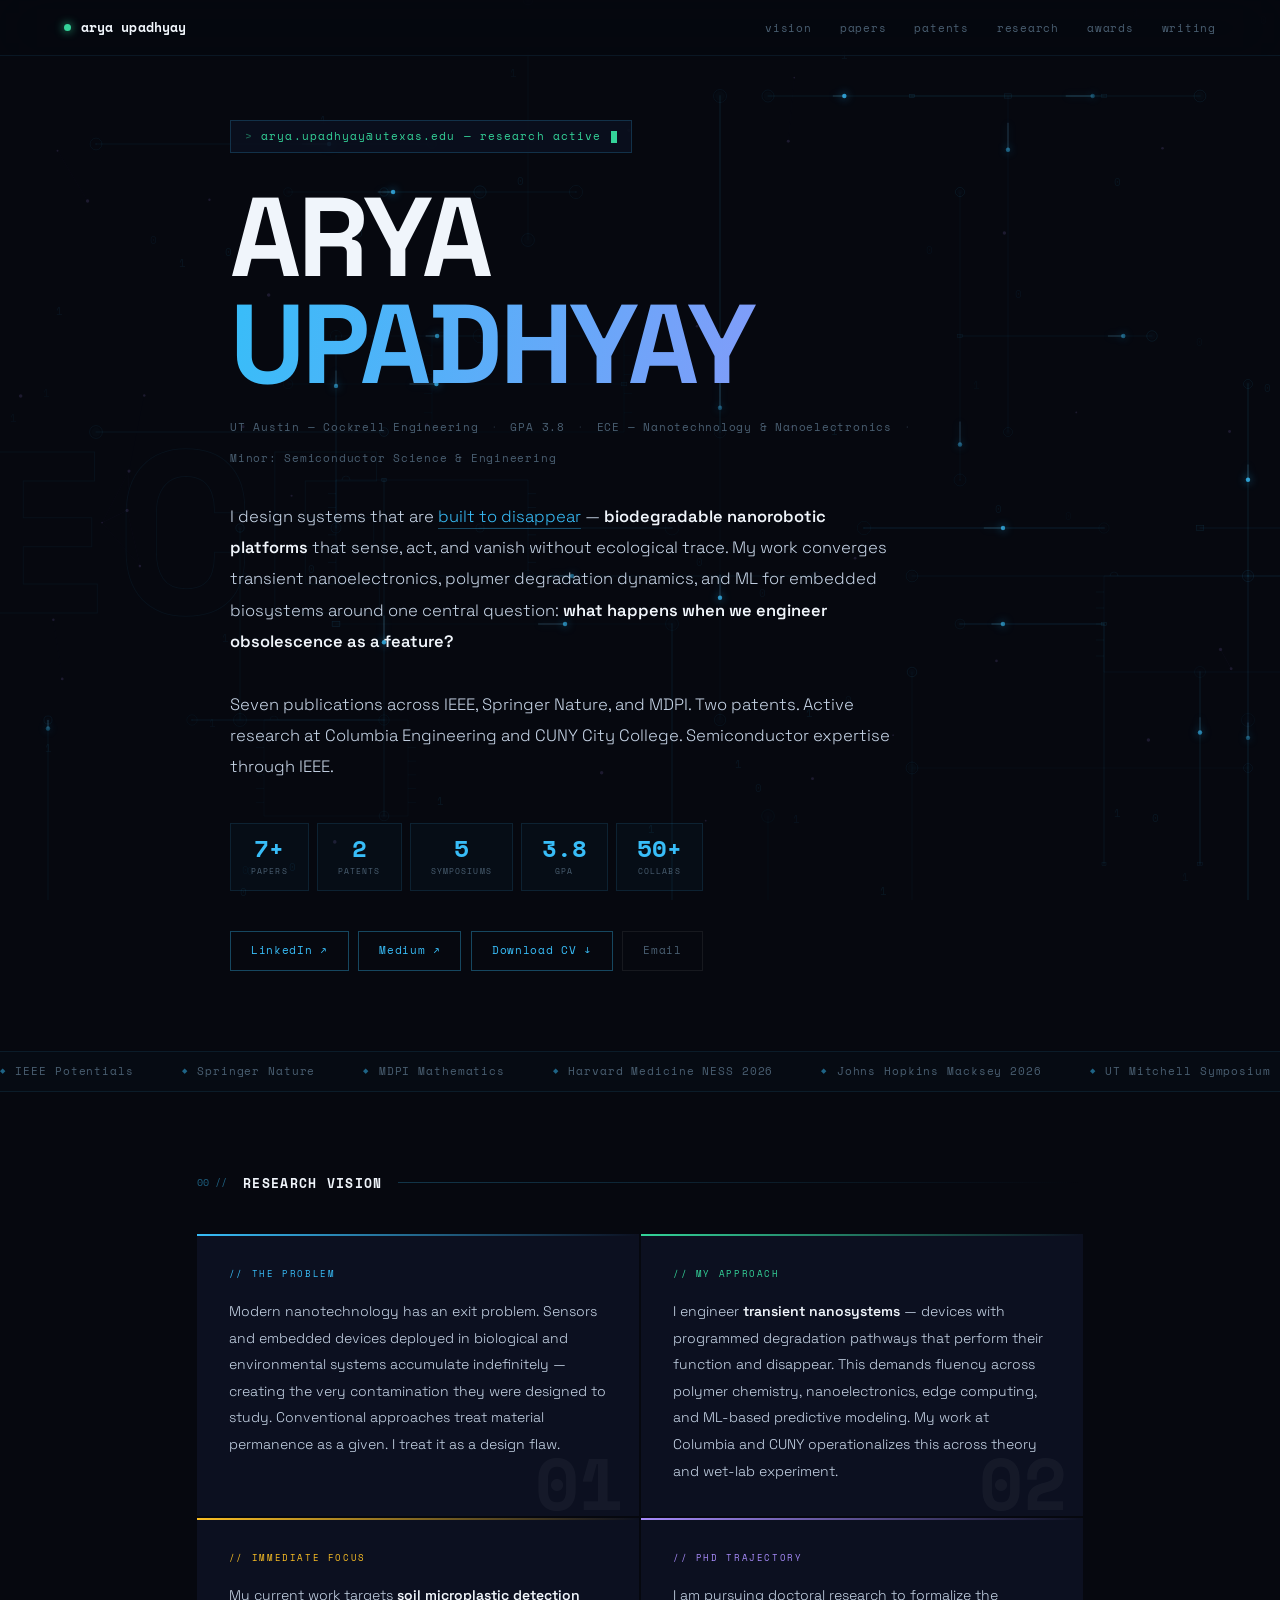
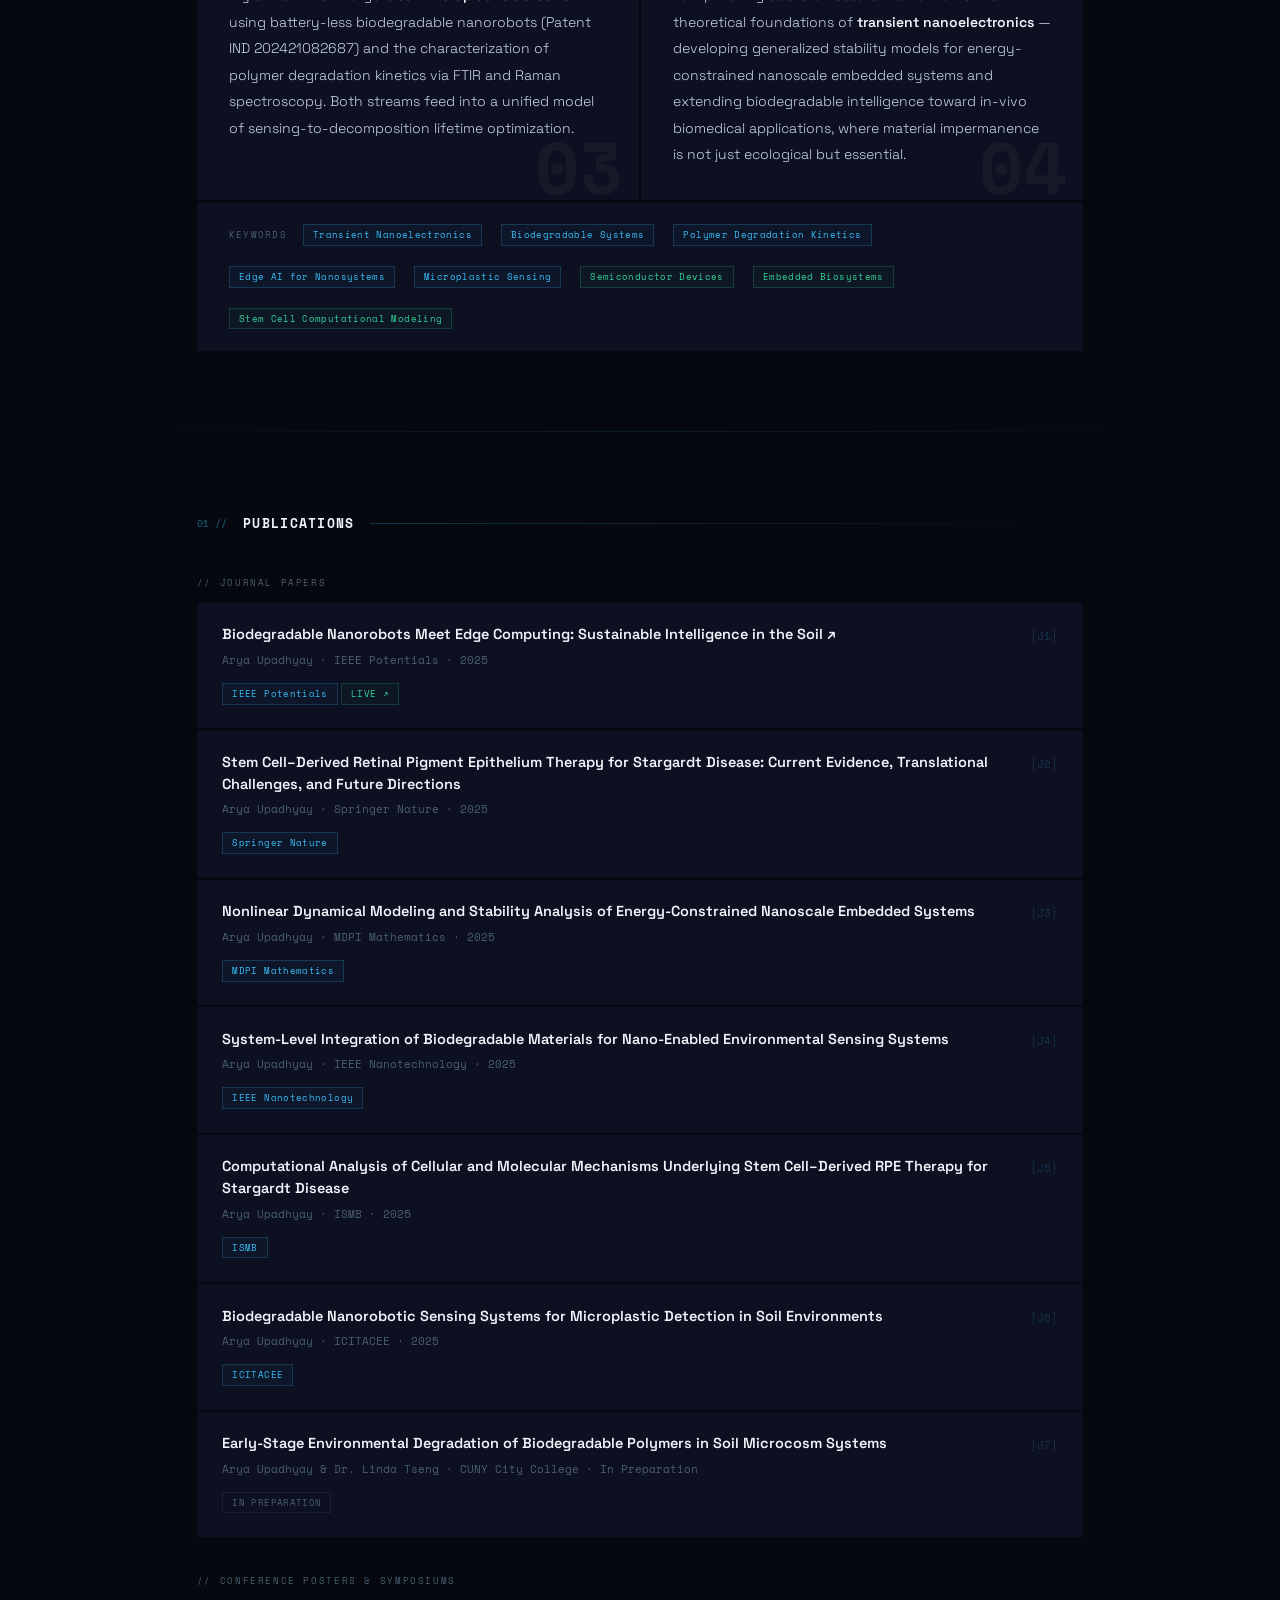
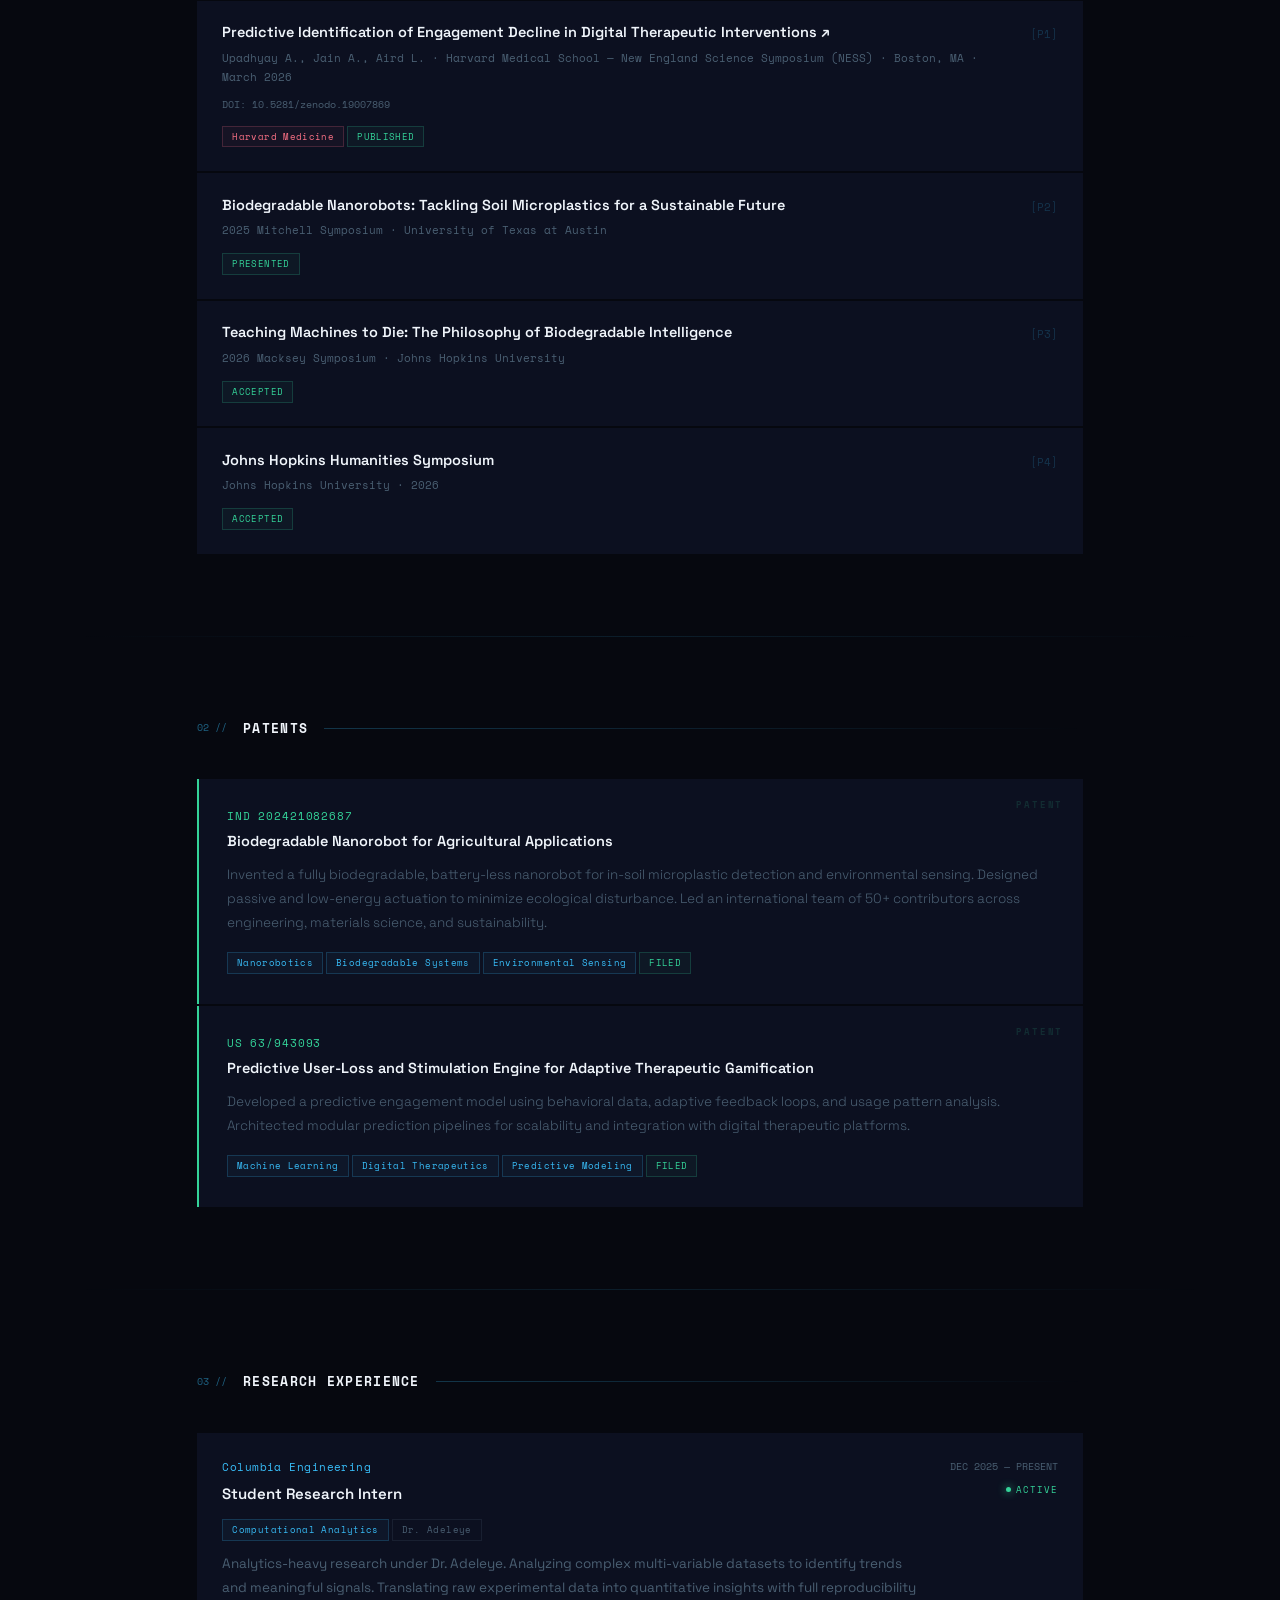
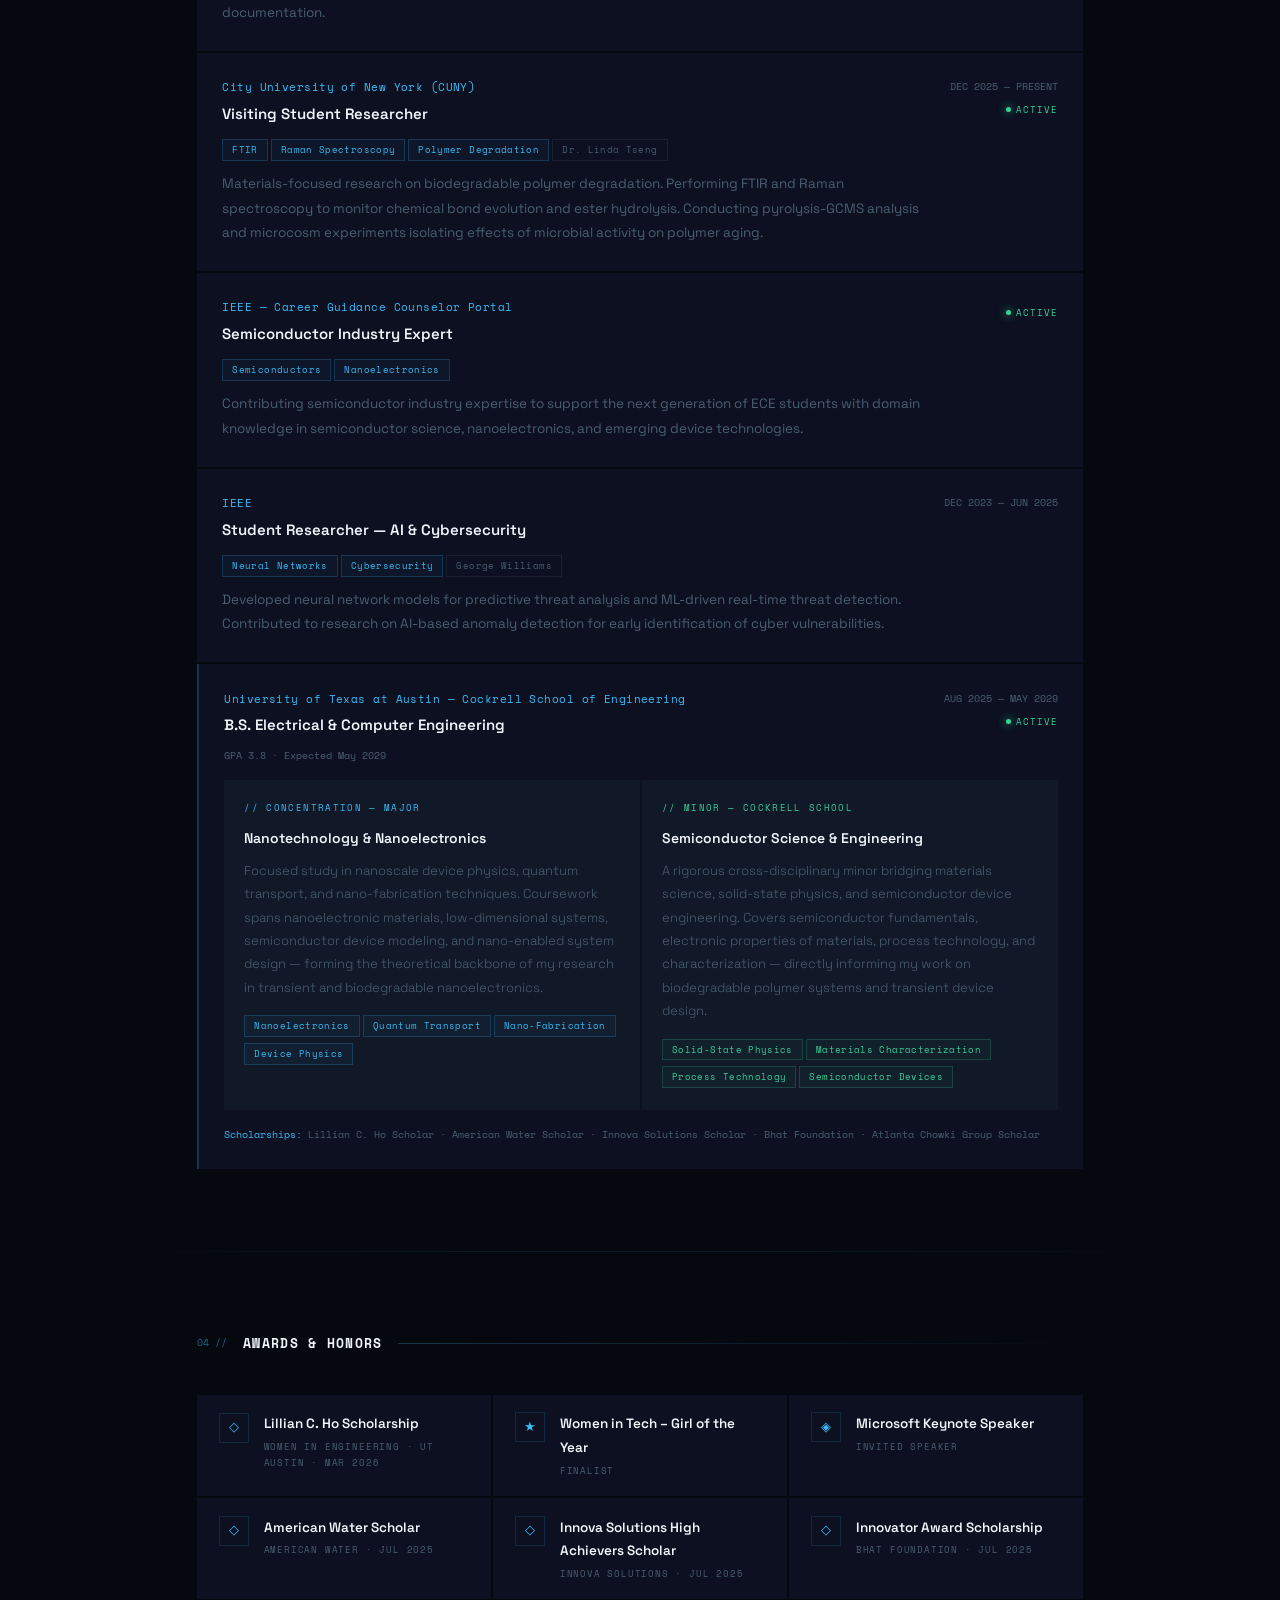
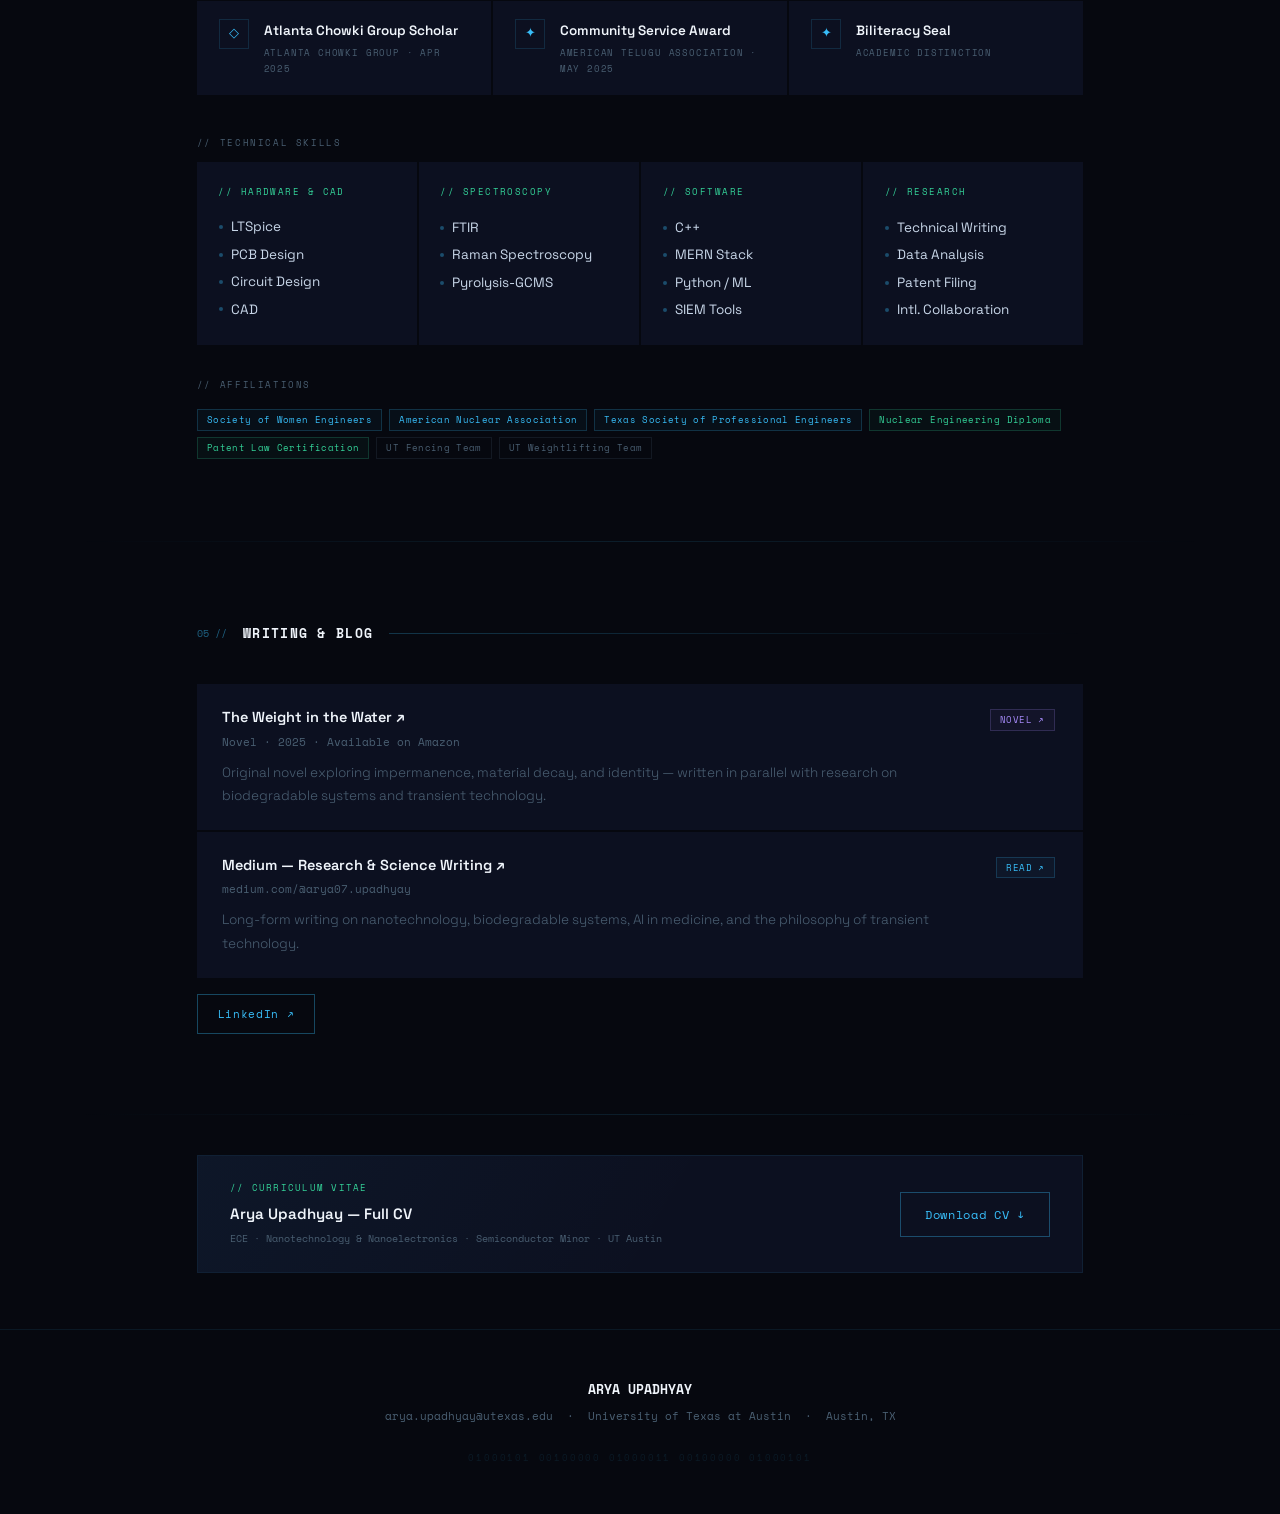
==== index.html @ 5972b6dd "Rename index (2).html to index.html" ====
<!DOCTYPE html>
<html lang="en">
<head>
  <meta charset="UTF-8"/>
  <meta name="viewport" content="width=device-width, initial-scale=1.0"/>
  <title>Arya Upadhyay — ECE Researcher</title>
  <link href="https://fonts.googleapis.com/css2?family=Space+Grotesk:wght@300;400;500;600;700&family=Space+Mono:ital,wght@0,400;0,700;1,400&display=swap" rel="stylesheet"/>
  <style>
    *,*::before,*::after{box-sizing:border-box;margin:0;padding:0}
    :root{
      --bg:#06080f;
      --bg2:#0c1020;
      --bg3:#111828;
      --cyan:#38bdf8;
      --cyan-dim:rgba(56,189,248,0.12);
      --green:#34d399;
      --amber:#fbbf24;
      --purple:#a78bfa;
      --rose:#fb7185;
      --text:#c8d6e8;
      --muted:#4a5f72;
      --white:#f0f5fb;
      --line:rgba(56,189,248,0.09);
    }
    html{scroll-behavior:smooth}
    body{
      background:var(--bg);color:var(--text);
      font-family:'Space Grotesk',sans-serif;
      font-size:15px;line-height:1.75;overflow-x:hidden;
    }

    /* ── CANVAS ── */
    #c{position:fixed;inset:0;z-index:0;pointer-events:none}

    .wrap{position:relative;z-index:1}

    /* ── NAV ── */
    nav{
      position:fixed;top:0;left:0;right:0;z-index:300;
      height:56px;background:rgba(6,8,15,0.82);
      border-bottom:1px solid var(--line);
      backdrop-filter:blur(28px);
      display:flex;align-items:center;justify-content:space-between;
      padding:0 max(1.5rem,5vw);
    }
    .nbrand{
      font-family:'Space Mono',monospace;font-size:13px;font-weight:700;
      color:var(--white);text-decoration:none;letter-spacing:.01em;
      display:flex;align-items:center;gap:.6rem;
    }
    .dot{
      width:7px;height:7px;border-radius:50%;
      background:var(--green);
      box-shadow:0 0 10px var(--green);
      animation:breathe 2s ease-in-out infinite;
    }
    @keyframes breathe{0%,100%{opacity:1;transform:scale(1)}50%{opacity:.4;transform:scale(.7)}}
    .nlinks{display:flex;gap:1.75rem;list-style:none}
    .nlinks a{
      font-family:'Space Mono',monospace;font-size:11px;
      color:var(--muted);text-decoration:none;letter-spacing:.07em;
      transition:color .2s;
    }
    .nlinks a:hover,.nlinks a.act{color:var(--cyan)}

    /* ── HERO ── */
    #hero{
      min-height:100vh;
      padding:120px max(2rem,6vw) 5rem;
      display:flex;align-items:center;
      position:relative;overflow:hidden;
    }

    /* big ghost text behind hero */
    .ghost-text{
      position:absolute;
      top:50%;left:-2%;
      transform:translateY(-50%);
      font-family:'Space Mono',monospace;
      font-size:clamp(7rem,18vw,16rem);
      font-weight:700;
      color:transparent;
      -webkit-text-stroke:1px rgba(56,189,248,0.05);
      pointer-events:none;
      white-space:nowrap;
      line-height:1;
      user-select:none;
    }

    .hero-inner{max-width:820px;margin:0 auto;width:100%;position:relative;z-index:1}

    /* terminal chip */
    .term-chip{
      display:inline-flex;align-items:center;gap:.5rem;
      background:rgba(10,16,30,0.9);
      border:1px solid rgba(56,189,248,0.2);
      padding:6px 14px;
      font-family:'Space Mono',monospace;
      font-size:11px;color:var(--green);
      letter-spacing:.1em;margin-bottom:2rem;
    }
    .term-chip::before{content:'> ';opacity:.5}
    .term-cursor{
      display:inline-block;width:6px;height:12px;
      background:var(--green);margin-left:2px;
      animation:blink .9s step-end infinite;vertical-align:middle;
    }
    @keyframes blink{0%,100%{opacity:1}50%{opacity:0}}

    h1{
      font-size:clamp(3.2rem,10vw,7rem);font-weight:700;
      line-height:.95;letter-spacing:-.03em;
      color:var(--white);margin-bottom:1.25rem;
    }
    .grad{
      display:block;
      background:linear-gradient(100deg,var(--cyan) 0%,var(--purple) 50%,var(--rose) 100%);
      -webkit-background-clip:text;-webkit-text-fill-color:transparent;background-clip:text;
      animation:shift 6s ease infinite alternate;
      background-size:200%;
    }
    @keyframes shift{from{background-position:0%}to{background-position:100%}}

    .hero-meta{
      font-family:'Space Mono',monospace;font-size:11px;color:var(--muted);
      letter-spacing:.07em;margin-bottom:2rem;
      display:flex;align-items:center;gap:.75rem;flex-wrap:wrap;
    }
    .hero-meta .sep{opacity:.3}

    .hero-bio{
      font-size:16.5px;color:var(--text);line-height:1.9;
      max-width:660px;margin-bottom:2.5rem;font-weight:300;
    }
    .hero-bio strong{color:var(--white);font-weight:600}
    .hero-bio em{
      font-style:normal;color:var(--cyan);
      border-bottom:1px solid rgba(56,189,248,0.35);padding-bottom:1px;
    }

    /* stat pills */
    .stats{
      display:flex;gap:.5rem;flex-wrap:wrap;margin-bottom:2.5rem;
    }
    .stat{
      display:flex;flex-direction:column;align-items:center;
      padding:.75rem 1.25rem;
      border:1px solid rgba(56,189,248,0.12);
      background:rgba(56,189,248,0.03);
      transition:all .25s;cursor:default;
      min-width:72px;
    }
    .stat:hover{
      border-color:rgba(56,189,248,0.4);
      background:rgba(56,189,248,0.07);
      transform:translateY(-3px);
      box-shadow:0 8px 24px rgba(56,189,248,0.08);
    }
    .sn{font-family:'Space Mono',monospace;font-size:24px;font-weight:700;color:var(--cyan);line-height:1}
    .sl{font-family:'Space Mono',monospace;font-size:8px;color:var(--muted);letter-spacing:.14em;margin-top:4px}

    .cta{display:flex;gap:.6rem;flex-wrap:wrap}
    .btn{
      display:inline-flex;align-items:center;gap:.4rem;
      padding:.6rem 1.25rem;
      font-family:'Space Mono',monospace;font-size:11px;letter-spacing:.06em;
      text-decoration:none;transition:all .2s;border:1px solid;cursor:pointer;background:transparent;
    }
    .btn-p{border-color:rgba(56,189,248,0.35);color:var(--cyan)}
    .btn-p:hover{background:rgba(56,189,248,0.08);border-color:var(--cyan);box-shadow:0 0 20px rgba(56,189,248,0.12)}
    .btn-s{border-color:rgba(255,255,255,0.07);color:var(--muted)}
    .btn-s:hover{border-color:var(--muted);color:var(--text)}

    /* ── SECTION WRAPPER ── */
    .sec{padding:5rem max(2rem,6vw);max-width:1040px;margin:0 auto}

    /* section header */
    .sh{display:flex;align-items:center;gap:1rem;margin-bottom:2.5rem}
    .snum{font-family:'Space Mono',monospace;font-size:10px;color:var(--cyan);opacity:.5;flex-shrink:0}
    .stitle{font-family:'Space Mono',monospace;font-size:13px;font-weight:700;color:var(--white);letter-spacing:.1em;flex-shrink:0}
    .sline{flex:1;height:1px;background:linear-gradient(90deg,rgba(56,189,248,0.25),transparent)}

    /* ── SCROLLING TICKER ── */
    .ticker-wrap{
      overflow:hidden;border-top:1px solid var(--line);border-bottom:1px solid var(--line);
      padding:.6rem 0;margin:0;background:rgba(56,189,248,0.02);
    }
    .ticker{
      display:flex;gap:3rem;width:max-content;
      animation:scroll-x 28s linear infinite;
      font-family:'Space Mono',monospace;font-size:11px;color:var(--muted);letter-spacing:.08em;
    }
    .ticker:hover{animation-play-state:paused}
    @keyframes scroll-x{from{transform:translateX(0)}to{transform:translateX(-50%)}}
    .tick-item{display:flex;align-items:center;gap:.6rem;white-space:nowrap}
    .tick-item::before{content:'◆';font-size:7px;color:var(--cyan);opacity:.5}

    /* ── VISION ── */
    .vgrid{display:grid;grid-template-columns:1fr 1fr;gap:2px;margin-bottom:2px}
    .vc{
      background:var(--bg2);padding:2rem;
      position:relative;overflow:hidden;
      transition:background .25s;
    }
    .vc:hover{background:var(--bg3)}
    .vc-accent{
      position:absolute;top:0;left:0;right:0;height:2px;
    }
    .vc-num{
      position:absolute;bottom:-.2rem;right:1rem;
      font-family:'Space Mono',monospace;font-size:72px;font-weight:700;
      opacity:.04;line-height:1;pointer-events:none;color:var(--white);
    }
    .vc-label{font-family:'Space Mono',monospace;font-size:9px;letter-spacing:.18em;margin-bottom:1rem}
    .vc p{font-size:14px;color:var(--text);line-height:1.9;font-weight:300;position:relative;z-index:1}
    .vc p strong{color:var(--white);font-weight:600}

    .kw-bar{
      background:var(--bg2);padding:1.25rem 2rem;
      display:flex;align-items:center;gap:1rem;flex-wrap:wrap;
    }
    .kw-l{font-family:'Space Mono',monospace;font-size:9px;color:var(--muted);letter-spacing:.14em;flex-shrink:0}

    /* ── PAPER CARDS ── */
    .pcard{
      background:var(--bg2);padding:1.35rem 1.6rem;margin-bottom:2px;
      display:flex;justify-content:space-between;align-items:flex-start;gap:1rem;
      position:relative;transition:background .2s;
    }
    .pcard::before{
      content:'';position:absolute;left:0;top:0;bottom:0;width:2px;
      background:linear-gradient(180deg,var(--cyan),var(--purple));
      transform:scaleY(0);transform-origin:top;transition:transform .3s ease;
    }
    .pcard:hover{background:rgba(56,189,248,0.03)}
    .pcard:hover::before{transform:scaleY(1)}
    .pb{flex:1}
    .ptitle{font-size:14.5px;font-weight:600;color:var(--white);margin-bottom:.3rem;line-height:1.5}
    .ptitle a{color:inherit;text-decoration:none;transition:color .2s}
    .ptitle a:hover{color:var(--cyan)}
    .pvenue{font-family:'Space Mono',monospace;font-size:11px;color:var(--muted);margin-bottom:.55rem}
    .pnum{font-family:'Space Mono',monospace;font-size:11px;color:rgba(56,189,248,0.2);flex-shrink:0;margin-top:3px}
    .sub-label{font-family:'Space Mono',monospace;font-size:9px;color:var(--muted);letter-spacing:.18em;margin:2.25rem 0 .75rem}

    /* ── TAGS ── */
    .tag{
      display:inline-flex;align-items:center;
      padding:2px 9px;font-family:'Space Mono',monospace;
      font-size:9px;letter-spacing:.04em;
      margin:2px 3px 2px 0;border:1px solid;
    }
    .tc{color:var(--cyan);border-color:rgba(56,189,248,0.2);background:rgba(56,189,248,0.04)}
    .tg{color:var(--green);border-color:rgba(52,211,153,0.2);background:rgba(52,211,153,0.04)}
    .ta{color:var(--amber);border-color:rgba(251,191,36,0.2);background:rgba(251,191,36,0.04)}
    .tp{color:var(--purple);border-color:rgba(167,139,250,0.2);background:rgba(167,139,250,0.04)}
    .tr{color:var(--rose);border-color:rgba(251,113,133,0.2);background:rgba(251,113,133,0.04)}
    .tm{color:var(--muted);border-color:rgba(74,95,114,0.2)}

    /* ── PATENTS ── */
    .pid{font-family:'Space Mono',monospace;font-size:11px;color:var(--green);margin-bottom:.3rem;letter-spacing:.08em}
    .pat{
      background:var(--bg2);padding:1.75rem;margin-bottom:2px;
      position:relative;overflow:hidden;
      border-left:2px solid var(--green);
    }
    .pat::after{
      content:'PATENT';position:absolute;top:1.1rem;right:1.25rem;
      font-family:'Space Mono',monospace;font-size:9px;font-weight:700;
      color:rgba(52,211,153,0.15);letter-spacing:.2em;
    }

    /* ── EXPERIENCE ── */
    .ecard{
      background:var(--bg2);padding:1.6rem;margin-bottom:2px;
      display:grid;grid-template-columns:1fr auto;gap:1.25rem;
      transition:background .2s;position:relative;
    }
    .ecard:hover{background:var(--bg3)}
    .eorg{font-family:'Space Mono',monospace;font-size:11px;color:var(--cyan);margin-bottom:.2rem;letter-spacing:.04em}
    .erole{font-size:15px;font-weight:600;color:var(--white);margin-bottom:.5rem}
    .ebody{font-size:13.5px;color:var(--muted);line-height:1.8;margin-top:.55rem}
    .edate{font-family:'Space Mono',monospace;font-size:10px;color:var(--muted);text-align:right;white-space:nowrap}
    .alive{
      color:var(--green);font-size:9px;letter-spacing:.1em;
      display:flex;align-items:center;gap:.3rem;justify-content:flex-end;margin-top:.4rem;
    }
    .alive::before{content:'';width:5px;height:5px;background:var(--green);border-radius:50%;box-shadow:0 0 8px var(--green);animation:breathe 1.8s ease-in-out infinite}

    /* ── EDUCATION EXPANDED ── */
    .edu-grid{display:grid;grid-template-columns:1fr 1fr;gap:2px;margin:1rem 0}
    .edu-box{background:var(--bg3);padding:1.25rem}
    .edu-box-label{font-family:'Space Mono',monospace;font-size:9px;letter-spacing:.15em;margin-bottom:.65rem}

    /* ── AWARDS ── */
    .agrid{display:grid;grid-template-columns:repeat(auto-fill,minmax(280px,1fr));gap:2px}
    .acard{
      background:var(--bg2);padding:1.1rem 1.4rem;
      display:flex;align-items:flex-start;gap:.9rem;
      transition:background .2s;
    }
    .acard:hover{background:var(--bg3)}
    .aicon{
      width:30px;height:30px;border:1px solid rgba(56,189,248,0.15);
      display:flex;align-items:center;justify-content:center;
      font-size:13px;color:var(--cyan);flex-shrink:0;
    }
    .aname{font-size:13.5px;font-weight:600;color:var(--white)}
    .atype{font-family:'Space Mono',monospace;font-size:9px;color:var(--muted);letter-spacing:.09em;margin-top:3px}

    /* ── SKILLS ── */
    .skgrid{display:grid;grid-template-columns:repeat(auto-fill,minmax(195px,1fr));gap:2px}
    .skbox{background:var(--bg2);padding:1.35rem}
    .skbox-t{font-family:'Space Mono',monospace;font-size:9px;color:var(--green);letter-spacing:.16em;margin-bottom:.9rem}
    .ski{font-size:13.5px;color:var(--text);padding:.12rem 0;display:flex;align-items:center;gap:.5rem}
    .ski::before{content:'';width:4px;height:4px;background:rgba(56,189,248,0.35);border-radius:50%;flex-shrink:0}

    /* ── WRITING ── */
    .wcard{
      background:var(--bg2);padding:1.4rem 1.6rem;margin-bottom:2px;
      display:flex;justify-content:space-between;align-items:center;gap:1rem;
      position:relative;transition:background .2s;cursor:pointer;
    }
    .wcard::before{
      content:'';position:absolute;left:0;top:0;bottom:0;width:2px;
      background:var(--purple);
      transform:scaleY(0);transform-origin:bottom;transition:transform .3s ease;
    }
    .wcard:hover{background:rgba(167,139,250,0.04)}
    .wcard:hover::before{transform:scaleY(1)}

    /* ── CV BAR ── */
    .cvbar{
      background:var(--bg2);border:1px solid var(--line);padding:1.5rem 2rem;
      display:flex;align-items:center;justify-content:space-between;
      flex-wrap:wrap;gap:1rem;position:relative;overflow:hidden;
    }
    .cvbar::before{
      content:'';position:absolute;inset:0;
      background:linear-gradient(120deg,rgba(56,189,248,0.04) 0%,transparent 55%);
    }
    .cvbar-label{font-family:'Space Mono',monospace;font-size:9px;color:var(--green);letter-spacing:.14em;margin-bottom:.3rem}
    .cvbar-name{font-size:15px;font-weight:600;color:var(--white)}
    .cvbar-sub{font-family:'Space Mono',monospace;font-size:10px;color:var(--muted);margin-top:.2rem}

    /* ── DIVIDER ── */
    .div{height:1px;background:linear-gradient(90deg,transparent,rgba(56,189,248,0.12),transparent);margin:0 max(2rem,6vw)}

    /* ── FOOTER ── */
    footer{border-top:1px solid var(--line);padding:3rem 2rem;text-align:center}
    .fname{font-family:'Space Mono',monospace;font-size:13px;font-weight:700;color:var(--white);margin-bottom:.4rem}
    .finfo{font-family:'Space Mono',monospace;font-size:11px;color:var(--muted)}
    .fbinary{font-family:'Space Mono',monospace;font-size:9px;color:rgba(56,189,248,0.1);letter-spacing:.2em;margin-top:1.5rem}

    /* ── FADE IN ── */
    @keyframes fadeUp{from{opacity:0;transform:translateY(18px)}to{opacity:1;transform:translateY(0)}}
    .fi{opacity:0}
    .fi.vis{animation:fadeUp .5s cubic-bezier(.22,1,.36,1) forwards}

    /* ── GLOW CARD hover effect ── */
    .glow-card{position:relative;overflow:hidden}
    .glow-card::after{
      content:'';position:absolute;
      width:200px;height:200px;border-radius:50%;
      background:radial-gradient(circle,rgba(56,189,248,0.06),transparent 70%);
      pointer-events:none;opacity:0;transition:opacity .3s;
      transform:translate(-50%,-50%);
    }
    .glow-card:hover::after{opacity:1}

    @media(max-width:780px){
      .vgrid,.edu-grid,.mit-grid{grid-template-columns:1fr}
      .ecard{grid-template-columns:1fr}
      .edate{text-align:left}
      .nlinks{display:none}
      h1{font-size:3.5rem}
    }
  </style>
</head>
<body>
<canvas id="c"></canvas>
<div class="wrap">

<!-- NAV -->
<nav>
  <a href="#hero" class="nbrand"><div class="dot"></div>arya upadhyay</a>
  <ul class="nlinks">
    <li><a href="#vision">vision</a></li>
    <li><a href="#publications">papers</a></li>
    <li><a href="#patents">patents</a></li>
    <li><a href="#research">research</a></li>
    <li><a href="#awards">awards</a></li>
    <li><a href="#writing">writing</a></li>
  </ul>
</nav>

<!-- HERO -->
<section id="hero">
  <div class="ghost-text" aria-hidden="true">ECE</div>
  <div class="hero-inner">
    <div class="term-chip fi">arya.upadhyay@utexas.edu — research active<span class="term-cursor"></span></div>
    <h1 class="fi">ARYA<br><span class="grad">UPADHYAY</span></h1>
    <div class="hero-meta fi">
      <span>UT Austin — Cockrell Engineering</span>
      <span class="sep">·</span>
      <span>GPA 3.8</span>
      <span class="sep">·</span>
      <span>ECE — Nanotechnology &amp; Nanoelectronics</span>
      <span class="sep">·</span>
      <span>Minor: Semiconductor Science &amp; Engineering</span>
    </div>
    <p class="hero-bio fi">
      I design systems that are <em>built to disappear</em> —
      <strong>biodegradable nanorobotic platforms</strong> that sense, act, and vanish without ecological trace.
      My work converges transient nanoelectronics, polymer degradation dynamics, and ML for embedded biosystems
      around one central question: <strong>what happens when we engineer obsolescence as a feature?</strong>
      <br><br>
      Seven publications across IEEE, Springer Nature, and MDPI. Two patents. Active research at Columbia Engineering
      and CUNY City College. Semiconductor expertise through IEEE.
    </p>
    <div class="stats fi">
      <div class="stat"><div class="sn">7+</div><div class="sl">PAPERS</div></div>
      <div class="stat"><div class="sn">2</div><div class="sl">PATENTS</div></div>
      <div class="stat"><div class="sn">5</div><div class="sl">SYMPOSIUMS</div></div>
      <div class="stat"><div class="sn">3.8</div><div class="sl">GPA</div></div>
      <div class="stat"><div class="sn">50+</div><div class="sl">COLLABS</div></div>
    </div>

    <div class="cta fi">
      <a href="https://www.linkedin.com/in/arya-upadhyay/" target="_blank" class="btn btn-p">LinkedIn ↗</a>
      <a href="https://medium.com/@arya07.upadhyay" target="_blank" class="btn btn-p">Medium ↗</a>
      <a href="[data-uri]" download="Arya_Upadhyay_CV.pdf" class="btn btn-p">Download CV ↓</a>
      <a href="mailto:arya.upadhyay@utexas.edu" class="btn btn-s">Email</a>
    </div>
  </div>
</section>

<!-- TICKER -->
<div class="ticker-wrap">
  <div class="ticker">
    <span class="tick-item">IEEE Potentials</span>
    <span class="tick-item">Springer Nature</span>
    <span class="tick-item">MDPI Mathematics</span>
    <span class="tick-item">Harvard Medicine NESS 2026</span>
    <span class="tick-item">Johns Hopkins Macksey 2026</span>
    <span class="tick-item">UT Mitchell Symposium</span>
    <span class="tick-item">Patent IND 202421082687</span>
    <span class="tick-item">Patent US 63/943093</span>
    <span class="tick-item">Columbia Engineering</span>
    <span class="tick-item">CUNY City College</span>
    <span class="tick-item">IEEE Nanotechnology</span>
    <span class="tick-item">ICITACEE</span>
    <span class="tick-item">ISMB</span>
    <!-- duplicate for seamless loop -->
    <span class="tick-item">IEEE Potentials</span>
    <span class="tick-item">Springer Nature</span>
    <span class="tick-item">MDPI Mathematics</span>
    <span class="tick-item">Harvard Medicine NESS 2026</span>
    <span class="tick-item">Johns Hopkins Macksey 2026</span>
    <span class="tick-item">UT Mitchell Symposium</span>
    <span class="tick-item">Patent IND 202421082687</span>
    <span class="tick-item">Patent US 63/943093</span>
    <span class="tick-item">Columbia Engineering</span>
    <span class="tick-item">CUNY City College</span>
    <span class="tick-item">IEEE Nanotechnology</span>
    <span class="tick-item">ICITACEE</span>
    <span class="tick-item">ISMB</span>
  </div>
</div>

<!-- RESEARCH VISION -->
<div class="sec" id="vision">
  <div class="sh fi">
    <span class="snum">00 //</span>
    <h2 class="stitle">RESEARCH VISION</h2>
    <div class="sline"></div>
  </div>
  <div class="vgrid fi">
    <div class="vc glow-card">
      <div class="vc-accent" style="background:linear-gradient(90deg,var(--cyan),transparent)"></div>
      <div class="vc-num">01</div>
      <div class="vc-label" style="color:var(--cyan)">// THE PROBLEM</div>
      <p>Modern nanotechnology has an exit problem. Sensors and embedded devices deployed in biological and environmental systems accumulate indefinitely — creating the very contamination they were designed to study. Conventional approaches treat material permanence as a given. I treat it as a design flaw.</p>
    </div>
    <div class="vc glow-card">
      <div class="vc-accent" style="background:linear-gradient(90deg,var(--green),transparent)"></div>
      <div class="vc-num">02</div>
      <div class="vc-label" style="color:var(--green)">// MY APPROACH</div>
      <p>I engineer <strong>transient nanosystems</strong> — devices with programmed degradation pathways that perform their function and disappear. This demands fluency across polymer chemistry, nanoelectronics, edge computing, and ML-based predictive modeling. My work at Columbia and CUNY operationalizes this across theory and wet-lab experiment.</p>
    </div>
    <div class="vc glow-card">
      <div class="vc-accent" style="background:linear-gradient(90deg,var(--amber),transparent)"></div>
      <div class="vc-num">03</div>
      <div class="vc-label" style="color:var(--amber)">// IMMEDIATE FOCUS</div>
      <p>My current work targets <strong>soil microplastic detection</strong> using battery-less biodegradable nanorobots (Patent IND 202421082687) and the characterization of polymer degradation kinetics via FTIR and Raman spectroscopy. Both streams feed into a unified model of sensing-to-decomposition lifetime optimization.</p>
    </div>
    <div class="vc glow-card">
      <div class="vc-accent" style="background:linear-gradient(90deg,var(--purple),transparent)"></div>
      <div class="vc-num">04</div>
      <div class="vc-label" style="color:var(--purple)">// PHD TRAJECTORY</div>
      <p>I am pursuing doctoral research to formalize the theoretical foundations of <strong>transient nanoelectronics</strong> — developing generalized stability models for energy-constrained nanoscale embedded systems and extending biodegradable intelligence toward in-vivo biomedical applications, where material impermanence is not just ecological but essential.</p>
    </div>
  </div>
  <div class="kw-bar fi">
    <span class="kw-l">KEYWORDS</span>
    <span class="tag tc">Transient Nanoelectronics</span>
    <span class="tag tc">Biodegradable Systems</span>
    <span class="tag tc">Polymer Degradation Kinetics</span>
    <span class="tag tc">Edge AI for Nanosystems</span>
    <span class="tag tc">Microplastic Sensing</span>
    <span class="tag tg">Semiconductor Devices</span>
    <span class="tag tg">Embedded Biosystems</span>
    <span class="tag tg">Stem Cell Computational Modeling</span>
  </div>
</div>

<div class="div"></div>

<!-- PUBLICATIONS -->
<div class="sec" id="publications">
  <div class="sh fi">
    <span class="snum">01 //</span>
    <h2 class="stitle">PUBLICATIONS</h2>
    <div class="sline"></div>
  </div>

  <div class="sub-label fi">// JOURNAL PAPERS</div>

  <div class="pcard fi glow-card">
    <div class="pb">
      <div class="ptitle"><a href="https://ieeexplore.ieee.org/document/11421950" target="_blank">Biodegradable Nanorobots Meet Edge Computing: Sustainable Intelligence in the Soil ↗</a></div>
      <div class="pvenue">Arya Upadhyay · IEEE Potentials · 2025</div>
      <span class="tag tc">IEEE Potentials</span><span class="tag tg">LIVE ↗</span>
    </div><div class="pnum">[J1]</div>
  </div>
  <div class="pcard fi glow-card">
    <div class="pb">
      <div class="ptitle">Stem Cell–Derived Retinal Pigment Epithelium Therapy for Stargardt Disease: Current Evidence, Translational Challenges, and Future Directions</div>
      <div class="pvenue">Arya Upadhyay · Springer Nature · 2025</div>
      <span class="tag tc">Springer Nature</span>
    </div><div class="pnum">[J2]</div>
  </div>
  <div class="pcard fi glow-card">
    <div class="pb">
      <div class="ptitle">Nonlinear Dynamical Modeling and Stability Analysis of Energy-Constrained Nanoscale Embedded Systems</div>
      <div class="pvenue">Arya Upadhyay · MDPI Mathematics · 2025</div>
      <span class="tag tc">MDPI Mathematics</span>
    </div><div class="pnum">[J3]</div>
  </div>
  <div class="pcard fi glow-card">
    <div class="pb">
      <div class="ptitle">System-Level Integration of Biodegradable Materials for Nano-Enabled Environmental Sensing Systems</div>
      <div class="pvenue">Arya Upadhyay · IEEE Nanotechnology · 2025</div>
      <span class="tag tc">IEEE Nanotechnology</span>
    </div><div class="pnum">[J4]</div>
  </div>
  <div class="pcard fi glow-card">
    <div class="pb">
      <div class="ptitle">Computational Analysis of Cellular and Molecular Mechanisms Underlying Stem Cell–Derived RPE Therapy for Stargardt Disease</div>
      <div class="pvenue">Arya Upadhyay · ISMB · 2025</div>
      <span class="tag tc">ISMB</span>
    </div><div class="pnum">[J5]</div>
  </div>
  <div class="pcard fi glow-card">
    <div class="pb">
      <div class="ptitle">Biodegradable Nanorobotic Sensing Systems for Microplastic Detection in Soil Environments</div>
      <div class="pvenue">Arya Upadhyay · ICITACEE · 2025</div>
      <span class="tag tc">ICITACEE</span>
    </div><div class="pnum">[J6]</div>
  </div>
  <div class="pcard fi glow-card">
    <div class="pb">
      <div class="ptitle">Early-Stage Environmental Degradation of Biodegradable Polymers in Soil Microcosm Systems</div>
      <div class="pvenue">Arya Upadhyay &amp; Dr. Linda Tseng · CUNY City College · In Preparation</div>
      <span class="tag tm">IN PREPARATION</span>
    </div><div class="pnum">[J7]</div>
  </div>

  <div class="sub-label fi">// CONFERENCE POSTERS &amp; SYMPOSIUMS</div>

  <div class="pcard fi glow-card">
    <div class="pb">
      <div class="ptitle"><a href="https://zenodo.org/records/19007869" target="_blank">Predictive Identification of Engagement Decline in Digital Therapeutic Interventions ↗</a></div>
      <div class="pvenue">Upadhyay A., Jain A., Aird L. · Harvard Medical School — New England Science Symposium (NESS) · Boston, MA · March 2026</div>
      <div style="font-family:'Space Mono',monospace;font-size:10px;color:var(--muted);margin-bottom:.5rem">DOI: 10.5281/zenodo.19007869</div>
      <span class="tag tr">Harvard Medicine</span><span class="tag tg">PUBLISHED</span>
    </div><div class="pnum">[P1]</div>
  </div>
  <div class="pcard fi glow-card">
    <div class="pb">
      <div class="ptitle">Biodegradable Nanorobots: Tackling Soil Microplastics for a Sustainable Future</div>
      <div class="pvenue">2025 Mitchell Symposium · University of Texas at Austin</div>
      <span class="tag tg">PRESENTED</span>
    </div><div class="pnum">[P2]</div>
  </div>
  <div class="pcard fi glow-card">
    <div class="pb">
      <div class="ptitle">Teaching Machines to Die: The Philosophy of Biodegradable Intelligence</div>
      <div class="pvenue">2026 Macksey Symposium · Johns Hopkins University</div>
      <span class="tag tg">ACCEPTED</span>
    </div><div class="pnum">[P3]</div>
  </div>
  <div class="pcard fi glow-card">
    <div class="pb">
      <div class="ptitle">Johns Hopkins Humanities Symposium</div>
      <div class="pvenue">Johns Hopkins University · 2026</div>
      <span class="tag tg">ACCEPTED</span>
    </div><div class="pnum">[P4]</div>
  </div>
</div>

<div class="div"></div>

<!-- PATENTS -->
<div class="sec" id="patents">
  <div class="sh fi">
    <span class="snum">02 //</span>
    <h2 class="stitle">PATENTS</h2>
    <div class="sline"></div>
  </div>
  <div class="pat fi">
    <div class="pid">IND 202421082687</div>
    <div class="ptitle" style="margin-bottom:.6rem">Biodegradable Nanorobot for Agricultural Applications</div>
    <p style="font-size:13.5px;color:var(--muted);line-height:1.8;margin-bottom:.8rem;font-weight:300">Invented a fully biodegradable, battery-less nanorobot for in-soil microplastic detection and environmental sensing. Designed passive and low-energy actuation to minimize ecological disturbance. Led an international team of 50+ contributors across engineering, materials science, and sustainability.</p>
    <span class="tag tc">Nanorobotics</span><span class="tag tc">Biodegradable Systems</span><span class="tag tc">Environmental Sensing</span><span class="tag tg">FILED</span>
  </div>
  <div class="pat fi" style="margin-top:2px">
    <div class="pid">US 63/943093</div>
    <div class="ptitle" style="margin-bottom:.6rem">Predictive User-Loss and Stimulation Engine for Adaptive Therapeutic Gamification</div>
    <p style="font-size:13.5px;color:var(--muted);line-height:1.8;margin-bottom:.8rem;font-weight:300">Developed a predictive engagement model using behavioral data, adaptive feedback loops, and usage pattern analysis. Architected modular prediction pipelines for scalability and integration with digital therapeutic platforms.</p>
    <span class="tag tc">Machine Learning</span><span class="tag tc">Digital Therapeutics</span><span class="tag tc">Predictive Modeling</span><span class="tag tg">FILED</span>
  </div>
</div>

<div class="div"></div>

<!-- RESEARCH -->
<div class="sec" id="research">
  <div class="sh fi">
    <span class="snum">03 //</span>
    <h2 class="stitle">RESEARCH EXPERIENCE</h2>
    <div class="sline"></div>
  </div>

  <div class="ecard fi">
    <div>
      <div class="eorg">Columbia Engineering</div>
      <div class="erole">Student Research Intern</div>
      <div style="margin:.35rem 0 .6rem"><span class="tag tc">Computational Analytics</span><span class="tag tm">Dr. Adeleye</span></div>
      <div class="ebody">Analytics-heavy research under Dr. Adeleye. Analyzing complex multi-variable datasets to identify trends and meaningful signals. Translating raw experimental data into quantitative insights with full reproducibility documentation.</div>
    </div>
    <div class="edate">DEC 2025 — PRESENT<div class="alive">ACTIVE</div></div>
  </div>

  <div class="ecard fi">
    <div>
      <div class="eorg">City University of New York (CUNY)</div>
      <div class="erole">Visiting Student Researcher</div>
      <div style="margin:.35rem 0 .6rem"><span class="tag tc">FTIR</span><span class="tag tc">Raman Spectroscopy</span><span class="tag tc">Polymer Degradation</span><span class="tag tm">Dr. Linda Tseng</span></div>
      <div class="ebody">Materials-focused research on biodegradable polymer degradation. Performing FTIR and Raman spectroscopy to monitor chemical bond evolution and ester hydrolysis. Conducting pyrolysis-GCMS analysis and microcosm experiments isolating effects of microbial activity on polymer aging.</div>
    </div>
    <div class="edate">DEC 2025 — PRESENT<div class="alive">ACTIVE</div></div>
  </div>

  <div class="ecard fi">
    <div>
      <div class="eorg">IEEE — Career Guidance Counselor Portal</div>
      <div class="erole">Semiconductor Industry Expert</div>
      <div style="margin:.35rem 0 .6rem"><span class="tag tc">Semiconductors</span><span class="tag tc">Nanoelectronics</span></div>
      <div class="ebody">Contributing semiconductor industry expertise to support the next generation of ECE students with domain knowledge in semiconductor science, nanoelectronics, and emerging device technologies.</div>
    </div>
    <div class="edate"><div class="alive">ACTIVE</div></div>
  </div>

  <div class="ecard fi">
    <div>
      <div class="eorg">IEEE</div>
      <div class="erole">Student Researcher — AI &amp; Cybersecurity</div>
      <div style="margin:.35rem 0 .6rem"><span class="tag tc">Neural Networks</span><span class="tag tc">Cybersecurity</span><span class="tag tm">George Williams</span></div>
      <div class="ebody">Developed neural network models for predictive threat analysis and ML-driven real-time threat detection. Contributed to research on AI-based anomaly detection for early identification of cyber vulnerabilities.</div>
    </div>
    <div class="edate">DEC 2023 — JUN 2025</div>
  </div>

  <!-- EDUCATION EXPANDED -->
  <div class="ecard fi" style="display:block;border-left:2px solid rgba(56,189,248,0.2)">
    <div style="display:grid;grid-template-columns:1fr auto;gap:1rem;margin-bottom:1rem">
      <div>
        <div class="eorg">University of Texas at Austin — Cockrell School of Engineering</div>
        <div class="erole">B.S. Electrical &amp; Computer Engineering</div>
        <div style="font-family:'Space Mono',monospace;font-size:10px;color:var(--muted);margin-top:.2rem">GPA 3.8 · Expected May 2029</div>
      </div>
      <div class="edate">AUG 2025 — MAY 2029<div class="alive">ACTIVE</div></div>
    </div>
    <div class="edu-grid">
      <div class="edu-box">
        <div class="edu-box-label" style="color:var(--cyan)">// CONCENTRATION — MAJOR</div>
        <div style="font-size:14px;font-weight:600;color:var(--white);margin-bottom:.5rem">Nanotechnology &amp; Nanoelectronics</div>
        <p style="font-size:13px;color:var(--muted);line-height:1.8;font-weight:300">Focused study in nanoscale device physics, quantum transport, and nano-fabrication techniques. Coursework spans nanoelectronic materials, low-dimensional systems, semiconductor device modeling, and nano-enabled system design — forming the theoretical backbone of my research in transient and biodegradable nanoelectronics.</p>
        <div style="margin-top:.75rem">
          <span class="tag tc">Nanoelectronics</span><span class="tag tc">Quantum Transport</span><span class="tag tc">Nano-Fabrication</span><span class="tag tc">Device Physics</span>
        </div>
      </div>
      <div class="edu-box">
        <div class="edu-box-label" style="color:var(--green)">// MINOR — COCKRELL SCHOOL</div>
        <div style="font-size:14px;font-weight:600;color:var(--white);margin-bottom:.5rem">Semiconductor Science &amp; Engineering</div>
        <p style="font-size:13px;color:var(--muted);line-height:1.8;font-weight:300">A rigorous cross-disciplinary minor bridging materials science, solid-state physics, and semiconductor device engineering. Covers semiconductor fundamentals, electronic properties of materials, process technology, and characterization — directly informing my work on biodegradable polymer systems and transient device design.</p>
        <div style="margin-top:.75rem">
          <span class="tag tg">Solid-State Physics</span><span class="tag tg">Materials Characterization</span><span class="tag tg">Process Technology</span><span class="tag tg">Semiconductor Devices</span>
        </div>
      </div>
    </div>
    <div style="font-family:'Space Mono',monospace;font-size:10px;color:var(--muted);margin-top:1rem">
      <span style="color:var(--cyan)">Scholarships:</span> Lillian C. Ho Scholar · American Water Scholar · Innova Solutions Scholar · Bhat Foundation · Atlanta Chowki Group Scholar
    </div>
  </div>
</div>

<div class="div"></div>

<!-- AWARDS -->
<div class="sec" id="awards">
  <div class="sh fi">
    <span class="snum">04 //</span>
    <h2 class="stitle">AWARDS &amp; HONORS</h2>
    <div class="sline"></div>
  </div>
  <div class="agrid fi">
    <div class="acard"><div class="aicon">◇</div><div><div class="aname">Lillian C. Ho Scholarship</div><div class="atype">WOMEN IN ENGINEERING · UT AUSTIN · MAR 2026</div></div></div>
    <div class="acard"><div class="aicon">★</div><div><div class="aname">Women in Tech – Girl of the Year</div><div class="atype">FINALIST</div></div></div>
    <div class="acard"><div class="aicon">◈</div><div><div class="aname">Microsoft Keynote Speaker</div><div class="atype">INVITED SPEAKER</div></div></div>
    <div class="acard"><div class="aicon">◇</div><div><div class="aname">American Water Scholar</div><div class="atype">AMERICAN WATER · JUL 2025</div></div></div>
    <div class="acard"><div class="aicon">◇</div><div><div class="aname">Innova Solutions High Achievers Scholar</div><div class="atype">INNOVA SOLUTIONS · JUL 2025</div></div></div>
    <div class="acard"><div class="aicon">◇</div><div><div class="aname">Innovator Award Scholarship</div><div class="atype">BHAT FOUNDATION · JUL 2025</div></div></div>
    <div class="acard"><div class="aicon">◇</div><div><div class="aname">Atlanta Chowki Group Scholar</div><div class="atype">ATLANTA CHOWKI GROUP · APR 2025</div></div></div>
    <div class="acard"><div class="aicon">✦</div><div><div class="aname">Community Service Award</div><div class="atype">AMERICAN TELUGU ASSOCIATION · MAY 2025</div></div></div>
    <div class="acard"><div class="aicon">✦</div><div><div class="aname">Biliteracy Seal</div><div class="atype">ACADEMIC DISTINCTION</div></div></div>
  </div>

  <div class="sub-label fi" style="margin-top:2.5rem">// TECHNICAL SKILLS</div>
  <div class="skgrid fi">
    <div class="skbox"><div class="skbox-t">// HARDWARE &amp; CAD</div><div class="ski">LTSpice</div><div class="ski">PCB Design</div><div class="ski">Circuit Design</div><div class="ski">CAD</div></div>
    <div class="skbox"><div class="skbox-t">// SPECTROSCOPY</div><div class="ski">FTIR</div><div class="ski">Raman Spectroscopy</div><div class="ski">Pyrolysis-GCMS</div></div>
    <div class="skbox"><div class="skbox-t">// SOFTWARE</div><div class="ski">C++</div><div class="ski">MERN Stack</div><div class="ski">Python / ML</div><div class="ski">SIEM Tools</div></div>
    <div class="skbox"><div class="skbox-t">// RESEARCH</div><div class="ski">Technical Writing</div><div class="ski">Data Analysis</div><div class="ski">Patent Filing</div><div class="ski">Intl. Collaboration</div></div>
  </div>

  <div class="sub-label fi" style="margin-top:2rem">// AFFILIATIONS</div>
  <div class="fi">
    <span class="tag tc">Society of Women Engineers</span>
    <span class="tag tc">American Nuclear Association</span>
    <span class="tag tc">Texas Society of Professional Engineers</span>
    <span class="tag tg">Nuclear Engineering Diploma</span>
    <span class="tag tg">Patent Law Certification</span>
    <span class="tag tm">UT Fencing Team</span>
    <span class="tag tm">UT Weightlifting Team</span>
  </div>
</div>

<div class="div"></div>

<!-- WRITING -->
<div class="sec" id="writing">
  <div class="sh fi">
    <span class="snum">05 //</span>
    <h2 class="stitle">WRITING &amp; BLOG</h2>
    <div class="sline"></div>
  </div>
  <div class="wcard fi" onclick="window.open('https://www.amazon.es/dp/B0GR6PVBXD','_blank')">
    <div>
      <div class="ptitle" style="margin-bottom:.25rem"><a href="https://www.amazon.es/dp/B0GR6PVBXD" target="_blank" style="color:inherit;text-decoration:none">The Weight in the Water ↗</a></div>
      <div class="pvenue">Novel · 2025 · Available on Amazon</div>
      <p style="font-size:13.5px;color:var(--muted);line-height:1.75;font-weight:300">Original novel exploring impermanence, material decay, and identity — written in parallel with research on biodegradable systems and transient technology.</p>
    </div>
    <span class="tag tp" style="white-space:nowrap;align-self:flex-start">NOVEL ↗</span>
  </div>
  <div class="wcard fi" onclick="window.open('https://medium.com/@arya07.upadhyay','_blank')">
    <div>
      <div class="ptitle" style="margin-bottom:.25rem"><a href="https://medium.com/@arya07.upadhyay" target="_blank" style="color:inherit;text-decoration:none">Medium — Research &amp; Science Writing ↗</a></div>
      <div class="pvenue">medium.com/@arya07.upadhyay</div>
      <p style="font-size:13.5px;color:var(--muted);line-height:1.75;font-weight:300">Long-form writing on nanotechnology, biodegradable systems, AI in medicine, and the philosophy of transient technology.</p>
    </div>
    <span class="tag tc" style="white-space:nowrap;align-self:flex-start">READ ↗</span>
  </div>
  <div style="display:flex;gap:.6rem;flex-wrap:wrap;margin-top:1rem" class="fi">
    <a href="https://www.linkedin.com/in/arya-upadhyay/" target="_blank" class="btn btn-p">LinkedIn ↗</a>
  </div>
</div>

<div class="div"></div>

<div class="sec" style="padding-top:2.5rem;padding-bottom:3.5rem">
  <div class="cvbar fi">
    <div style="position:relative;z-index:1">
      <div class="cvbar-label">// CURRICULUM VITAE</div>
      <div class="cvbar-name">Arya Upadhyay — Full CV</div>
      <div class="cvbar-sub">ECE · Nanotechnology &amp; Nanoelectronics · Semiconductor Minor · UT Austin</div>
    </div>
    <a href="[data-uri]" download="Arya_Upadhyay_CV.pdf" class="btn btn-p" style="position:relative;z-index:1;font-size:12px;padding:.7rem 1.5rem">Download CV ↓</a>
  </div>
</div>

<footer>
  <div class="fname">ARYA UPADHYAY</div>
  <p class="finfo">arya.upadhyay@utexas.edu &nbsp;·&nbsp; University of Texas at Austin &nbsp;·&nbsp; Austin, TX</p>
  <p class="fbinary">01000101 00100000 01000011 00100000 01000101</p>
</footer>

</div>

<script>
// ── CANVAS: PCB traces + solder pads + signal pulses + binary + mouse repel ──
(function(){
  const canvas = document.getElementById('c');
  const ctx = canvas.getContext('2d');
  let W, H, traces, pads, pulses, bits, nodes, mouse={x:-9999,y:-9999}, t=0;

  function rnd(a,b){return a+Math.random()*(b-a);}
  function snap(v,g){return Math.round(v/g)*g;}

  function buildPCB(){
    const G=48; // grid size — all traces snap to this grid like a real PCB
    traces=[];
    pads=[];
    pulses=[];

    // Generate a realistic PCB trace network on the grid
    // Horizontal and vertical traces only (Manhattan routing)
    const cols=Math.ceil(W/G)+2, rows=Math.ceil(H/G)+2;
    const used=new Set();

    // Seed random trace starts
    for(let k=0;k<38;k++){
      let x=snap(rnd(0,W),G), y=snap(rnd(0,H),G);
      const horiz=Math.random()>0.5;
      const len=(2+Math.floor(rnd(1,6)))*G;
      const ex=horiz?x+len:x, ey=horiz?y:y+len;
      traces.push({
        x1:x,y1:y,x2:ex,y2:ey,
        alpha:rnd(0.04,0.11),
        w:Math.random()>0.7?1.5:0.8,
        // each trace spawns a signal pulse
        pulse:Math.random()>0.45?{prog:Math.random(),speed:rnd(0.003,0.009),active:true}:null
      });
      // solder pads at endpoints
      [[x,y],[ex,ey]].forEach(([px,py])=>{
        const key=`${px},${py}`;
        if(!used.has(key)){
          used.add(key);
          const type=Math.random();
          pads.push({
            x:px,y:py,
            alpha:rnd(0.07,0.18),
            // 0=via (circle), 1=SMD pad (rect), 2=through-hole
            type:type<0.5?0:type<0.8?1:2,
            size:rnd(2.5,5),
          });
        }
      });
    }

    // Drifting nodes (keep from before)
    nodes=Array.from({length:35},()=>({
      x:rnd(0,W),y:rnd(0,H),
      vx:(Math.random()-.5)*.25,vy:(Math.random()-.5)*.25,
      r:rnd(0.8,1.8),
    }));

    // Binary digits
    bits=Array.from({length:45},()=>({
      x:rnd(0,W),y:rnd(0,H),
      speed:rnd(0.18,0.32),
      char:Math.random()>.5?'1':'0',
      alpha:rnd(0.03,0.08),
    }));
  }

  function init(){
    W=canvas.width=window.innerWidth;
    H=canvas.height=window.innerHeight;
    buildPCB();
  }

  window.addEventListener('mousemove',e=>{mouse.x=e.clientX;mouse.y=e.clientY});

  function drawPad(p){
    ctx.save();
    ctx.globalAlpha=p.alpha;
    ctx.strokeStyle='#38bdf8';
    ctx.lineWidth=.5;
    if(p.type===0){
      // via: filled circle with ring
      ctx.fillStyle='rgba(56,189,248,0.15)';
      ctx.beginPath();ctx.arc(p.x,p.y,p.size,0,Math.PI*2);ctx.fill();
      ctx.beginPath();ctx.arc(p.x,p.y,p.size+1.5,0,Math.PI*2);ctx.stroke();
    } else if(p.type===1){
      // SMD pad: small rectangle
      const s=p.size*1.6;
      ctx.fillStyle='rgba(56,189,248,0.1)';
      ctx.fillRect(p.x-s/2,p.y-p.size/2,s,p.size);
      ctx.strokeRect(p.x-s/2,p.y-p.size/2,s,p.size);
    } else {
      // through-hole: ring with center dot
      ctx.beginPath();ctx.arc(p.x,p.y,p.size+2,0,Math.PI*2);ctx.stroke();
      ctx.fillStyle='rgba(56,189,248,0.25)';
      ctx.beginPath();ctx.arc(p.x,p.y,1.5,0,Math.PI*2);ctx.fill();
    }
    ctx.restore();
  }

  function draw(){
    ctx.clearRect(0,0,W,H);
    t+=0.016;

    // ── PCB TRACES ──
    traces.forEach(tr=>{
      // Draw the trace
      ctx.save();
      ctx.globalAlpha=tr.alpha;
      ctx.strokeStyle='#38bdf8';
      ctx.lineWidth=tr.w;
      ctx.lineCap='square'; // real PCB traces are square-capped
      ctx.beginPath();
      ctx.moveTo(tr.x1,tr.y1);
      ctx.lineTo(tr.x2,tr.y2);
      ctx.stroke();
      ctx.restore();

      // ── SIGNAL PULSE traveling along trace ──
      if(tr.pulse && tr.pulse.active){
        const p=tr.pulse;
        p.prog+=p.speed;
        if(p.prog>1.15) p.prog=0;
        const prog=Math.min(1,p.prog);
        const px=tr.x1+(tr.x2-tr.x1)*prog;
        const py=tr.y1+(tr.y2-tr.y1)*prog;
        if(prog>0 && prog<1){
          // glowing dot riding the trace
          ctx.save();
          ctx.globalAlpha=0.9*(1-Math.abs(p.prog-0.5)*2+0.5)*0.6;
          ctx.fillStyle='#38bdf8';
          ctx.shadowColor='#38bdf8';
          ctx.shadowBlur=8;
          ctx.beginPath();
          ctx.arc(px,py,2.2,0,Math.PI*2);
          ctx.fill();
          // trail behind pulse
          const tx=tr.x1+(tr.x2-tr.x1)*Math.max(0,prog-0.08);
          const ty=tr.y1+(tr.y2-tr.y1)*Math.max(0,prog-0.08);
          ctx.globalAlpha=0.15;
          ctx.strokeStyle='#7dd3fc';
          ctx.lineWidth=1.5;
          ctx.beginPath();ctx.moveTo(tx,ty);ctx.lineTo(px,py);ctx.stroke();
          ctx.restore();
        }
      }
    });

    // ── SOLDER PADS ──
    pads.forEach(drawPad);

    // ── IC CHIP OUTLINES (static decorative) ──
    // Draw a few fake ICs scattered around
    if(!draw._ics){
      draw._ics=Array.from({length:4},()=>({
        x:snap(rnd(80,W-80),48),y:snap(rnd(80,H-80),48),
        w:(2+Math.floor(rnd(1,3)))*48,h:(1+Math.floor(rnd(1,2)))*48,
        pins:4+Math.floor(rnd(0,4)),
        alpha:rnd(0.04,0.08),
      }));
    }
    draw._ics.forEach(ic=>{
      ctx.save();
      ctx.globalAlpha=ic.alpha;
      ctx.strokeStyle='#38bdf8';
      ctx.lineWidth=0.7;
      ctx.strokeRect(ic.x-ic.w/2,ic.y-ic.h/2,ic.w,ic.h);
      // pin stubs left side
      for(let i=0;i<ic.pins;i++){
        const py=ic.y-ic.h/2+((i+1)/(ic.pins+1))*ic.h;
        ctx.beginPath();ctx.moveTo(ic.x-ic.w/2-8,py);ctx.lineTo(ic.x-ic.w/2,py);ctx.stroke();
        ctx.beginPath();ctx.moveTo(ic.x+ic.w/2,py);ctx.lineTo(ic.x+ic.w/2+8,py);ctx.stroke();
      }
      // notch on top-left (real IC marking)
      ctx.beginPath();
      ctx.arc(ic.x-ic.w/2+10,ic.y-ic.h/2,4,Math.PI,0);
      ctx.stroke();
      ctx.restore();
    });

    // ── FLOATING NODES + CONNECTIONS ──
    for(let i=0;i<nodes.length;i++){
      for(let j=i+1;j<nodes.length;j++){
        const dx=nodes[i].x-nodes[j].x,dy=nodes[i].y-nodes[j].y;
        const d=Math.sqrt(dx*dx+dy*dy);
        if(d<110){
          ctx.save();
          ctx.globalAlpha=(1-d/110)*0.09;
          ctx.strokeStyle='#a78bfa';
          ctx.lineWidth=.4;
          ctx.beginPath();ctx.moveTo(nodes[i].x,nodes[i].y);ctx.lineTo(nodes[j].x,nodes[j].y);ctx.stroke();
          ctx.restore();
        }
      }
    }
    nodes.forEach(n=>{
      const dx=n.x-mouse.x,dy=n.y-mouse.y;
      const d=Math.sqrt(dx*dx+dy*dy);
      if(d<140){n.vx+=dx/d*.035;n.vy+=dy/d*.035;}
      n.vx*=.994;n.vy*=.994;
      n.x+=n.vx;n.y+=n.vy;
      if(n.x<0||n.x>W)n.vx*=-1;
      if(n.y<0||n.y>H)n.vy*=-1;
      ctx.save();
      ctx.globalAlpha=.14;
      ctx.fillStyle='#a78bfa';
      ctx.beginPath();ctx.arc(n.x,n.y,n.r,0,Math.PI*2);ctx.fill();
      ctx.restore();
    });

    // ── BINARY RAIN ──
    ctx.font='11px "Space Mono",monospace';
    bits.forEach(b=>{
      b.y+=b.speed;
      if(b.y>H+16){b.y=-16;b.x=rnd(0,W);b.char=Math.random()>.5?'1':'0';}
      ctx.save();
      ctx.globalAlpha=b.alpha;
      ctx.fillStyle='#38bdf8';
      ctx.fillText(b.char,b.x,b.y);
      ctx.restore();
    });
  }

  init();
  window.addEventListener('resize',init);
  function loop(){draw();requestAnimationFrame(loop);}
  loop();
})();

// ── GLOW CARD mouse tracking ──
document.querySelectorAll('.glow-card').forEach(card=>{
  card.addEventListener('mousemove',e=>{
    const r=card.getBoundingClientRect();
    const x=e.clientX-r.left, y=e.clientY-r.top;
    card.style.setProperty('--mx',x+'px');
    card.style.setProperty('--my',y+'px');
    const after=card.querySelector('::after');
  });
});


// ── FADE IN ──
document.querySelectorAll('.fi').forEach(el=>el.classList.add('vis'));
try{
  const io=new IntersectionObserver(entries=>{
    entries.forEach(e=>{if(e.isIntersecting){e.target.classList.add('vis');io.unobserve(e.target)}}); 
  },{threshold:.04});
  document.querySelectorAll('.fi').forEach(el=>{el.classList.remove('vis');io.observe(el)});
}catch(e){document.querySelectorAll('.fi').forEach(el=>el.classList.add('vis'))}

// ── ACTIVE NAV ──
const navAs=[...document.querySelectorAll('.nlinks a')];
window.addEventListener('scroll',()=>{
  let cur='';
  document.querySelectorAll('[id]').forEach(s=>{if(window.scrollY>=s.offsetTop-80)cur=s.id});
  navAs.forEach(a=>a.classList.toggle('act',a.getAttribute('href')==='#'+cur));
},{passive:true});
</script>
</body>
</html>
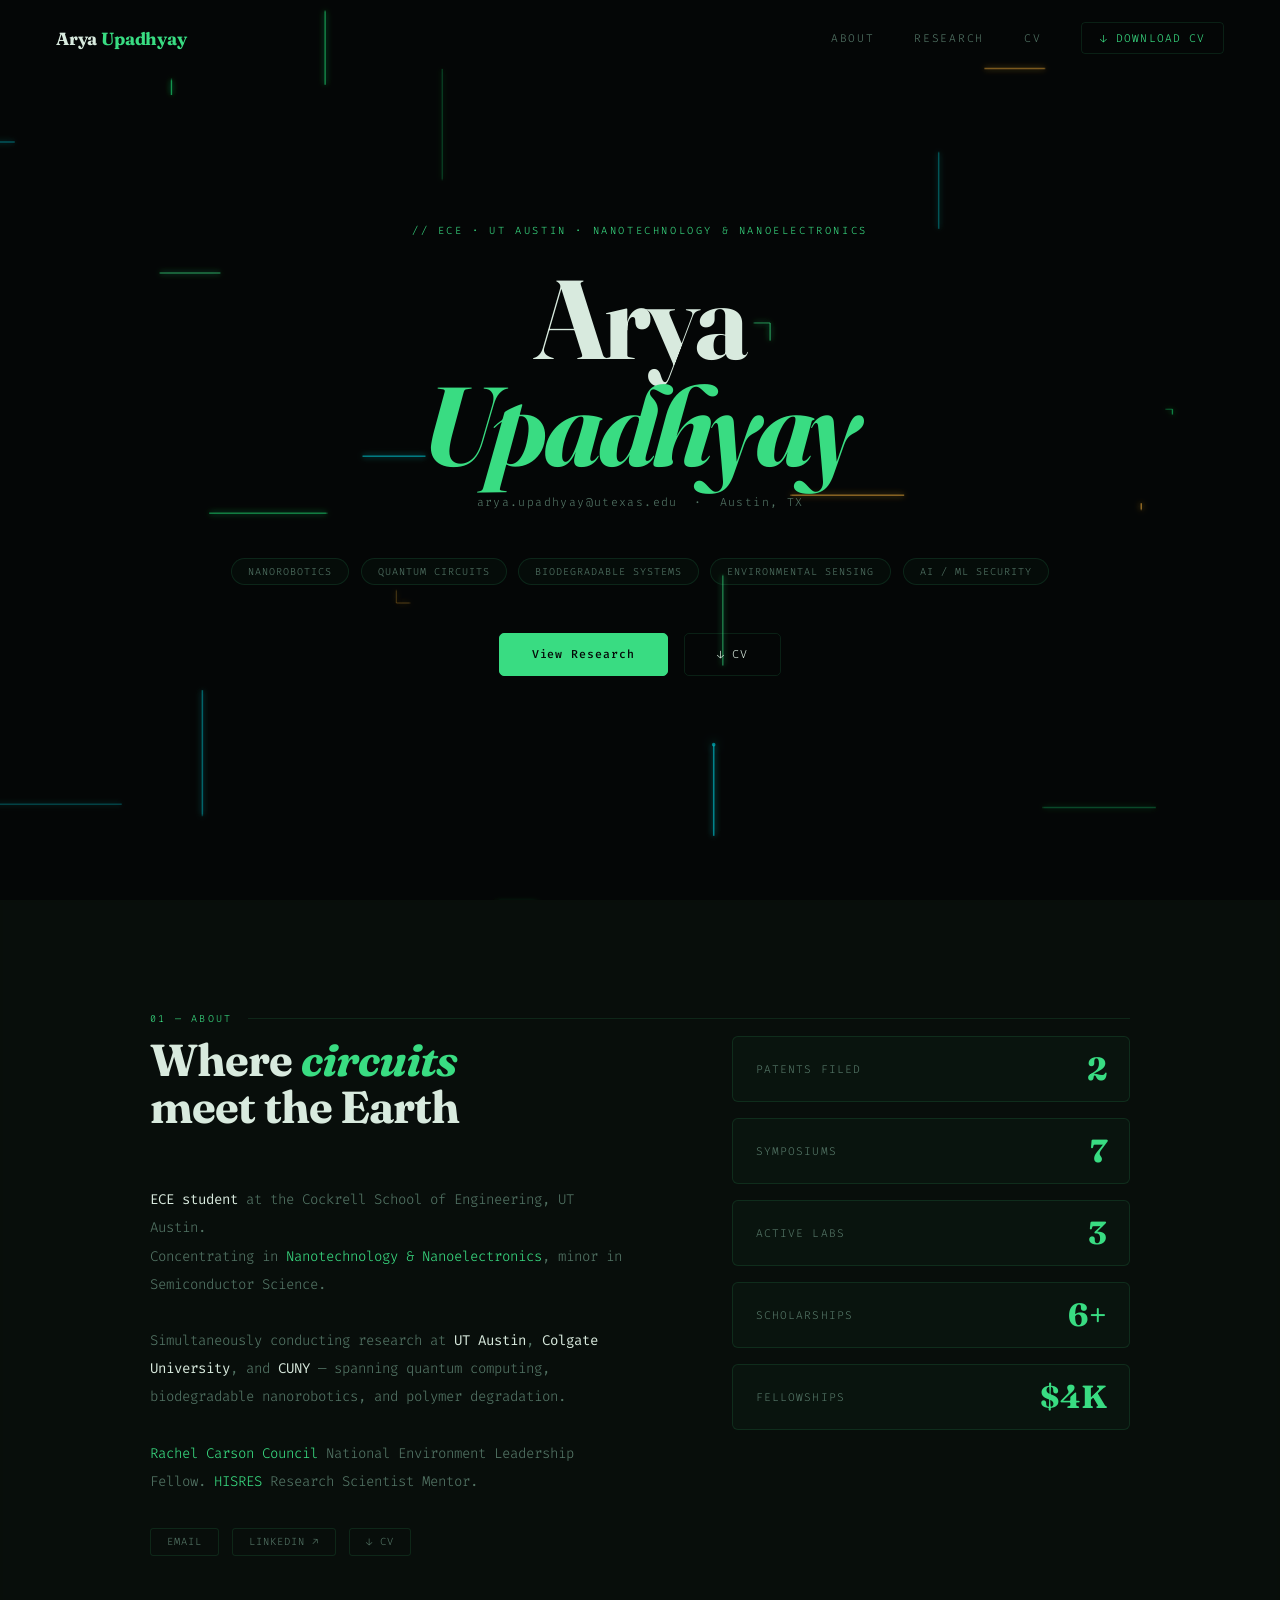
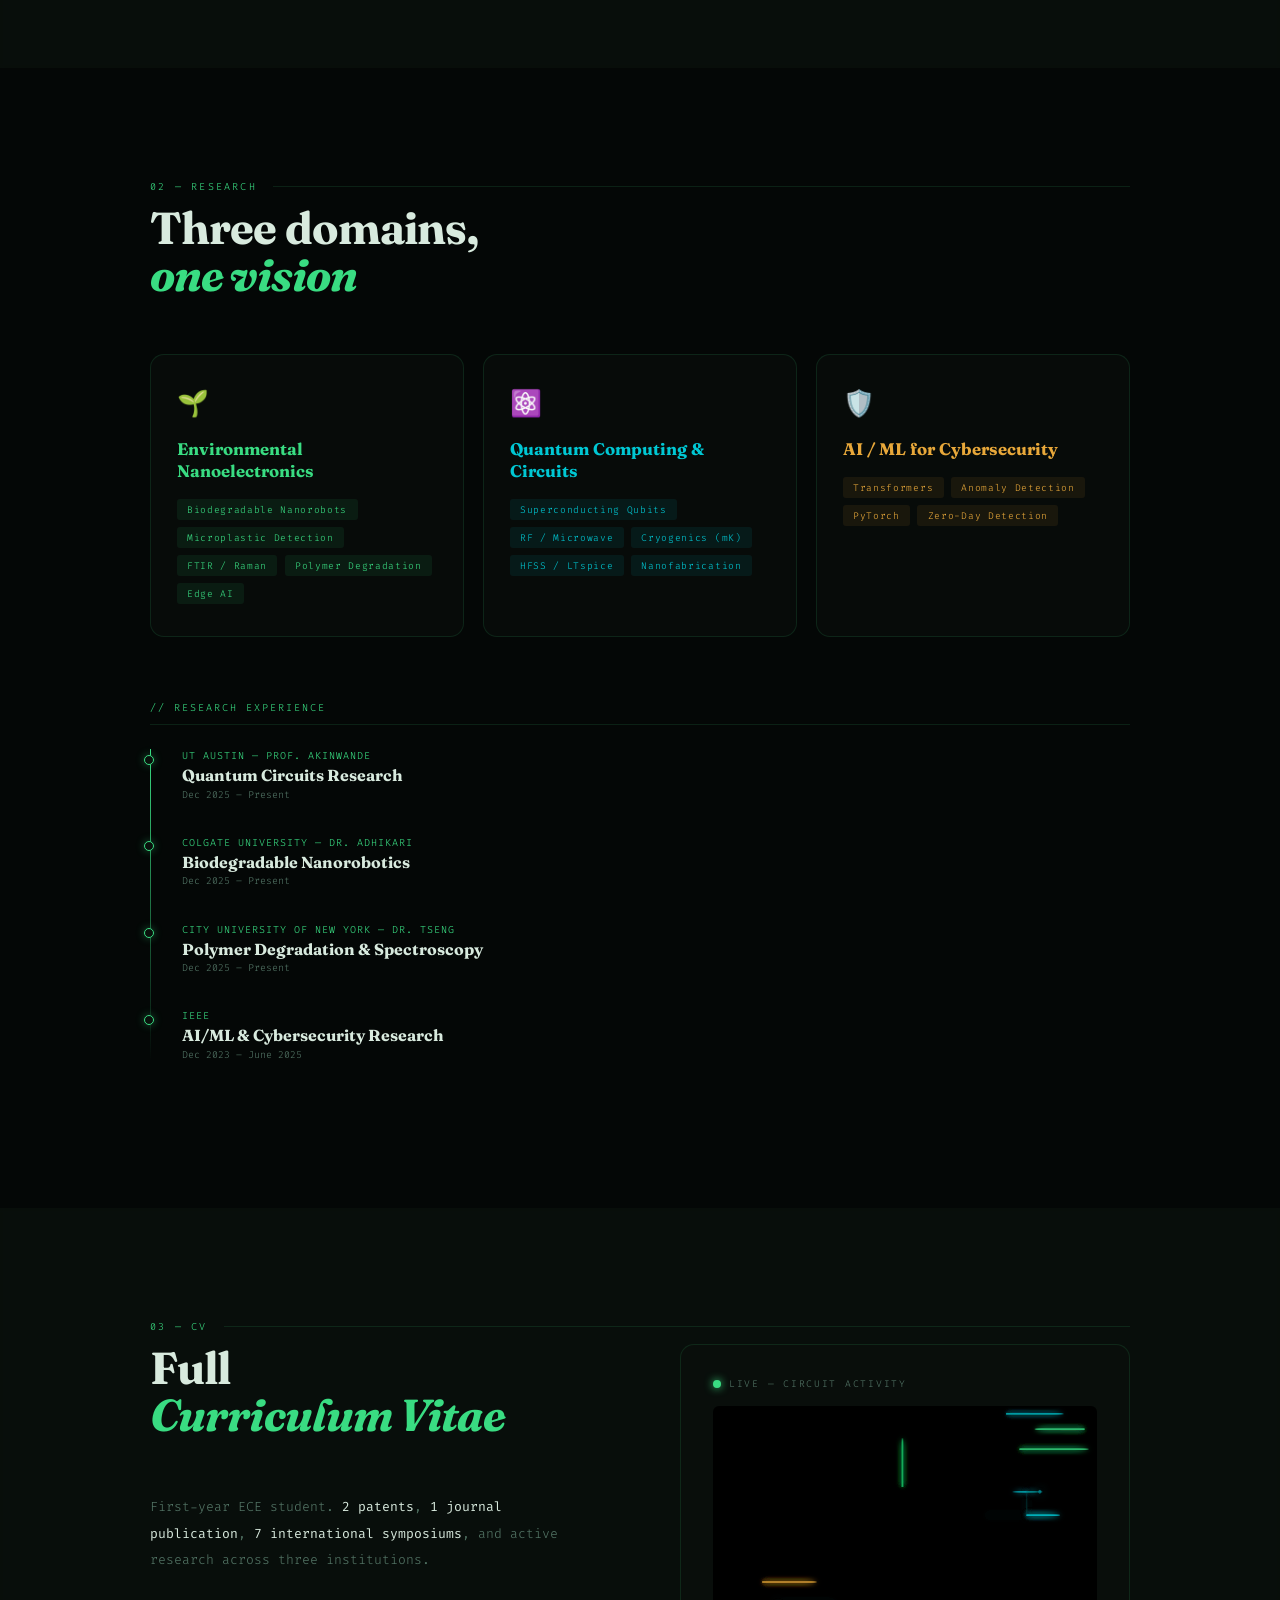
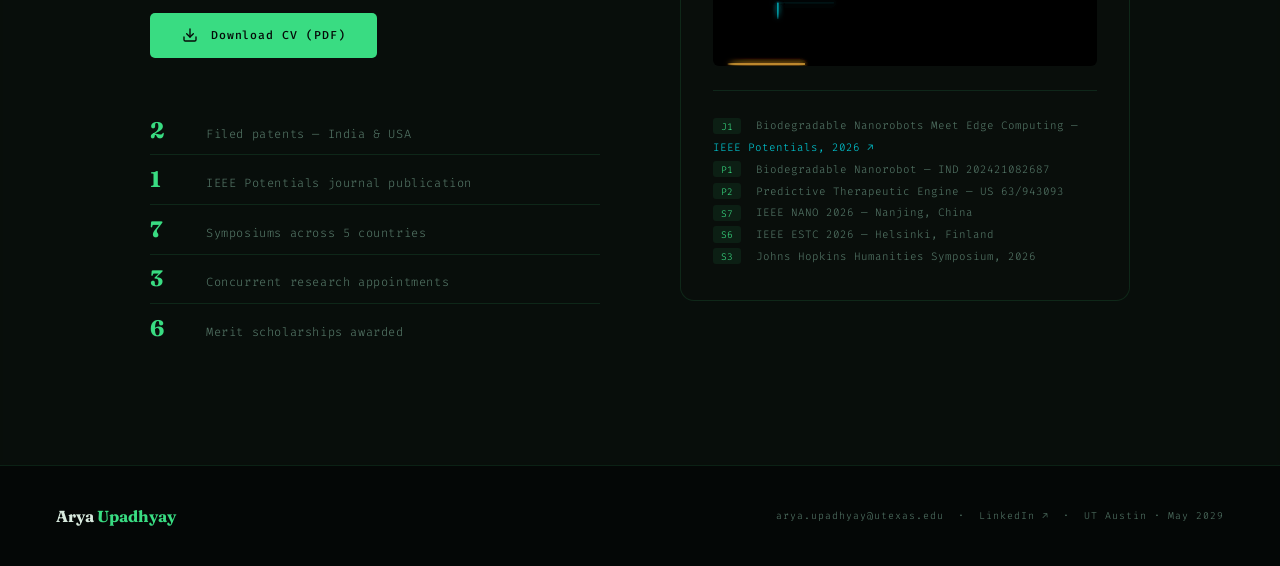
==== commit 73007002: "Update index.html" ====
--- a/index.html
+++ b/index.html
@@ -1,1069 +1,613 @@
 <!DOCTYPE html>
 <html lang="en">
 <head>
-  <meta charset="UTF-8"/>
-  <meta name="viewport" content="width=device-width, initial-scale=1.0"/>
-  <title>Arya Upadhyay — ECE Researcher</title>
-  <link href="https://fonts.googleapis.com/css2?family=Space+Grotesk:wght@300;400;500;600;700&family=Space+Mono:ital,wght@0,400;0,700;1,400&display=swap" rel="stylesheet"/>
+  <meta charset="UTF-8" />
+  <meta name="viewport" content="width=device-width, initial-scale=1.0" />
+  <title>Arya Upadhyay</title>
+  <link rel="preconnect" href="https://fonts.googleapis.com" />
+  <link rel="preconnect" href="https://fonts.gstatic.com" crossorigin />
+  <link href="https://fonts.googleapis.com/css2?family=Fraunces:ital,opsz,wght@0,9..144,300;0,9..144,700;1,9..144,400&family=Fira+Code:wght@300;400;500&display=swap" rel="stylesheet" />
   <style>
-    *,*::before,*::after{box-sizing:border-box;margin:0;padding:0}
-    :root{
-      --bg:#06080f;
-      --bg2:#0c1020;
-      --bg3:#111828;
-      --cyan:#38bdf8;
-      --cyan-dim:rgba(56,189,248,0.12);
-      --green:#34d399;
-      --amber:#fbbf24;
-      --purple:#a78bfa;
-      --rose:#fb7185;
-      --text:#c8d6e8;
-      --muted:#4a5f72;
-      --white:#f0f5fb;
-      --line:rgba(56,189,248,0.09);
-    }
-    html{scroll-behavior:smooth}
-    body{
-      background:var(--bg);color:var(--text);
-      font-family:'Space Grotesk',sans-serif;
-      font-size:15px;line-height:1.75;overflow-x:hidden;
-    }
-
-    /* ── CANVAS ── */
-    #c{position:fixed;inset:0;z-index:0;pointer-events:none}
-
-    .wrap{position:relative;z-index:1}
-
-    /* ── NAV ── */
-    nav{
-      position:fixed;top:0;left:0;right:0;z-index:300;
-      height:56px;background:rgba(6,8,15,0.82);
-      border-bottom:1px solid var(--line);
-      backdrop-filter:blur(28px);
-      display:flex;align-items:center;justify-content:space-between;
-      padding:0 max(1.5rem,5vw);
-    }
-    .nbrand{
-      font-family:'Space Mono',monospace;font-size:13px;font-weight:700;
-      color:var(--white);text-decoration:none;letter-spacing:.01em;
-      display:flex;align-items:center;gap:.6rem;
-    }
-    .dot{
-      width:7px;height:7px;border-radius:50%;
-      background:var(--green);
-      box-shadow:0 0 10px var(--green);
-      animation:breathe 2s ease-in-out infinite;
-    }
-    @keyframes breathe{0%,100%{opacity:1;transform:scale(1)}50%{opacity:.4;transform:scale(.7)}}
-    .nlinks{display:flex;gap:1.75rem;list-style:none}
-    .nlinks a{
-      font-family:'Space Mono',monospace;font-size:11px;
-      color:var(--muted);text-decoration:none;letter-spacing:.07em;
-      transition:color .2s;
-    }
-    .nlinks a:hover,.nlinks a.act{color:var(--cyan)}
-
-    /* ── HERO ── */
-    #hero{
-      min-height:100vh;
-      padding:120px max(2rem,6vw) 5rem;
-      display:flex;align-items:center;
-      position:relative;overflow:hidden;
-    }
-
-    /* big ghost text behind hero */
-    .ghost-text{
-      position:absolute;
-      top:50%;left:-2%;
-      transform:translateY(-50%);
-      font-family:'Space Mono',monospace;
-      font-size:clamp(7rem,18vw,16rem);
-      font-weight:700;
-      color:transparent;
-      -webkit-text-stroke:1px rgba(56,189,248,0.05);
-      pointer-events:none;
-      white-space:nowrap;
-      line-height:1;
-      user-select:none;
-    }
-
-    .hero-inner{max-width:820px;margin:0 auto;width:100%;position:relative;z-index:1}
-
-    /* terminal chip */
-    .term-chip{
-      display:inline-flex;align-items:center;gap:.5rem;
-      background:rgba(10,16,30,0.9);
-      border:1px solid rgba(56,189,248,0.2);
-      padding:6px 14px;
-      font-family:'Space Mono',monospace;
-      font-size:11px;color:var(--green);
-      letter-spacing:.1em;margin-bottom:2rem;
-    }
-    .term-chip::before{content:'> ';opacity:.5}
-    .term-cursor{
-      display:inline-block;width:6px;height:12px;
-      background:var(--green);margin-left:2px;
-      animation:blink .9s step-end infinite;vertical-align:middle;
-    }
-    @keyframes blink{0%,100%{opacity:1}50%{opacity:0}}
-
-    h1{
-      font-size:clamp(3.2rem,10vw,7rem);font-weight:700;
-      line-height:.95;letter-spacing:-.03em;
-      color:var(--white);margin-bottom:1.25rem;
-    }
-    .grad{
-      display:block;
-      background:linear-gradient(100deg,var(--cyan) 0%,var(--purple) 50%,var(--rose) 100%);
-      -webkit-background-clip:text;-webkit-text-fill-color:transparent;background-clip:text;
-      animation:shift 6s ease infinite alternate;
-      background-size:200%;
-    }
-    @keyframes shift{from{background-position:0%}to{background-position:100%}}
-
-    .hero-meta{
-      font-family:'Space Mono',monospace;font-size:11px;color:var(--muted);
-      letter-spacing:.07em;margin-bottom:2rem;
-      display:flex;align-items:center;gap:.75rem;flex-wrap:wrap;
-    }
-    .hero-meta .sep{opacity:.3}
-
-    .hero-bio{
-      font-size:16.5px;color:var(--text);line-height:1.9;
-      max-width:660px;margin-bottom:2.5rem;font-weight:300;
-    }
-    .hero-bio strong{color:var(--white);font-weight:600}
-    .hero-bio em{
-      font-style:normal;color:var(--cyan);
-      border-bottom:1px solid rgba(56,189,248,0.35);padding-bottom:1px;
-    }
-
-    /* stat pills */
-    .stats{
-      display:flex;gap:.5rem;flex-wrap:wrap;margin-bottom:2.5rem;
-    }
-    .stat{
-      display:flex;flex-direction:column;align-items:center;
-      padding:.75rem 1.25rem;
-      border:1px solid rgba(56,189,248,0.12);
-      background:rgba(56,189,248,0.03);
-      transition:all .25s;cursor:default;
-      min-width:72px;
-    }
-    .stat:hover{
-      border-color:rgba(56,189,248,0.4);
-      background:rgba(56,189,248,0.07);
-      transform:translateY(-3px);
-      box-shadow:0 8px 24px rgba(56,189,248,0.08);
-    }
-    .sn{font-family:'Space Mono',monospace;font-size:24px;font-weight:700;color:var(--cyan);line-height:1}
-    .sl{font-family:'Space Mono',monospace;font-size:8px;color:var(--muted);letter-spacing:.14em;margin-top:4px}
-
-    .cta{display:flex;gap:.6rem;flex-wrap:wrap}
-    .btn{
-      display:inline-flex;align-items:center;gap:.4rem;
-      padding:.6rem 1.25rem;
-      font-family:'Space Mono',monospace;font-size:11px;letter-spacing:.06em;
-      text-decoration:none;transition:all .2s;border:1px solid;cursor:pointer;background:transparent;
-    }
-    .btn-p{border-color:rgba(56,189,248,0.35);color:var(--cyan)}
-    .btn-p:hover{background:rgba(56,189,248,0.08);border-color:var(--cyan);box-shadow:0 0 20px rgba(56,189,248,0.12)}
-    .btn-s{border-color:rgba(255,255,255,0.07);color:var(--muted)}
-    .btn-s:hover{border-color:var(--muted);color:var(--text)}
-
-    /* ── SECTION WRAPPER ── */
-    .sec{padding:5rem max(2rem,6vw);max-width:1040px;margin:0 auto}
-
-    /* section header */
-    .sh{display:flex;align-items:center;gap:1rem;margin-bottom:2.5rem}
-    .snum{font-family:'Space Mono',monospace;font-size:10px;color:var(--cyan);opacity:.5;flex-shrink:0}
-    .stitle{font-family:'Space Mono',monospace;font-size:13px;font-weight:700;color:var(--white);letter-spacing:.1em;flex-shrink:0}
-    .sline{flex:1;height:1px;background:linear-gradient(90deg,rgba(56,189,248,0.25),transparent)}
-
-    /* ── SCROLLING TICKER ── */
-    .ticker-wrap{
-      overflow:hidden;border-top:1px solid var(--line);border-bottom:1px solid var(--line);
-      padding:.6rem 0;margin:0;background:rgba(56,189,248,0.02);
-    }
-    .ticker{
-      display:flex;gap:3rem;width:max-content;
-      animation:scroll-x 28s linear infinite;
-      font-family:'Space Mono',monospace;font-size:11px;color:var(--muted);letter-spacing:.08em;
-    }
-    .ticker:hover{animation-play-state:paused}
-    @keyframes scroll-x{from{transform:translateX(0)}to{transform:translateX(-50%)}}
-    .tick-item{display:flex;align-items:center;gap:.6rem;white-space:nowrap}
-    .tick-item::before{content:'◆';font-size:7px;color:var(--cyan);opacity:.5}
-
-    /* ── VISION ── */
-    .vgrid{display:grid;grid-template-columns:1fr 1fr;gap:2px;margin-bottom:2px}
-    .vc{
-      background:var(--bg2);padding:2rem;
-      position:relative;overflow:hidden;
-      transition:background .25s;
-    }
-    .vc:hover{background:var(--bg3)}
-    .vc-accent{
-      position:absolute;top:0;left:0;right:0;height:2px;
-    }
-    .vc-num{
-      position:absolute;bottom:-.2rem;right:1rem;
-      font-family:'Space Mono',monospace;font-size:72px;font-weight:700;
-      opacity:.04;line-height:1;pointer-events:none;color:var(--white);
-    }
-    .vc-label{font-family:'Space Mono',monospace;font-size:9px;letter-spacing:.18em;margin-bottom:1rem}
-    .vc p{font-size:14px;color:var(--text);line-height:1.9;font-weight:300;position:relative;z-index:1}
-    .vc p strong{color:var(--white);font-weight:600}
-
-    .kw-bar{
-      background:var(--bg2);padding:1.25rem 2rem;
-      display:flex;align-items:center;gap:1rem;flex-wrap:wrap;
-    }
-    .kw-l{font-family:'Space Mono',monospace;font-size:9px;color:var(--muted);letter-spacing:.14em;flex-shrink:0}
-
-    /* ── PAPER CARDS ── */
-    .pcard{
-      background:var(--bg2);padding:1.35rem 1.6rem;margin-bottom:2px;
-      display:flex;justify-content:space-between;align-items:flex-start;gap:1rem;
-      position:relative;transition:background .2s;
-    }
-    .pcard::before{
-      content:'';position:absolute;left:0;top:0;bottom:0;width:2px;
-      background:linear-gradient(180deg,var(--cyan),var(--purple));
-      transform:scaleY(0);transform-origin:top;transition:transform .3s ease;
-    }
-    .pcard:hover{background:rgba(56,189,248,0.03)}
-    .pcard:hover::before{transform:scaleY(1)}
-    .pb{flex:1}
-    .ptitle{font-size:14.5px;font-weight:600;color:var(--white);margin-bottom:.3rem;line-height:1.5}
-    .ptitle a{color:inherit;text-decoration:none;transition:color .2s}
-    .ptitle a:hover{color:var(--cyan)}
-    .pvenue{font-family:'Space Mono',monospace;font-size:11px;color:var(--muted);margin-bottom:.55rem}
-    .pnum{font-family:'Space Mono',monospace;font-size:11px;color:rgba(56,189,248,0.2);flex-shrink:0;margin-top:3px}
-    .sub-label{font-family:'Space Mono',monospace;font-size:9px;color:var(--muted);letter-spacing:.18em;margin:2.25rem 0 .75rem}
-
-    /* ── TAGS ── */
-    .tag{
-      display:inline-flex;align-items:center;
-      padding:2px 9px;font-family:'Space Mono',monospace;
-      font-size:9px;letter-spacing:.04em;
-      margin:2px 3px 2px 0;border:1px solid;
-    }
-    .tc{color:var(--cyan);border-color:rgba(56,189,248,0.2);background:rgba(56,189,248,0.04)}
-    .tg{color:var(--green);border-color:rgba(52,211,153,0.2);background:rgba(52,211,153,0.04)}
-    .ta{color:var(--amber);border-color:rgba(251,191,36,0.2);background:rgba(251,191,36,0.04)}
-    .tp{color:var(--purple);border-color:rgba(167,139,250,0.2);background:rgba(167,139,250,0.04)}
-    .tr{color:var(--rose);border-color:rgba(251,113,133,0.2);background:rgba(251,113,133,0.04)}
-    .tm{color:var(--muted);border-color:rgba(74,95,114,0.2)}
-
-    /* ── PATENTS ── */
-    .pid{font-family:'Space Mono',monospace;font-size:11px;color:var(--green);margin-bottom:.3rem;letter-spacing:.08em}
-    .pat{
-      background:var(--bg2);padding:1.75rem;margin-bottom:2px;
-      position:relative;overflow:hidden;
-      border-left:2px solid var(--green);
-    }
-    .pat::after{
-      content:'PATENT';position:absolute;top:1.1rem;right:1.25rem;
-      font-family:'Space Mono',monospace;font-size:9px;font-weight:700;
-      color:rgba(52,211,153,0.15);letter-spacing:.2em;
-    }
-
-    /* ── EXPERIENCE ── */
-    .ecard{
-      background:var(--bg2);padding:1.6rem;margin-bottom:2px;
-      display:grid;grid-template-columns:1fr auto;gap:1.25rem;
-      transition:background .2s;position:relative;
-    }
-    .ecard:hover{background:var(--bg3)}
-    .eorg{font-family:'Space Mono',monospace;font-size:11px;color:var(--cyan);margin-bottom:.2rem;letter-spacing:.04em}
-    .erole{font-size:15px;font-weight:600;color:var(--white);margin-bottom:.5rem}
-    .ebody{font-size:13.5px;color:var(--muted);line-height:1.8;margin-top:.55rem}
-    .edate{font-family:'Space Mono',monospace;font-size:10px;color:var(--muted);text-align:right;white-space:nowrap}
-    .alive{
-      color:var(--green);font-size:9px;letter-spacing:.1em;
-      display:flex;align-items:center;gap:.3rem;justify-content:flex-end;margin-top:.4rem;
-    }
-    .alive::before{content:'';width:5px;height:5px;background:var(--green);border-radius:50%;box-shadow:0 0 8px var(--green);animation:breathe 1.8s ease-in-out infinite}
-
-    /* ── EDUCATION EXPANDED ── */
-    .edu-grid{display:grid;grid-template-columns:1fr 1fr;gap:2px;margin:1rem 0}
-    .edu-box{background:var(--bg3);padding:1.25rem}
-    .edu-box-label{font-family:'Space Mono',monospace;font-size:9px;letter-spacing:.15em;margin-bottom:.65rem}
-
-    /* ── AWARDS ── */
-    .agrid{display:grid;grid-template-columns:repeat(auto-fill,minmax(280px,1fr));gap:2px}
-    .acard{
-      background:var(--bg2);padding:1.1rem 1.4rem;
-      display:flex;align-items:flex-start;gap:.9rem;
-      transition:background .2s;
-    }
-    .acard:hover{background:var(--bg3)}
-    .aicon{
-      width:30px;height:30px;border:1px solid rgba(56,189,248,0.15);
-      display:flex;align-items:center;justify-content:center;
-      font-size:13px;color:var(--cyan);flex-shrink:0;
-    }
-    .aname{font-size:13.5px;font-weight:600;color:var(--white)}
-    .atype{font-family:'Space Mono',monospace;font-size:9px;color:var(--muted);letter-spacing:.09em;margin-top:3px}
-
-    /* ── SKILLS ── */
-    .skgrid{display:grid;grid-template-columns:repeat(auto-fill,minmax(195px,1fr));gap:2px}
-    .skbox{background:var(--bg2);padding:1.35rem}
-    .skbox-t{font-family:'Space Mono',monospace;font-size:9px;color:var(--green);letter-spacing:.16em;margin-bottom:.9rem}
-    .ski{font-size:13.5px;color:var(--text);padding:.12rem 0;display:flex;align-items:center;gap:.5rem}
-    .ski::before{content:'';width:4px;height:4px;background:rgba(56,189,248,0.35);border-radius:50%;flex-shrink:0}
-
-    /* ── WRITING ── */
-    .wcard{
-      background:var(--bg2);padding:1.4rem 1.6rem;margin-bottom:2px;
-      display:flex;justify-content:space-between;align-items:center;gap:1rem;
-      position:relative;transition:background .2s;cursor:pointer;
-    }
-    .wcard::before{
-      content:'';position:absolute;left:0;top:0;bottom:0;width:2px;
-      background:var(--purple);
-      transform:scaleY(0);transform-origin:bottom;transition:transform .3s ease;
-    }
-    .wcard:hover{background:rgba(167,139,250,0.04)}
-    .wcard:hover::before{transform:scaleY(1)}
-
-    /* ── CV BAR ── */
-    .cvbar{
-      background:var(--bg2);border:1px solid var(--line);padding:1.5rem 2rem;
-      display:flex;align-items:center;justify-content:space-between;
-      flex-wrap:wrap;gap:1rem;position:relative;overflow:hidden;
-    }
-    .cvbar::before{
-      content:'';position:absolute;inset:0;
-      background:linear-gradient(120deg,rgba(56,189,248,0.04) 0%,transparent 55%);
-    }
-    .cvbar-label{font-family:'Space Mono',monospace;font-size:9px;color:var(--green);letter-spacing:.14em;margin-bottom:.3rem}
-    .cvbar-name{font-size:15px;font-weight:600;color:var(--white)}
-    .cvbar-sub{font-family:'Space Mono',monospace;font-size:10px;color:var(--muted);margin-top:.2rem}
-
-    /* ── DIVIDER ── */
-    .div{height:1px;background:linear-gradient(90deg,transparent,rgba(56,189,248,0.12),transparent);margin:0 max(2rem,6vw)}
-
-    /* ── FOOTER ── */
-    footer{border-top:1px solid var(--line);padding:3rem 2rem;text-align:center}
-    .fname{font-family:'Space Mono',monospace;font-size:13px;font-weight:700;color:var(--white);margin-bottom:.4rem}
-    .finfo{font-family:'Space Mono',monospace;font-size:11px;color:var(--muted)}
-    .fbinary{font-family:'Space Mono',monospace;font-size:9px;color:rgba(56,189,248,0.1);letter-spacing:.2em;margin-top:1.5rem}
-
-    /* ── FADE IN ── */
-    @keyframes fadeUp{from{opacity:0;transform:translateY(18px)}to{opacity:1;transform:translateY(0)}}
-    .fi{opacity:0}
-    .fi.vis{animation:fadeUp .5s cubic-bezier(.22,1,.36,1) forwards}
-
-    /* ── GLOW CARD hover effect ── */
-    .glow-card{position:relative;overflow:hidden}
-    .glow-card::after{
-      content:'';position:absolute;
-      width:200px;height:200px;border-radius:50%;
-      background:radial-gradient(circle,rgba(56,189,248,0.06),transparent 70%);
-      pointer-events:none;opacity:0;transition:opacity .3s;
-      transform:translate(-50%,-50%);
-    }
-    .glow-card:hover::after{opacity:1}
-
-    @media(max-width:780px){
-      .vgrid,.edu-grid,.mit-grid{grid-template-columns:1fr}
-      .ecard{grid-template-columns:1fr}
-      .edate{text-align:left}
-      .nlinks{display:none}
-      h1{font-size:3.5rem}
+    *, *::before, *::after { box-sizing: border-box; margin: 0; padding: 0; }
+    :root {
+      --bg:    #050807;
+      --bg2:   #0a100c;
+      --g:     #39dc82;
+      --g2:    #1fcf6e;
+      --teal:  #00c8d4;
+      --amber: #e8a83a;
+      --tx:    #d8eade;
+      --mu:    #537566;
+      --br:    rgba(57,220,130,0.12);
+    }
+    html { scroll-behavior: smooth; }
+    body {
+      background: var(--bg);
+      color: var(--tx);
+      font-family: 'Fira Code', monospace;
+      font-weight: 300;
+      overflow-x: hidden;
+    }
+    ::-webkit-scrollbar { width: 3px; }
+    ::-webkit-scrollbar-thumb { background: var(--g); }
+
+    #bg-canvas {
+      position: fixed; inset: 0;
+      width: 100vw; height: 100vh;
+      z-index: 0; pointer-events: none;
+    }
+
+    /* NAV */
+    nav {
+      position: fixed; top: 0; left: 0; right: 0; z-index: 100;
+      display: flex; align-items: center; justify-content: space-between;
+      padding: 1.4rem 3.5rem;
+      border-bottom: 1px solid transparent;
+      transition: all 0.4s;
+    }
+    nav.scrolled {
+      background: rgba(5,8,7,0.92);
+      backdrop-filter: blur(20px);
+      border-bottom-color: var(--br);
+    }
+    .logo {
+      font-family: 'Fraunces', serif; font-size: 1.1rem; font-weight: 700;
+      color: var(--tx); text-decoration: none; letter-spacing: -0.01em;
+    }
+    .logo span { color: var(--g); }
+    .nav-r { display: flex; align-items: center; gap: 2.5rem; }
+    .nav-r a {
+      font-size: 0.7rem; color: var(--mu); text-decoration: none;
+      letter-spacing: 0.15em; text-transform: uppercase; transition: color 0.2s;
+    }
+    .nav-r a:hover { color: var(--g); }
+    .nav-cv {
+      color: var(--g) !important;
+      border: 1px solid var(--br);
+      padding: 0.45rem 1.1rem; border-radius: 4px;
+      letter-spacing: 0.1em !important; transition: all 0.25s !important;
+    }
+    .nav-cv:hover {
+      background: rgba(57,220,130,0.08);
+      border-color: var(--g);
+      box-shadow: 0 0 18px rgba(57,220,130,0.2);
+    }
+
+    section { position: relative; z-index: 1; }
+
+    /* HERO */
+    #hero {
+      height: 100vh; min-height: 640px;
+      display: flex; flex-direction: column;
+      align-items: center; justify-content: center;
+      text-align: center; padding: 2rem;
+    }
+    .h-tag {
+      font-size: 0.65rem; color: var(--g); letter-spacing: 0.25em;
+      text-transform: uppercase; margin-bottom: 1.8rem;
+      opacity: 0; animation: up 0.8s 0.4s ease forwards;
+    }
+    .h-name {
+      font-family: 'Fraunces', serif;
+      font-size: clamp(3.5rem, 9vw, 7rem);
+      font-weight: 700; line-height: 0.95;
+      letter-spacing: -0.03em; color: var(--tx); margin-bottom: 1rem;
+      opacity: 0; animation: up 0.9s 0.6s ease forwards;
+    }
+    .h-name em { color: var(--g); font-style: italic; }
+    .h-sub {
+      font-size: 0.72rem; color: var(--mu); letter-spacing: 0.12em; margin-bottom: 3rem;
+      opacity: 0; animation: up 0.9s 0.8s ease forwards;
+    }
+    .h-pills {
+      display: flex; flex-wrap: wrap; gap: 0.7rem; justify-content: center;
+      margin-bottom: 3rem;
+      opacity: 0; animation: up 0.9s 1s ease forwards;
+    }
+    .pill {
+      font-size: 0.63rem; letter-spacing: 0.1em; text-transform: uppercase;
+      color: var(--mu); border: 1px solid var(--br); padding: 0.38rem 1rem;
+      border-radius: 100px; background: rgba(57,220,130,0.03); transition: all 0.3s;
+    }
+    .pill:hover { color: var(--g); border-color: rgba(57,220,130,0.35); }
+    .h-ctas {
+      display: flex; gap: 1rem;
+      opacity: 0; animation: up 0.9s 1.2s ease forwards;
+    }
+    .btn {
+      font-family: 'Fira Code', monospace; font-size: 0.72rem;
+      letter-spacing: 0.08em; padding: 0.8rem 2rem;
+      border-radius: 5px; text-decoration: none; transition: all 0.3s; cursor: pointer;
+    }
+    .btn-solid {
+      background: var(--g); color: var(--bg);
+      border: 1px solid var(--g); font-weight: 500;
+    }
+    .btn-solid:hover {
+      background: var(--g2);
+      box-shadow: 0 0 30px rgba(57,220,130,0.45), 0 0 60px rgba(57,220,130,0.15);
+      transform: translateY(-2px);
+    }
+    .btn-out { background: transparent; color: var(--tx); border: 1px solid var(--br); }
+    .btn-out:hover { border-color: var(--g); color: var(--g); transform: translateY(-2px); }
+
+    /* SECTIONS */
+    .s-wrap { max-width: 1060px; margin: 0 auto; padding: 7rem 2.5rem; }
+    .s-label {
+      font-size: 0.63rem; color: var(--g); letter-spacing: 0.22em;
+      text-transform: uppercase; margin-bottom: 0.7rem;
+      display: flex; align-items: center; gap: 1rem;
+    }
+    .s-label::after { content: ''; flex: 1; height: 1px; background: var(--br); }
+    .s-title {
+      font-family: 'Fraunces', serif;
+      font-size: clamp(2rem, 4vw, 2.8rem);
+      font-weight: 700; letter-spacing: -0.02em;
+      color: var(--tx); margin-bottom: 3.5rem; line-height: 1.05;
+    }
+    .s-title em { color: var(--g); font-style: italic; }
+
+    /* ABOUT */
+    #about { background: rgba(10,16,12,0.85); backdrop-filter: blur(2px); }
+    .about-grid {
+      display: grid; grid-template-columns: 1.1fr 0.9fr;
+      gap: 6rem; align-items: start;
+    }
+    .bio { font-size: 0.88rem; color: var(--mu); line-height: 2; margin-bottom: 2rem; }
+    .bio strong { color: var(--tx); font-weight: 400; }
+    .bio .hl { color: var(--g); }
+    .social-row { display: flex; gap: 0.8rem; flex-wrap: wrap; margin-top: 0.5rem; }
+    .slink {
+      font-size: 0.65rem; letter-spacing: 0.1em; text-transform: uppercase;
+      color: var(--mu); text-decoration: none;
+      border: 1px solid var(--br); padding: 0.4rem 1rem;
+      border-radius: 3px; transition: all 0.25s;
+    }
+    .slink:hover { color: var(--g); border-color: rgba(57,220,130,0.35); }
+    .chips { display: flex; flex-direction: column; gap: 1rem; }
+    .chip {
+      display: flex; align-items: center; justify-content: space-between;
+      border: 1px solid var(--br); border-radius: 6px;
+      padding: 1rem 1.4rem; background: rgba(57,220,130,0.03); transition: all 0.3s;
+    }
+    .chip:hover { border-color: rgba(57,220,130,0.3); background: rgba(57,220,130,0.06); }
+    .chip-label { font-size: 0.7rem; color: var(--mu); letter-spacing: 0.1em; text-transform: uppercase; }
+    .chip-val { font-family: 'Fraunces', serif; font-size: 2rem; font-weight: 700; color: var(--g); line-height: 1; }
+
+    /* RESEARCH */
+    #research { background: rgba(5,8,7,0.9); backdrop-filter: blur(2px); }
+    .r-grid { display: grid; grid-template-columns: repeat(3,1fr); gap: 1.2rem; margin-bottom: 4rem; }
+    .r-card {
+      border: 1px solid var(--br); border-radius: 14px; padding: 2rem 1.6rem;
+      background: rgba(10,16,12,0.6); position: relative; overflow: hidden;
+      transition: all 0.35s;
+    }
+    .r-card::before {
+      content: ''; position: absolute; top: 0; left: 0; right: 0; height: 1px;
+      background: linear-gradient(90deg, transparent, var(--cc), transparent);
+      opacity: 0; transition: opacity 0.3s;
+    }
+    .r-card:hover { transform: translateY(-5px); border-color: rgba(57,220,130,0.25); }
+    .r-card:hover::before { opacity: 1; }
+    .r-card.c-g { --cc: var(--g); }
+    .r-card.c-t { --cc: var(--teal); }
+    .r-card.c-a { --cc: var(--amber); }
+    .r-icon { font-size: 1.6rem; margin-bottom: 1.2rem; }
+    .r-name {
+      font-family: 'Fraunces', serif; font-size: 1.05rem; font-weight: 700;
+      margin-bottom: 1rem; line-height: 1.3;
+    }
+    .r-card.c-g .r-name { color: var(--g); }
+    .r-card.c-t .r-name { color: var(--teal); }
+    .r-card.c-a .r-name { color: var(--amber); }
+    .r-tags { display: flex; flex-wrap: wrap; gap: 0.45rem; }
+    .rtag { font-size: 0.6rem; letter-spacing: 0.07em; padding: 0.25rem 0.65rem; border-radius: 3px; }
+    .c-g .rtag { background: rgba(57,220,130,0.08); color: var(--g); }
+    .c-t .rtag { background: rgba(0,200,212,0.08); color: var(--teal); }
+    .c-a .rtag { background: rgba(232,168,58,0.08); color: var(--amber); }
+
+    .exp-title {
+      font-size: 0.63rem; color: var(--g); letter-spacing: 0.2em;
+      text-transform: uppercase; margin-bottom: 1.5rem;
+      padding-bottom: 0.6rem; border-bottom: 1px solid var(--br);
+    }
+    .exp-list { list-style: none; position: relative; padding-left: 2rem; }
+    .exp-list::before {
+      content: ''; position: absolute; left: 0; top: 0; bottom: 0;
+      width: 1px; background: linear-gradient(to bottom, var(--g), transparent);
+    }
+    .exp-item {
+      position: relative; margin-bottom: 2.2rem;
+      opacity: 0; transform: translateX(-12px); transition: all 0.5s;
+    }
+    .exp-item.visible { opacity: 1; transform: translateX(0); }
+    .exp-item::before {
+      content: ''; position: absolute; left: -2.35rem; top: 0.35rem;
+      width: 10px; height: 10px; border-radius: 50%;
+      background: var(--bg2); border: 1px solid var(--g);
+      box-shadow: 0 0 8px rgba(57,220,130,0.4);
+    }
+    .exp-where { font-size: 0.63rem; color: var(--g); letter-spacing: 0.1em; text-transform: uppercase; margin-bottom: 0.2rem; }
+    .exp-role { font-family: 'Fraunces', serif; font-size: 1rem; font-weight: 700; color: var(--tx); margin-bottom: 0.15rem; }
+    .exp-date { font-size: 0.62rem; color: var(--mu); }
+
+    /* CV */
+    #cv { background: rgba(10,16,12,0.85); backdrop-filter: blur(2px); }
+    .cv-inner { display: grid; grid-template-columns: 1fr 1fr; gap: 5rem; align-items: start; }
+    .cv-blurb { font-size: 0.82rem; color: var(--mu); line-height: 2; margin-bottom: 2.5rem; }
+    .cv-blurb strong { color: var(--tx); font-weight: 400; }
+    .cv-download {
+      display: inline-flex; align-items: center; gap: 0.8rem;
+      background: var(--g); color: var(--bg);
+      font-family: 'Fira Code', monospace; font-size: 0.72rem;
+      font-weight: 500; letter-spacing: 0.08em;
+      padding: 0.9rem 2rem; border-radius: 5px;
+      text-decoration: none; transition: all 0.3s;
+    }
+    .cv-download:hover {
+      background: var(--g2);
+      box-shadow: 0 0 30px rgba(57,220,130,0.5), 0 0 60px rgba(57,220,130,0.15);
+      transform: translateY(-2px);
+    }
+    .cv-download svg { width: 16px; height: 16px; flex-shrink: 0; }
+    .cv-highlights { list-style: none; margin-top: 3rem; }
+    .cv-highlights li {
+      display: flex; align-items: baseline; gap: 1rem;
+      padding: 0.8rem 0; border-bottom: 1px solid var(--br);
+      font-size: 0.75rem;
+    }
+    .cv-highlights li:last-child { border-bottom: none; }
+    .cv-n { font-family: 'Fraunces', serif; font-size: 1.4rem; font-weight: 700; color: var(--g); min-width: 2.5rem; line-height: 1; }
+    .cv-desc { color: var(--mu); letter-spacing: 0.05em; }
+    .cv-board {
+      width: 100%; border: 1px solid var(--br); border-radius: 14px;
+      background: rgba(10,16,12,0.7); padding: 2rem; overflow: hidden;
+    }
+    .cv-board-label {
+      font-size: 0.6rem; color: var(--mu); letter-spacing: 0.18em;
+      text-transform: uppercase; margin-bottom: 1rem;
+      display: flex; align-items: center; gap: 0.5rem;
+    }
+    .cv-board-label::before {
+      content: ''; width: 8px; height: 8px; border-radius: 50%;
+      background: var(--g); box-shadow: 0 0 8px var(--g);
+      animation: blink 2s ease infinite; flex-shrink: 0;
+    }
+    #mini-canvas { width: 100%; display: block; border-radius: 6px; }
+    .pub-row { margin-top: 1.5rem; border-top: 1px solid var(--br); padding-top: 1.5rem; font-size: 0.68rem; color: var(--mu); line-height: 2; }
+    .pub-row a { color: var(--teal); text-decoration: none; }
+    .pub-row a:hover { text-decoration: underline; }
+    .pub-tag {
+      color: var(--g); background: rgba(57,220,130,0.08);
+      padding: 0.1rem 0.5rem; border-radius: 3px; margin-right: 0.5rem; font-size: 0.6rem;
+    }
+
+    /* FOOTER */
+    footer {
+      position: relative; z-index: 1;
+      border-top: 1px solid var(--br); padding: 2.5rem 3.5rem;
+      display: flex; align-items: center; justify-content: space-between;
+      background: rgba(5,8,7,0.95);
+    }
+    .f-left { font-family: 'Fraunces', serif; font-size: 1rem; font-weight: 700; color: var(--tx); }
+    .f-left span { color: var(--g); }
+    .f-right { font-size: 0.62rem; color: var(--mu); letter-spacing: 0.1em; }
+    .f-right a { color: var(--mu); text-decoration: none; transition: color 0.2s; }
+    .f-right a:hover { color: var(--g); }
+
+    @keyframes up {
+      from { opacity: 0; transform: translateY(20px); }
+      to   { opacity: 1; transform: translateY(0); }
+    }
+    @keyframes blink { 0%,100%{opacity:1}50%{opacity:0.3} }
+
+    .reveal { opacity: 0; transform: translateY(22px); transition: opacity 0.7s ease, transform 0.7s ease; }
+    .reveal.visible { opacity: 1; transform: translateY(0); }
+    .reveal:nth-child(2) { transition-delay: 0.1s; }
+    .reveal:nth-child(3) { transition-delay: 0.2s; }
+
+    @media (max-width: 860px) {
+      nav { padding: 1.2rem 1.5rem; }
+      .nav-r a:not(.nav-cv) { display: none; }
+      .about-grid, .cv-inner { grid-template-columns: 1fr; gap: 2.5rem; }
+      .r-grid { grid-template-columns: 1fr; }
+      footer { flex-direction: column; gap: 1rem; text-align: center; }
     }
   </style>
 </head>
 <body>
-<canvas id="c"></canvas>
-<div class="wrap">
-
-<!-- NAV -->
-<nav>
-  <a href="#hero" class="nbrand"><div class="dot"></div>arya upadhyay</a>
-  <ul class="nlinks">
-    <li><a href="#vision">vision</a></li>
-    <li><a href="#publications">papers</a></li>
-    <li><a href="#patents">patents</a></li>
-    <li><a href="#research">research</a></li>
-    <li><a href="#awards">awards</a></li>
-    <li><a href="#writing">writing</a></li>
-  </ul>
+
+<canvas id="bg-canvas"></canvas>
+
+<nav id="nav">
+  <a class="logo" href="#hero">Arya <span>Upadhyay</span></a>
+  <div class="nav-r">
+    <a href="#about">About</a>
+    <a href="#research">Research</a>
+    <a href="#cv">CV</a>
+    <a class="nav-cv" href="Arya_Upadhyay_CV.pdf" download>↓ Download CV</a>
+  </div>
 </nav>
 
 <!-- HERO -->
 <section id="hero">
-  <div class="ghost-text" aria-hidden="true">ECE</div>
-  <div class="hero-inner">
-    <div class="term-chip fi">arya.upadhyay@utexas.edu — research active<span class="term-cursor"></span></div>
-    <h1 class="fi">ARYA<br><span class="grad">UPADHYAY</span></h1>
-    <div class="hero-meta fi">
-      <span>UT Austin — Cockrell Engineering</span>
-      <span class="sep">·</span>
-      <span>GPA 3.8</span>
-      <span class="sep">·</span>
-      <span>ECE — Nanotechnology &amp; Nanoelectronics</span>
-      <span class="sep">·</span>
-      <span>Minor: Semiconductor Science &amp; Engineering</span>
-    </div>
-    <p class="hero-bio fi">
-      I design systems that are <em>built to disappear</em> —
-      <strong>biodegradable nanorobotic platforms</strong> that sense, act, and vanish without ecological trace.
-      My work converges transient nanoelectronics, polymer degradation dynamics, and ML for embedded biosystems
-      around one central question: <strong>what happens when we engineer obsolescence as a feature?</strong>
-      <br><br>
-      Seven publications across IEEE, Springer Nature, and MDPI. Two patents. Active research at Columbia Engineering
-      and CUNY City College. Semiconductor expertise through IEEE.
-    </p>
-    <div class="stats fi">
-      <div class="stat"><div class="sn">7+</div><div class="sl">PAPERS</div></div>
-      <div class="stat"><div class="sn">2</div><div class="sl">PATENTS</div></div>
-      <div class="stat"><div class="sn">5</div><div class="sl">SYMPOSIUMS</div></div>
-      <div class="stat"><div class="sn">3.8</div><div class="sl">GPA</div></div>
-      <div class="stat"><div class="sn">50+</div><div class="sl">COLLABS</div></div>
-    </div>
-
-    <div class="cta fi">
-      <a href="https://www.linkedin.com/in/arya-upadhyay/" target="_blank" class="btn btn-p">LinkedIn ↗</a>
-      <a href="https://medium.com/@arya07.upadhyay" target="_blank" class="btn btn-p">Medium ↗</a>
-      <a href="[data-uri]" download="Arya_Upadhyay_CV.pdf" class="btn btn-p">Download CV ↓</a>
-      <a href="mailto:arya.upadhyay@utexas.edu" class="btn btn-s">Email</a>
+  <p class="h-tag">// ECE · UT Austin · Nanotechnology &amp; Nanoelectronics</p>
+  <h1 class="h-name">Arya<br /><em>Upadhyay</em></h1>
+  <p class="h-sub">arya.upadhyay@utexas.edu &nbsp;·&nbsp; Austin, TX</p>
+  <div class="h-pills">
+    <span class="pill">Nanorobotics</span>
+    <span class="pill">Quantum Circuits</span>
+    <span class="pill">Biodegradable Systems</span>
+    <span class="pill">Environmental Sensing</span>
+    <span class="pill">AI / ML Security</span>
+  </div>
+  <div class="h-ctas">
+    <a class="btn btn-solid" href="#research">View Research</a>
+    <a class="btn btn-out" href="Arya_Upadhyay_CV.pdf" download>↓ CV</a>
+  </div>
+</section>
+
+<!-- ABOUT -->
+<section id="about">
+  <div class="s-wrap">
+    <p class="s-label">01 — About</p>
+    <div class="about-grid">
+      <div class="reveal">
+        <h2 class="s-title">Where <em>circuits</em><br />meet the Earth</h2>
+        <p class="bio">
+          <strong>ECE student</strong> at the Cockrell School of Engineering, UT Austin.<br />
+          Concentrating in <span class="hl">Nanotechnology &amp; Nanoelectronics</span>, minor in Semiconductor Science.<br /><br />
+          Simultaneously conducting research at <strong>UT Austin</strong>, <strong>Colgate University</strong>, and <strong>CUNY</strong> —
+          spanning quantum computing, biodegradable nanorobotics, and polymer degradation.<br /><br />
+          <span class="hl">Rachel Carson Council</span> National Environment Leadership Fellow.
+          <span class="hl">HISRES</span> Research Scientist Mentor.
+        </p>
+        <div class="social-row">
+          <a class="slink" href="mailto:arya.upadhyay@utexas.edu">Email</a>
+          <a class="slink" href="https://www.linkedin.com/in/arya-upadhyay/" target="_blank">LinkedIn ↗</a>
+          <a class="slink" href="Arya_Upadhyay_CV.pdf" download>↓ CV</a>
+        </div>
+      </div>
+      <div class="reveal">
+        <div class="chips">
+          <div class="chip"><span class="chip-label">Patents Filed</span><span class="chip-val">2</span></div>
+          <div class="chip"><span class="chip-label">Symposiums</span><span class="chip-val">7</span></div>
+          <div class="chip"><span class="chip-label">Active Labs</span><span class="chip-val">3</span></div>
+          <div class="chip"><span class="chip-label">Scholarships</span><span class="chip-val">6+</span></div>
+          <div class="chip"><span class="chip-label">Fellowships</span><span class="chip-val">$4K</span></div>
+        </div>
+      </div>
     </div>
   </div>
 </section>
 
-<!-- TICKER -->
-<div class="ticker-wrap">
-  <div class="ticker">
-    <span class="tick-item">IEEE Potentials</span>
-    <span class="tick-item">Springer Nature</span>
-    <span class="tick-item">MDPI Mathematics</span>
-    <span class="tick-item">Harvard Medicine NESS 2026</span>
-    <span class="tick-item">Johns Hopkins Macksey 2026</span>
-    <span class="tick-item">UT Mitchell Symposium</span>
-    <span class="tick-item">Patent IND 202421082687</span>
-    <span class="tick-item">Patent US 63/943093</span>
-    <span class="tick-item">Columbia Engineering</span>
-    <span class="tick-item">CUNY City College</span>
-    <span class="tick-item">IEEE Nanotechnology</span>
-    <span class="tick-item">ICITACEE</span>
-    <span class="tick-item">ISMB</span>
-    <!-- duplicate for seamless loop -->
-    <span class="tick-item">IEEE Potentials</span>
-    <span class="tick-item">Springer Nature</span>
-    <span class="tick-item">MDPI Mathematics</span>
-    <span class="tick-item">Harvard Medicine NESS 2026</span>
-    <span class="tick-item">Johns Hopkins Macksey 2026</span>
-    <span class="tick-item">UT Mitchell Symposium</span>
-    <span class="tick-item">Patent IND 202421082687</span>
-    <span class="tick-item">Patent US 63/943093</span>
-    <span class="tick-item">Columbia Engineering</span>
-    <span class="tick-item">CUNY City College</span>
-    <span class="tick-item">IEEE Nanotechnology</span>
-    <span class="tick-item">ICITACEE</span>
-    <span class="tick-item">ISMB</span>
-  </div>
-</div>
-
-<!-- RESEARCH VISION -->
-<div class="sec" id="vision">
-  <div class="sh fi">
-    <span class="snum">00 //</span>
-    <h2 class="stitle">RESEARCH VISION</h2>
-    <div class="sline"></div>
-  </div>
-  <div class="vgrid fi">
-    <div class="vc glow-card">
-      <div class="vc-accent" style="background:linear-gradient(90deg,var(--cyan),transparent)"></div>
-      <div class="vc-num">01</div>
-      <div class="vc-label" style="color:var(--cyan)">// THE PROBLEM</div>
-      <p>Modern nanotechnology has an exit problem. Sensors and embedded devices deployed in biological and environmental systems accumulate indefinitely — creating the very contamination they were designed to study. Conventional approaches treat material permanence as a given. I treat it as a design flaw.</p>
-    </div>
-    <div class="vc glow-card">
-      <div class="vc-accent" style="background:linear-gradient(90deg,var(--green),transparent)"></div>
-      <div class="vc-num">02</div>
-      <div class="vc-label" style="color:var(--green)">// MY APPROACH</div>
-      <p>I engineer <strong>transient nanosystems</strong> — devices with programmed degradation pathways that perform their function and disappear. This demands fluency across polymer chemistry, nanoelectronics, edge computing, and ML-based predictive modeling. My work at Columbia and CUNY operationalizes this across theory and wet-lab experiment.</p>
-    </div>
-    <div class="vc glow-card">
-      <div class="vc-accent" style="background:linear-gradient(90deg,var(--amber),transparent)"></div>
-      <div class="vc-num">03</div>
-      <div class="vc-label" style="color:var(--amber)">// IMMEDIATE FOCUS</div>
-      <p>My current work targets <strong>soil microplastic detection</strong> using battery-less biodegradable nanorobots (Patent IND 202421082687) and the characterization of polymer degradation kinetics via FTIR and Raman spectroscopy. Both streams feed into a unified model of sensing-to-decomposition lifetime optimization.</p>
-    </div>
-    <div class="vc glow-card">
-      <div class="vc-accent" style="background:linear-gradient(90deg,var(--purple),transparent)"></div>
-      <div class="vc-num">04</div>
-      <div class="vc-label" style="color:var(--purple)">// PHD TRAJECTORY</div>
-      <p>I am pursuing doctoral research to formalize the theoretical foundations of <strong>transient nanoelectronics</strong> — developing generalized stability models for energy-constrained nanoscale embedded systems and extending biodegradable intelligence toward in-vivo biomedical applications, where material impermanence is not just ecological but essential.</p>
-    </div>
-  </div>
-  <div class="kw-bar fi">
-    <span class="kw-l">KEYWORDS</span>
-    <span class="tag tc">Transient Nanoelectronics</span>
-    <span class="tag tc">Biodegradable Systems</span>
-    <span class="tag tc">Polymer Degradation Kinetics</span>
-    <span class="tag tc">Edge AI for Nanosystems</span>
-    <span class="tag tc">Microplastic Sensing</span>
-    <span class="tag tg">Semiconductor Devices</span>
-    <span class="tag tg">Embedded Biosystems</span>
-    <span class="tag tg">Stem Cell Computational Modeling</span>
-  </div>
-</div>
-
-<div class="div"></div>
-
-<!-- PUBLICATIONS -->
-<div class="sec" id="publications">
-  <div class="sh fi">
-    <span class="snum">01 //</span>
-    <h2 class="stitle">PUBLICATIONS</h2>
-    <div class="sline"></div>
-  </div>
-
-  <div class="sub-label fi">// JOURNAL PAPERS</div>
-
-  <div class="pcard fi glow-card">
-    <div class="pb">
-      <div class="ptitle"><a href="https://ieeexplore.ieee.org/document/11421950" target="_blank">Biodegradable Nanorobots Meet Edge Computing: Sustainable Intelligence in the Soil ↗</a></div>
-      <div class="pvenue">Arya Upadhyay · IEEE Potentials · 2025</div>
-      <span class="tag tc">IEEE Potentials</span><span class="tag tg">LIVE ↗</span>
-    </div><div class="pnum">[J1]</div>
-  </div>
-  <div class="pcard fi glow-card">
-    <div class="pb">
-      <div class="ptitle">Stem Cell–Derived Retinal Pigment Epithelium Therapy for Stargardt Disease: Current Evidence, Translational Challenges, and Future Directions</div>
-      <div class="pvenue">Arya Upadhyay · Springer Nature · 2025</div>
-      <span class="tag tc">Springer Nature</span>
-    </div><div class="pnum">[J2]</div>
-  </div>
-  <div class="pcard fi glow-card">
-    <div class="pb">
-      <div class="ptitle">Nonlinear Dynamical Modeling and Stability Analysis of Energy-Constrained Nanoscale Embedded Systems</div>
-      <div class="pvenue">Arya Upadhyay · MDPI Mathematics · 2025</div>
-      <span class="tag tc">MDPI Mathematics</span>
-    </div><div class="pnum">[J3]</div>
-  </div>
-  <div class="pcard fi glow-card">
-    <div class="pb">
-      <div class="ptitle">System-Level Integration of Biodegradable Materials for Nano-Enabled Environmental Sensing Systems</div>
-      <div class="pvenue">Arya Upadhyay · IEEE Nanotechnology · 2025</div>
-      <span class="tag tc">IEEE Nanotechnology</span>
-    </div><div class="pnum">[J4]</div>
-  </div>
-  <div class="pcard fi glow-card">
-    <div class="pb">
-      <div class="ptitle">Computational Analysis of Cellular and Molecular Mechanisms Underlying Stem Cell–Derived RPE Therapy for Stargardt Disease</div>
-      <div class="pvenue">Arya Upadhyay · ISMB · 2025</div>
-      <span class="tag tc">ISMB</span>
-    </div><div class="pnum">[J5]</div>
-  </div>
-  <div class="pcard fi glow-card">
-    <div class="pb">
-      <div class="ptitle">Biodegradable Nanorobotic Sensing Systems for Microplastic Detection in Soil Environments</div>
-      <div class="pvenue">Arya Upadhyay · ICITACEE · 2025</div>
-      <span class="tag tc">ICITACEE</span>
-    </div><div class="pnum">[J6]</div>
-  </div>
-  <div class="pcard fi glow-card">
-    <div class="pb">
-      <div class="ptitle">Early-Stage Environmental Degradation of Biodegradable Polymers in Soil Microcosm Systems</div>
-      <div class="pvenue">Arya Upadhyay &amp; Dr. Linda Tseng · CUNY City College · In Preparation</div>
-      <span class="tag tm">IN PREPARATION</span>
-    </div><div class="pnum">[J7]</div>
-  </div>
-
-  <div class="sub-label fi">// CONFERENCE POSTERS &amp; SYMPOSIUMS</div>
-
-  <div class="pcard fi glow-card">
-    <div class="pb">
-      <div class="ptitle"><a href="https://zenodo.org/records/19007869" target="_blank">Predictive Identification of Engagement Decline in Digital Therapeutic Interventions ↗</a></div>
-      <div class="pvenue">Upadhyay A., Jain A., Aird L. · Harvard Medical School — New England Science Symposium (NESS) · Boston, MA · March 2026</div>
-      <div style="font-family:'Space Mono',monospace;font-size:10px;color:var(--muted);margin-bottom:.5rem">DOI: 10.5281/zenodo.19007869</div>
-      <span class="tag tr">Harvard Medicine</span><span class="tag tg">PUBLISHED</span>
-    </div><div class="pnum">[P1]</div>
-  </div>
-  <div class="pcard fi glow-card">
-    <div class="pb">
-      <div class="ptitle">Biodegradable Nanorobots: Tackling Soil Microplastics for a Sustainable Future</div>
-      <div class="pvenue">2025 Mitchell Symposium · University of Texas at Austin</div>
-      <span class="tag tg">PRESENTED</span>
-    </div><div class="pnum">[P2]</div>
-  </div>
-  <div class="pcard fi glow-card">
-    <div class="pb">
-      <div class="ptitle">Teaching Machines to Die: The Philosophy of Biodegradable Intelligence</div>
-      <div class="pvenue">2026 Macksey Symposium · Johns Hopkins University</div>
-      <span class="tag tg">ACCEPTED</span>
-    </div><div class="pnum">[P3]</div>
-  </div>
-  <div class="pcard fi glow-card">
-    <div class="pb">
-      <div class="ptitle">Johns Hopkins Humanities Symposium</div>
-      <div class="pvenue">Johns Hopkins University · 2026</div>
-      <span class="tag tg">ACCEPTED</span>
-    </div><div class="pnum">[P4]</div>
-  </div>
-</div>
-
-<div class="div"></div>
-
-<!-- PATENTS -->
-<div class="sec" id="patents">
-  <div class="sh fi">
-    <span class="snum">02 //</span>
-    <h2 class="stitle">PATENTS</h2>
-    <div class="sline"></div>
-  </div>
-  <div class="pat fi">
-    <div class="pid">IND 202421082687</div>
-    <div class="ptitle" style="margin-bottom:.6rem">Biodegradable Nanorobot for Agricultural Applications</div>
-    <p style="font-size:13.5px;color:var(--muted);line-height:1.8;margin-bottom:.8rem;font-weight:300">Invented a fully biodegradable, battery-less nanorobot for in-soil microplastic detection and environmental sensing. Designed passive and low-energy actuation to minimize ecological disturbance. Led an international team of 50+ contributors across engineering, materials science, and sustainability.</p>
-    <span class="tag tc">Nanorobotics</span><span class="tag tc">Biodegradable Systems</span><span class="tag tc">Environmental Sensing</span><span class="tag tg">FILED</span>
-  </div>
-  <div class="pat fi" style="margin-top:2px">
-    <div class="pid">US 63/943093</div>
-    <div class="ptitle" style="margin-bottom:.6rem">Predictive User-Loss and Stimulation Engine for Adaptive Therapeutic Gamification</div>
-    <p style="font-size:13.5px;color:var(--muted);line-height:1.8;margin-bottom:.8rem;font-weight:300">Developed a predictive engagement model using behavioral data, adaptive feedback loops, and usage pattern analysis. Architected modular prediction pipelines for scalability and integration with digital therapeutic platforms.</p>
-    <span class="tag tc">Machine Learning</span><span class="tag tc">Digital Therapeutics</span><span class="tag tc">Predictive Modeling</span><span class="tag tg">FILED</span>
-  </div>
-</div>
-
-<div class="div"></div>
-
 <!-- RESEARCH -->
-<div class="sec" id="research">
-  <div class="sh fi">
-    <span class="snum">03 //</span>
-    <h2 class="stitle">RESEARCH EXPERIENCE</h2>
-    <div class="sline"></div>
-  </div>
-
-  <div class="ecard fi">
-    <div>
-      <div class="eorg">Columbia Engineering</div>
-      <div class="erole">Student Research Intern</div>
-      <div style="margin:.35rem 0 .6rem"><span class="tag tc">Computational Analytics</span><span class="tag tm">Dr. Adeleye</span></div>
-      <div class="ebody">Analytics-heavy research under Dr. Adeleye. Analyzing complex multi-variable datasets to identify trends and meaningful signals. Translating raw experimental data into quantitative insights with full reproducibility documentation.</div>
-    </div>
-    <div class="edate">DEC 2025 — PRESENT<div class="alive">ACTIVE</div></div>
-  </div>
-
-  <div class="ecard fi">
-    <div>
-      <div class="eorg">City University of New York (CUNY)</div>
-      <div class="erole">Visiting Student Researcher</div>
-      <div style="margin:.35rem 0 .6rem"><span class="tag tc">FTIR</span><span class="tag tc">Raman Spectroscopy</span><span class="tag tc">Polymer Degradation</span><span class="tag tm">Dr. Linda Tseng</span></div>
-      <div class="ebody">Materials-focused research on biodegradable polymer degradation. Performing FTIR and Raman spectroscopy to monitor chemical bond evolution and ester hydrolysis. Conducting pyrolysis-GCMS analysis and microcosm experiments isolating effects of microbial activity on polymer aging.</div>
-    </div>
-    <div class="edate">DEC 2025 — PRESENT<div class="alive">ACTIVE</div></div>
-  </div>
-
-  <div class="ecard fi">
-    <div>
-      <div class="eorg">IEEE — Career Guidance Counselor Portal</div>
-      <div class="erole">Semiconductor Industry Expert</div>
-      <div style="margin:.35rem 0 .6rem"><span class="tag tc">Semiconductors</span><span class="tag tc">Nanoelectronics</span></div>
-      <div class="ebody">Contributing semiconductor industry expertise to support the next generation of ECE students with domain knowledge in semiconductor science, nanoelectronics, and emerging device technologies.</div>
-    </div>
-    <div class="edate"><div class="alive">ACTIVE</div></div>
-  </div>
-
-  <div class="ecard fi">
-    <div>
-      <div class="eorg">IEEE</div>
-      <div class="erole">Student Researcher — AI &amp; Cybersecurity</div>
-      <div style="margin:.35rem 0 .6rem"><span class="tag tc">Neural Networks</span><span class="tag tc">Cybersecurity</span><span class="tag tm">George Williams</span></div>
-      <div class="ebody">Developed neural network models for predictive threat analysis and ML-driven real-time threat detection. Contributed to research on AI-based anomaly detection for early identification of cyber vulnerabilities.</div>
-    </div>
-    <div class="edate">DEC 2023 — JUN 2025</div>
-  </div>
-
-  <!-- EDUCATION EXPANDED -->
-  <div class="ecard fi" style="display:block;border-left:2px solid rgba(56,189,248,0.2)">
-    <div style="display:grid;grid-template-columns:1fr auto;gap:1rem;margin-bottom:1rem">
-      <div>
-        <div class="eorg">University of Texas at Austin — Cockrell School of Engineering</div>
-        <div class="erole">B.S. Electrical &amp; Computer Engineering</div>
-        <div style="font-family:'Space Mono',monospace;font-size:10px;color:var(--muted);margin-top:.2rem">GPA 3.8 · Expected May 2029</div>
-      </div>
-      <div class="edate">AUG 2025 — MAY 2029<div class="alive">ACTIVE</div></div>
-    </div>
-    <div class="edu-grid">
-      <div class="edu-box">
-        <div class="edu-box-label" style="color:var(--cyan)">// CONCENTRATION — MAJOR</div>
-        <div style="font-size:14px;font-weight:600;color:var(--white);margin-bottom:.5rem">Nanotechnology &amp; Nanoelectronics</div>
-        <p style="font-size:13px;color:var(--muted);line-height:1.8;font-weight:300">Focused study in nanoscale device physics, quantum transport, and nano-fabrication techniques. Coursework spans nanoelectronic materials, low-dimensional systems, semiconductor device modeling, and nano-enabled system design — forming the theoretical backbone of my research in transient and biodegradable nanoelectronics.</p>
-        <div style="margin-top:.75rem">
-          <span class="tag tc">Nanoelectronics</span><span class="tag tc">Quantum Transport</span><span class="tag tc">Nano-Fabrication</span><span class="tag tc">Device Physics</span>
+<section id="research">
+  <div class="s-wrap">
+    <p class="s-label">02 — Research</p>
+    <h2 class="s-title">Three domains,<br /><em>one vision</em></h2>
+    <div class="r-grid">
+      <div class="r-card c-g reveal">
+        <div class="r-icon">🌱</div>
+        <p class="r-name">Environmental Nanoelectronics</p>
+        <div class="r-tags">
+          <span class="rtag">Biodegradable Nanorobots</span>
+          <span class="rtag">Microplastic Detection</span>
+          <span class="rtag">FTIR / Raman</span>
+          <span class="rtag">Polymer Degradation</span>
+          <span class="rtag">Edge AI</span>
         </div>
       </div>
-      <div class="edu-box">
-        <div class="edu-box-label" style="color:var(--green)">// MINOR — COCKRELL SCHOOL</div>
-        <div style="font-size:14px;font-weight:600;color:var(--white);margin-bottom:.5rem">Semiconductor Science &amp; Engineering</div>
-        <p style="font-size:13px;color:var(--muted);line-height:1.8;font-weight:300">A rigorous cross-disciplinary minor bridging materials science, solid-state physics, and semiconductor device engineering. Covers semiconductor fundamentals, electronic properties of materials, process technology, and characterization — directly informing my work on biodegradable polymer systems and transient device design.</p>
-        <div style="margin-top:.75rem">
-          <span class="tag tg">Solid-State Physics</span><span class="tag tg">Materials Characterization</span><span class="tag tg">Process Technology</span><span class="tag tg">Semiconductor Devices</span>
+      <div class="r-card c-t reveal">
+        <div class="r-icon">⚛️</div>
+        <p class="r-name">Quantum Computing &amp; Circuits</p>
+        <div class="r-tags">
+          <span class="rtag">Superconducting Qubits</span>
+          <span class="rtag">RF / Microwave</span>
+          <span class="rtag">Cryogenics (mK)</span>
+          <span class="rtag">HFSS / LTspice</span>
+          <span class="rtag">Nanofabrication</span>
+        </div>
+      </div>
+      <div class="r-card c-a reveal">
+        <div class="r-icon">🛡️</div>
+        <p class="r-name">AI / ML for Cybersecurity</p>
+        <div class="r-tags">
+          <span class="rtag">Transformers</span>
+          <span class="rtag">Anomaly Detection</span>
+          <span class="rtag">PyTorch</span>
+          <span class="rta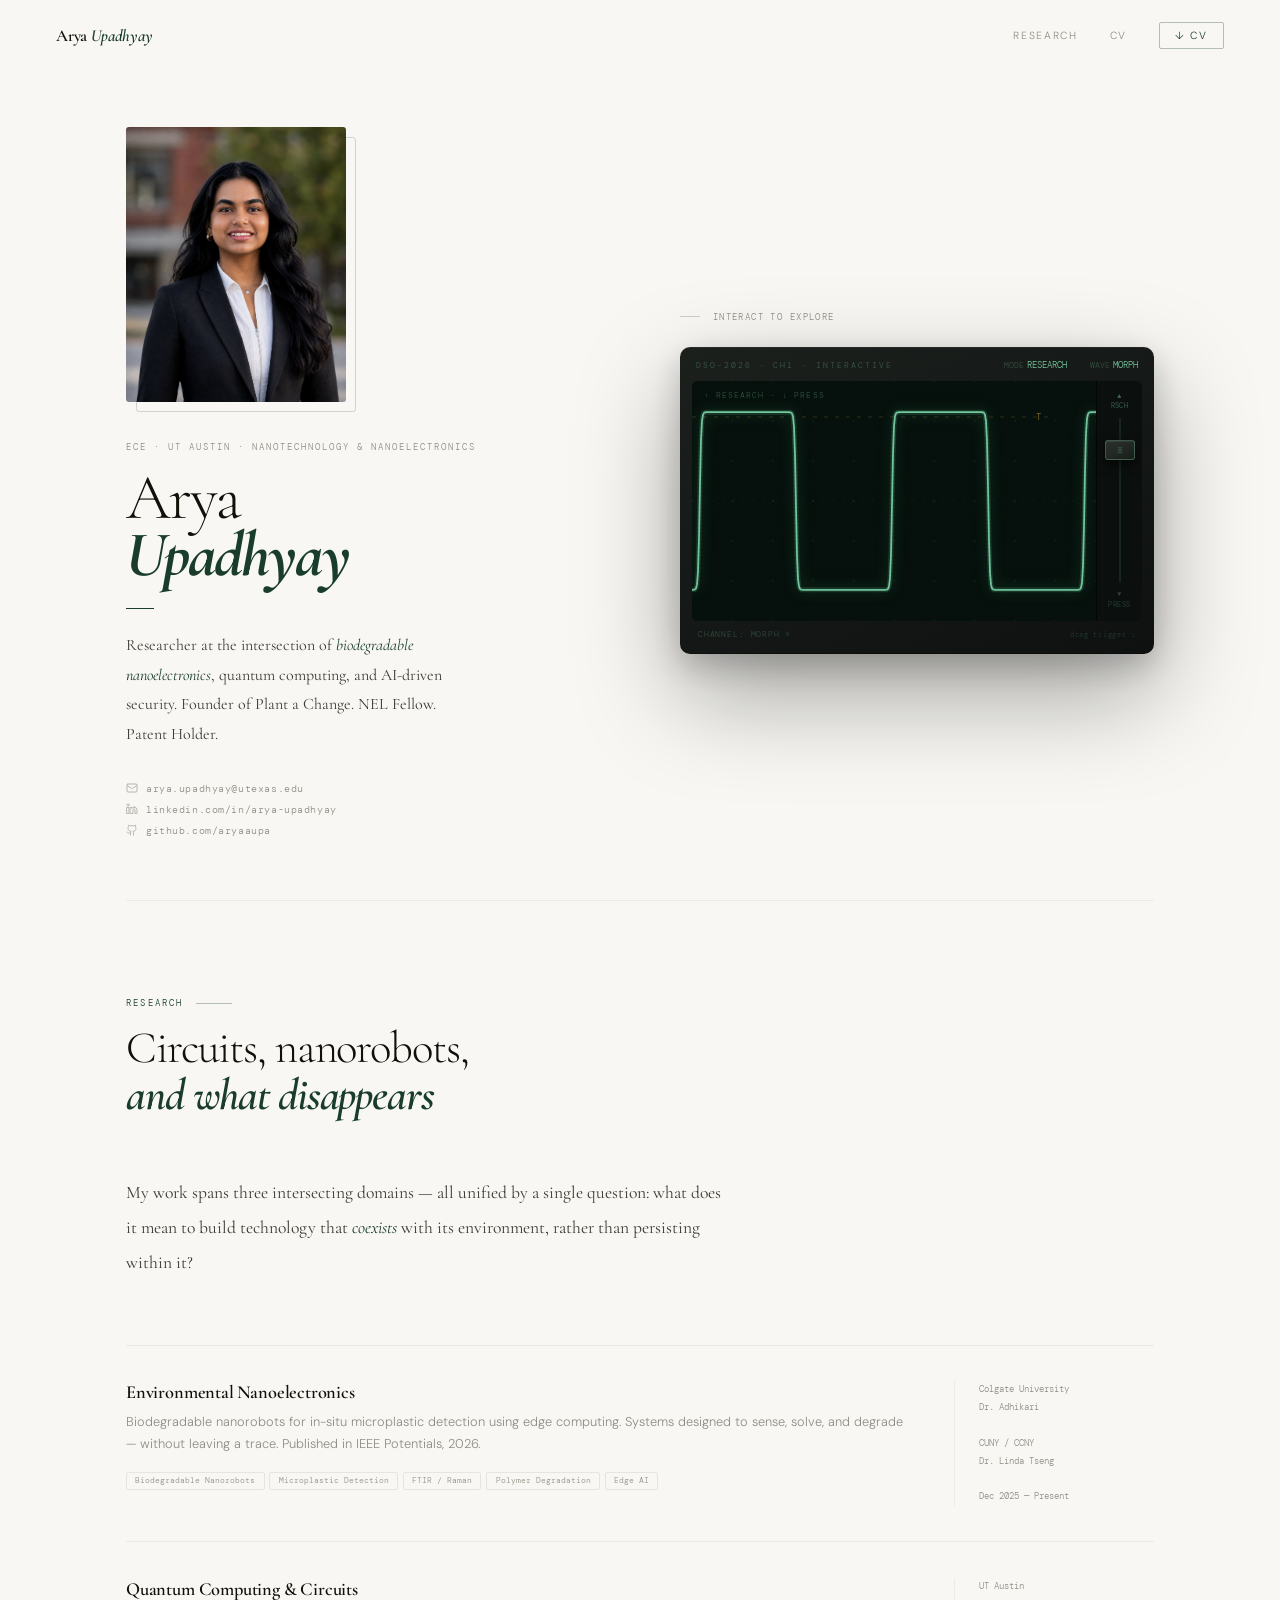
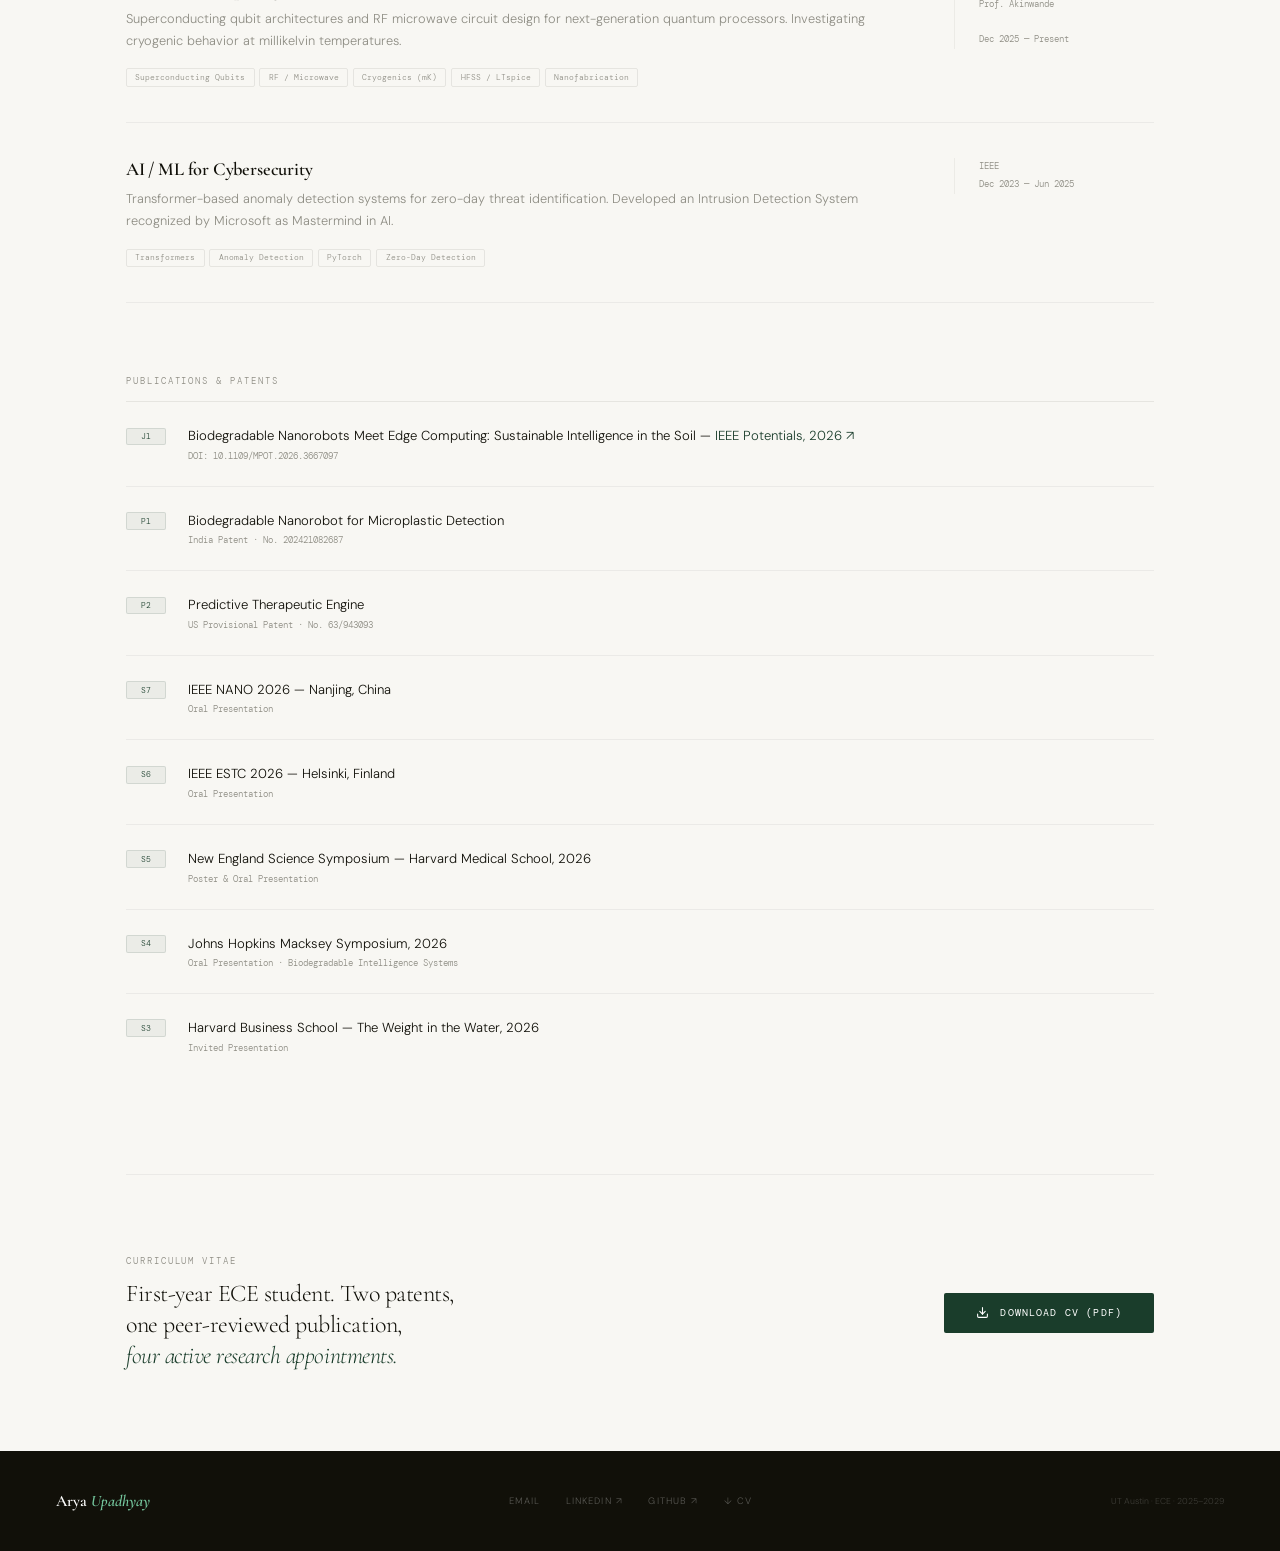
==== commit ce0330c2: "Update" ====
--- a/index.html
+++ b/index.html
@@ -1,613 +1,930 @@
 <!DOCTYPE html>
 <html lang="en">
 <head>
-  <meta charset="UTF-8" />
-  <meta name="viewport" content="width=device-width, initial-scale=1.0" />
-  <title>Arya Upadhyay</title>
-  <link rel="preconnect" href="https://fonts.googleapis.com" />
-  <link rel="preconnect" href="https://fonts.gstatic.com" crossorigin />
-  <link href="https://fonts.googleapis.com/css2?family=Fraunces:ital,opsz,wght@0,9..144,300;0,9..144,700;1,9..144,400&family=Fira+Code:wght@300;400;500&display=swap" rel="stylesheet" />
-  <style>
-    *, *::before, *::after { box-sizing: border-box; margin: 0; padding: 0; }
-    :root {
-      --bg:    #050807;
-      --bg2:   #0a100c;
-      --g:     #39dc82;
-      --g2:    #1fcf6e;
-      --teal:  #00c8d4;
-      --amber: #e8a83a;
-      --tx:    #d8eade;
-      --mu:    #537566;
-      --br:    rgba(57,220,130,0.12);
-    }
-    html { scroll-behavior: smooth; }
-    body {
-      background: var(--bg);
-      color: var(--tx);
-      font-family: 'Fira Code', monospace;
-      font-weight: 300;
-      overflow-x: hidden;
-    }
-    ::-webkit-scrollbar { width: 3px; }
-    ::-webkit-scrollbar-thumb { background: var(--g); }
-
-    #bg-canvas {
-      position: fixed; inset: 0;
-      width: 100vw; height: 100vh;
-      z-index: 0; pointer-events: none;
-    }
-
-    /* NAV */
-    nav {
-      position: fixed; top: 0; left: 0; right: 0; z-index: 100;
-      display: flex; align-items: center; justify-content: space-between;
-      padding: 1.4rem 3.5rem;
-      border-bottom: 1px solid transparent;
-      transition: all 0.4s;
-    }
-    nav.scrolled {
-      background: rgba(5,8,7,0.92);
-      backdrop-filter: blur(20px);
-      border-bottom-color: var(--br);
-    }
-    .logo {
-      font-family: 'Fraunces', serif; font-size: 1.1rem; font-weight: 700;
-      color: var(--tx); text-decoration: none; letter-spacing: -0.01em;
-    }
-    .logo span { color: var(--g); }
-    .nav-r { display: flex; align-items: center; gap: 2.5rem; }
-    .nav-r a {
-      font-size: 0.7rem; color: var(--mu); text-decoration: none;
-      letter-spacing: 0.15em; text-transform: uppercase; transition: color 0.2s;
-    }
-    .nav-r a:hover { color: var(--g); }
-    .nav-cv {
-      color: var(--g) !important;
-      border: 1px solid var(--br);
-      padding: 0.45rem 1.1rem; border-radius: 4px;
-      letter-spacing: 0.1em !important; transition: all 0.25s !important;
-    }
-    .nav-cv:hover {
-      background: rgba(57,220,130,0.08);
-      border-color: var(--g);
-      box-shadow: 0 0 18px rgba(57,220,130,0.2);
-    }
-
-    section { position: relative; z-index: 1; }
-
-    /* HERO */
-    #hero {
-      height: 100vh; min-height: 640px;
-      display: flex; flex-direction: column;
-      align-items: center; justify-content: center;
-      text-align: center; padding: 2rem;
-    }
-    .h-tag {
-      font-size: 0.65rem; color: var(--g); letter-spacing: 0.25em;
-      text-transform: uppercase; margin-bottom: 1.8rem;
-      opacity: 0; animation: up 0.8s 0.4s ease forwards;
-    }
-    .h-name {
-      font-family: 'Fraunces', serif;
-      font-size: clamp(3.5rem, 9vw, 7rem);
-      font-weight: 700; line-height: 0.95;
-      letter-spacing: -0.03em; color: var(--tx); margin-bottom: 1rem;
-      opacity: 0; animation: up 0.9s 0.6s ease forwards;
-    }
-    .h-name em { color: var(--g); font-style: italic; }
-    .h-sub {
-      font-size: 0.72rem; color: var(--mu); letter-spacing: 0.12em; margin-bottom: 3rem;
-      opacity: 0; animation: up 0.9s 0.8s ease forwards;
-    }
-    .h-pills {
-      display: flex; flex-wrap: wrap; gap: 0.7rem; justify-content: center;
-      margin-bottom: 3rem;
-      opacity: 0; animation: up 0.9s 1s ease forwards;
-    }
-    .pill {
-      font-size: 0.63rem; letter-spacing: 0.1em; text-transform: uppercase;
-      color: var(--mu); border: 1px solid var(--br); padding: 0.38rem 1rem;
-      border-radius: 100px; background: rgba(57,220,130,0.03); transition: all 0.3s;
-    }
-    .pill:hover { color: var(--g); border-color: rgba(57,220,130,0.35); }
-    .h-ctas {
-      display: flex; gap: 1rem;
-      opacity: 0; animation: up 0.9s 1.2s ease forwards;
-    }
-    .btn {
-      font-family: 'Fira Code', monospace; font-size: 0.72rem;
-      letter-spacing: 0.08em; padding: 0.8rem 2rem;
-      border-radius: 5px; text-decoration: none; transition: all 0.3s; cursor: pointer;
-    }
-    .btn-solid {
-      background: var(--g); color: var(--bg);
-      border: 1px solid var(--g); font-weight: 500;
-    }
-    .btn-solid:hover {
-      background: var(--g2);
-      box-shadow: 0 0 30px rgba(57,220,130,0.45), 0 0 60px rgba(57,220,130,0.15);
-      transform: translateY(-2px);
-    }
-    .btn-out { background: transparent; color: var(--tx); border: 1px solid var(--br); }
-    .btn-out:hover { border-color: var(--g); color: var(--g); transform: translateY(-2px); }
-
-    /* SECTIONS */
-    .s-wrap { max-width: 1060px; margin: 0 auto; padding: 7rem 2.5rem; }
-    .s-label {
-      font-size: 0.63rem; color: var(--g); letter-spacing: 0.22em;
-      text-transform: uppercase; margin-bottom: 0.7rem;
-      display: flex; align-items: center; gap: 1rem;
-    }
-    .s-label::after { content: ''; flex: 1; height: 1px; background: var(--br); }
-    .s-title {
-      font-family: 'Fraunces', serif;
-      font-size: clamp(2rem, 4vw, 2.8rem);
-      font-weight: 700; letter-spacing: -0.02em;
-      color: var(--tx); margin-bottom: 3.5rem; line-height: 1.05;
-    }
-    .s-title em { color: var(--g); font-style: italic; }
-
-    /* ABOUT */
-    #about { background: rgba(10,16,12,0.85); backdrop-filter: blur(2px); }
-    .about-grid {
-      display: grid; grid-template-columns: 1.1fr 0.9fr;
-      gap: 6rem; align-items: start;
-    }
-    .bio { font-size: 0.88rem; color: var(--mu); line-height: 2; margin-bottom: 2rem; }
-    .bio strong { color: var(--tx); font-weight: 400; }
-    .bio .hl { color: var(--g); }
-    .social-row { display: flex; gap: 0.8rem; flex-wrap: wrap; margin-top: 0.5rem; }
-    .slink {
-      font-size: 0.65rem; letter-spacing: 0.1em; text-transform: uppercase;
-      color: var(--mu); text-decoration: none;
-      border: 1px solid var(--br); padding: 0.4rem 1rem;
-      border-radius: 3px; transition: all 0.25s;
-    }
-    .slink:hover { color: var(--g); border-color: rgba(57,220,130,0.35); }
-    .chips { display: flex; flex-direction: column; gap: 1rem; }
-    .chip {
-      display: flex; align-items: center; justify-content: space-between;
-      border: 1px solid var(--br); border-radius: 6px;
-      padding: 1rem 1.4rem; background: rgba(57,220,130,0.03); transition: all 0.3s;
-    }
-    .chip:hover { border-color: rgba(57,220,130,0.3); background: rgba(57,220,130,0.06); }
-    .chip-label { font-size: 0.7rem; color: var(--mu); letter-spacing: 0.1em; text-transform: uppercase; }
-    .chip-val { font-family: 'Fraunces', serif; font-size: 2rem; font-weight: 700; color: var(--g); line-height: 1; }
-
-    /* RESEARCH */
-    #research { background: rgba(5,8,7,0.9); backdrop-filter: blur(2px); }
-    .r-grid { display: grid; grid-template-columns: repeat(3,1fr); gap: 1.2rem; margin-bottom: 4rem; }
-    .r-card {
-      border: 1px solid var(--br); border-radius: 14px; padding: 2rem 1.6rem;
-      background: rgba(10,16,12,0.6); position: relative; overflow: hidden;
-      transition: all 0.35s;
-    }
-    .r-card::before {
-      content: ''; position: absolute; top: 0; left: 0; right: 0; height: 1px;
-      background: linear-gradient(90deg, transparent, var(--cc), transparent);
-      opacity: 0; transition: opacity 0.3s;
-    }
-    .r-card:hover { transform: translateY(-5px); border-color: rgba(57,220,130,0.25); }
-    .r-card:hover::before { opacity: 1; }
-    .r-card.c-g { --cc: var(--g); }
-    .r-card.c-t { --cc: var(--teal); }
-    .r-card.c-a { --cc: var(--amber); }
-    .r-icon { font-size: 1.6rem; margin-bottom: 1.2rem; }
-    .r-name {
-      font-family: 'Fraunces', serif; font-size: 1.05rem; font-weight: 700;
-      margin-bottom: 1rem; line-height: 1.3;
-    }
-    .r-card.c-g .r-name { color: var(--g); }
-    .r-card.c-t .r-name { color: var(--teal); }
-    .r-card.c-a .r-name { color: var(--amber); }
-    .r-tags { display: flex; flex-wrap: wrap; gap: 0.45rem; }
-    .rtag { font-size: 0.6rem; letter-spacing: 0.07em; padding: 0.25rem 0.65rem; border-radius: 3px; }
-    .c-g .rtag { background: rgba(57,220,130,0.08); color: var(--g); }
-    .c-t .rtag { background: rgba(0,200,212,0.08); color: var(--teal); }
-    .c-a .rtag { background: rgba(232,168,58,0.08); color: var(--amber); }
-
-    .exp-title {
-      font-size: 0.63rem; color: var(--g); letter-spacing: 0.2em;
-      text-transform: uppercase; margin-bottom: 1.5rem;
-      padding-bottom: 0.6rem; border-bottom: 1px solid var(--br);
-    }
-    .exp-list { list-style: none; position: relative; padding-left: 2rem; }
-    .exp-list::before {
-      content: ''; position: absolute; left: 0; top: 0; bottom: 0;
-      width: 1px; background: linear-gradient(to bottom, var(--g), transparent);
-    }
-    .exp-item {
-      position: relative; margin-bottom: 2.2rem;
-      opacity: 0; transform: translateX(-12px); transition: all 0.5s;
-    }
-    .exp-item.visible { opacity: 1; transform: translateX(0); }
-    .exp-item::before {
-      content: ''; position: absolute; left: -2.35rem; top: 0.35rem;
-      width: 10px; height: 10px; border-radius: 50%;
-      background: var(--bg2); border: 1px solid var(--g);
-      box-shadow: 0 0 8px rgba(57,220,130,0.4);
-    }
-    .exp-where { font-size: 0.63rem; color: var(--g); letter-spacing: 0.1em; text-transform: uppercase; margin-bottom: 0.2rem; }
-    .exp-role { font-family: 'Fraunces', serif; font-size: 1rem; font-weight: 700; color: var(--tx); margin-bottom: 0.15rem; }
-    .exp-date { font-size: 0.62rem; color: var(--mu); }
-
-    /* CV */
-    #cv { background: rgba(10,16,12,0.85); backdrop-filter: blur(2px); }
-    .cv-inner { display: grid; grid-template-columns: 1fr 1fr; gap: 5rem; align-items: start; }
-    .cv-blurb { font-size: 0.82rem; color: var(--mu); line-height: 2; margin-bottom: 2.5rem; }
-    .cv-blurb strong { color: var(--tx); font-weight: 400; }
-    .cv-download {
-      display: inline-flex; align-items: center; gap: 0.8rem;
-      background: var(--g); color: var(--bg);
-      font-family: 'Fira Code', monospace; font-size: 0.72rem;
-      font-weight: 500; letter-spacing: 0.08em;
-      padding: 0.9rem 2rem; border-radius: 5px;
-      text-decoration: none; transition: all 0.3s;
-    }
-    .cv-download:hover {
-      background: var(--g2);
-      box-shadow: 0 0 30px rgba(57,220,130,0.5), 0 0 60px rgba(57,220,130,0.15);
-      transform: translateY(-2px);
-    }
-    .cv-download svg { width: 16px; height: 16px; flex-shrink: 0; }
-    .cv-highlights { list-style: none; margin-top: 3rem; }
-    .cv-highlights li {
-      display: flex; align-items: baseline; gap: 1rem;
-      padding: 0.8rem 0; border-bottom: 1px solid var(--br);
-      font-size: 0.75rem;
-    }
-    .cv-highlights li:last-child { border-bottom: none; }
-    .cv-n { font-family: 'Fraunces', serif; font-size: 1.4rem; font-weight: 700; color: var(--g); min-width: 2.5rem; line-height: 1; }
-    .cv-desc { color: var(--mu); letter-spacing: 0.05em; }
-    .cv-board {
-      width: 100%; border: 1px solid var(--br); border-radius: 14px;
-      background: rgba(10,16,12,0.7); padding: 2rem; overflow: hidden;
-    }
-    .cv-board-label {
-      font-size: 0.6rem; color: var(--mu); letter-spacing: 0.18em;
-      text-transform: uppercase; margin-bottom: 1rem;
-      display: flex; align-items: center; gap: 0.5rem;
-    }
-    .cv-board-label::before {
-      content: ''; width: 8px; height: 8px; border-radius: 50%;
-      background: var(--g); box-shadow: 0 0 8px var(--g);
-      animation: blink 2s ease infinite; flex-shrink: 0;
-    }
-    #mini-canvas { width: 100%; display: block; border-radius: 6px; }
-    .pub-row { margin-top: 1.5rem; border-top: 1px solid var(--br); padding-top: 1.5rem; font-size: 0.68rem; color: var(--mu); line-height: 2; }
-    .pub-row a { color: var(--teal); text-decoration: none; }
-    .pub-row a:hover { text-decoration: underline; }
-    .pub-tag {
-      color: var(--g); background: rgba(57,220,130,0.08);
-      padding: 0.1rem 0.5rem; border-radius: 3px; margin-right: 0.5rem; font-size: 0.6rem;
-    }
-
-    /* FOOTER */
-    footer {
-      position: relative; z-index: 1;
-      border-top: 1px solid var(--br); padding: 2.5rem 3.5rem;
-      display: flex; align-items: center; justify-content: space-between;
-      background: rgba(5,8,7,0.95);
-    }
-    .f-left { font-family: 'Fraunces', serif; font-size: 1rem; font-weight: 700; color: var(--tx); }
-    .f-left span { color: var(--g); }
-    .f-right { font-size: 0.62rem; color: var(--mu); letter-spacing: 0.1em; }
-    .f-right a { color: var(--mu); text-decoration: none; transition: color 0.2s; }
-    .f-right a:hover { color: var(--g); }
-
-    @keyframes up {
-      from { opacity: 0; transform: translateY(20px); }
-      to   { opacity: 1; transform: translateY(0); }
-    }
-    @keyframes blink { 0%,100%{opacity:1}50%{opacity:0.3} }
-
-    .reveal { opacity: 0; transform: translateY(22px); transition: opacity 0.7s ease, transform 0.7s ease; }
-    .reveal.visible { opacity: 1; transform: translateY(0); }
-    .reveal:nth-child(2) { transition-delay: 0.1s; }
-    .reveal:nth-child(3) { transition-delay: 0.2s; }
-
-    @media (max-width: 860px) {
-      nav { padding: 1.2rem 1.5rem; }
-      .nav-r a:not(.nav-cv) { display: none; }
-      .about-grid, .cv-inner { grid-template-columns: 1fr; gap: 2.5rem; }
-      .r-grid { grid-template-columns: 1fr; }
-      footer { flex-direction: column; gap: 1rem; text-align: center; }
-    }
-  </style>
+<meta charset="UTF-8"/>
+<meta name="viewport" content="width=device-width, initial-scale=1.0"/>
+<title>Arya Upadhyay</title>
+<link rel="preconnect" href="https://fonts.googleapis.com"/>
+<link rel="preconnect" href="https://fonts.gstatic.com" crossorigin/>
+<link href="https://fonts.googleapis.com/css2?family=Cormorant+Garamond:ital,wght@0,300;0,400;0,500;0,600;1,300;1,400;1,600&family=DM+Sans:opsz,wght@9..40,300;9..40,400;9..40,500&family=DM+Mono:wght@300;400&display=swap" rel="stylesheet"/>
+<style>
+*,*::before,*::after{box-sizing:border-box;margin:0;padding:0}
+:root{
+  --bg:#F8F7F3;
+  --bg2:#FEFEFE;
+  --ink:#111009;
+  --ink2:#3D3B33;
+  --mu:#8E8D84;
+  --acc:#1A3D2B;
+  --acc2:#275C3F;
+  --acc-lt:rgba(26,61,43,.055);
+  --br:rgba(17,16,9,.08);
+  --br2:rgba(17,16,9,.05);
+  --scope-bg:#07100C;
+  --green:#74C69D;
+  --green2:#52B788;
+}
+html{scroll-behavior:smooth}
+body{background:var(--bg);color:var(--ink);font-family:"DM Sans",sans-serif;font-weight:300;-webkit-font-smoothing:antialiased;overflow-x:hidden}
+::-webkit-scrollbar{width:2px}::-webkit-scrollbar-thumb{background:var(--acc)}
+
+/* ── NAV ── */
+nav{
+  position:fixed;top:0;left:0;right:0;z-index:200;
+  display:flex;align-items:center;justify-content:space-between;
+  padding:1.4rem 3.5rem;transition:background .4s,border .4s;
+}
+nav.scrolled{background:rgba(248,247,243,.96);backdrop-filter:blur(18px);border-bottom:1px solid var(--br2)}
+.logo{font-family:"Cormorant Garamond",serif;font-size:1.05rem;font-weight:600;color:var(--ink);text-decoration:none;letter-spacing:-.01em}
+.logo em{color:var(--acc);font-style:italic}
+.nav-r{display:flex;align-items:center;gap:2rem}
+.nav-r a{font-size:.65rem;color:var(--mu);text-decoration:none;letter-spacing:.16em;text-transform:uppercase;transition:color .2s}
+.nav-r a:hover{color:var(--ink)}
+.nav-cv{color:var(--acc)!important;border:1px solid rgba(26,61,43,.3);padding:.36rem .95rem;border-radius:2px;transition:all .25s!important}
+.nav-cv:hover{background:var(--acc)!important;color:#fff!important}
+
+/* ── PAGE LAYOUT ── */
+.page{max-width:1140px;margin:0 auto;padding:0 3.5rem}
+
+/* ── HERO ── */
+#hero{
+  min-height:100vh;
+  display:grid;
+  grid-template-columns:1fr 1fr;
+  gap:5rem;
+  align-items:center;
+  padding-top:4rem;
+}
+
+/* Left: photo + identity */
+.identity{
+  display:flex;flex-direction:column;
+  opacity:0;animation:fadeUp .9s .2s ease forwards;
+}
+.id-photo-wrap{
+  position:relative;margin-bottom:2.4rem;
+  width:220px;
+}
+.id-photo-wrap img{
+  width:100%;display:block;border-radius:3px;
+  filter:grayscale(5%) contrast(1.02);
+}
+.id-photo-wrap::after{
+  content:"";position:absolute;
+  top:10px;left:10px;right:-10px;bottom:-10px;
+  border:1px solid rgba(26,61,43,.18);border-radius:3px;z-index:-1;
+}
+.id-eyebrow{
+  font-family:"DM Mono",monospace;
+  font-size:.57rem;letter-spacing:.22em;text-transform:uppercase;
+  color:var(--mu);margin-bottom:1rem;
+}
+.id-name{
+  font-family:"Cormorant Garamond",serif;
+  font-size:clamp(2.8rem,5vw,4.2rem);
+  font-weight:300;line-height:.9;letter-spacing:-.03em;
+  margin-bottom:1.5rem;
+}
+.id-name strong{display:block;font-style:italic;font-weight:700;color:var(--acc)}
+.id-rule{width:28px;height:1px;background:var(--acc);margin-bottom:1.4rem}
+.id-bio{
+  font-family:"Cormorant Garamond",serif;
+  font-size:1rem;color:var(--ink2);line-height:1.85;
+  font-weight:400;max-width:340px;margin-bottom:2rem;
+}
+.id-bio em{color:var(--acc);font-style:italic}
+.id-links{display:flex;flex-direction:column;gap:.5rem}
+.ilink{
+  display:inline-flex;align-items:center;gap:.5rem;
+  font-family:"DM Mono",monospace;
+  font-size:.6rem;color:var(--mu);text-decoration:none;
+  letter-spacing:.06em;transition:color .2s;
+  width:fit-content;
+}
+.ilink svg{width:12px;height:12px;flex-shrink:0;opacity:.6}
+.ilink:hover{color:var(--acc)}
+
+/* Right: oscilloscope */
+.scope-col{
+  display:flex;flex-direction:column;gap:1.5rem;
+  opacity:0;animation:fadeUp 1s .45s ease forwards;
+}
+.scope-instruction{
+  font-family:"DM Mono",monospace;
+  font-size:.55rem;letter-spacing:.16em;text-transform:uppercase;
+  color:var(--mu);display:flex;align-items:center;gap:.8rem;
+}
+.scope-instruction::before{
+  content:"";display:inline-block;width:20px;height:1px;background:var(--mu);opacity:.4;
+}
+.scope-housing{
+  background:linear-gradient(155deg,#1C201D,#0E1110);
+  border-radius:10px;
+  padding:12px;
+  box-shadow:
+    0 40px 100px rgba(0,0,0,.35),
+    0 12px 32px rgba(0,0,0,.2),
+    inset 0 1px 0 rgba(255,255,255,.05),
+    inset 0 -1px 0 rgba(0,0,0,.3);
+}
+.scope-head{
+  display:flex;align-items:center;justify-content:space-between;
+  padding:0 4px;margin-bottom:10px;
+}
+.scope-brand{
+  font-family:"DM Mono",monospace;
+  font-size:.49rem;letter-spacing:.26em;
+  color:rgba(116,198,157,.36);text-transform:uppercase;
+}
+.scope-rds{display:flex;gap:1.4rem}
+.srd{font-family:"DM Mono",monospace;font-size:.58rem;color:var(--green)}
+.srd b{color:rgba(116,198,157,.32);font-weight:300;font-size:.48rem;margin-right:.2rem}
+
+/* screen + trigger */
+.scope-body{
+  display:flex;border-radius:6px;overflow:hidden;
+  box-shadow:inset 0 0 0 1px rgba(0,0,0,.6);
+}
+.scope-screen{
+  flex:1;background:var(--scope-bg);position:relative;cursor:default;
+}
+#scope-canvas{display:block;width:100%;height:240px}
+/* scanline overlay */
+.scope-screen::after{
+  content:"";position:absolute;inset:0;
+  background:repeating-linear-gradient(0deg,transparent,transparent 3px,rgba(0,0,0,.06) 3px,rgba(0,0,0,.06) 4px);
+  pointer-events:none;
+}
+/* mode label inside screen */
+.scope-mode-label{
+  position:absolute;top:9px;left:12px;
+  font-family:"DM Mono",monospace;
+  font-size:.48rem;letter-spacing:.14em;text-transform:uppercase;
+  color:rgba(116,198,157,.4);pointer-events:none;
+  transition:opacity .3s;
+}
+
+/* trigger panel */
+.trig-rail{
+  width:46px;background:#0B0F0D;
+  border-left:1px solid rgba(0,0,0,.55);
+  display:flex;flex-direction:column;align-items:center;
+  padding:10px 0;position:relative;
+}
+.trig-lbl-top,.trig-lbl-bot{
+  font-family:"DM Mono",monospace;
+  font-size:.42rem;letter-spacing:.06em;text-transform:uppercase;
+  color:rgba(116,198,157,.3);text-align:center;line-height:1.6;
+  padding:0 4px;
+}
+.trig-lbl-top{color:rgba(116,198,157,.5)}
+.trig-track{
+  flex:1;width:2px;background:rgba(116,198,157,.12);
+  border-radius:2px;position:relative;margin:6px 0;
+}
+.trig-knob{
+  position:absolute;left:50%;
+  width:30px;height:20px;
+  transform:translate(-50%,0);
+  background:linear-gradient(150deg,#2C332E,#181D19);
+  border:1px solid rgba(116,198,157,.32);
+  border-radius:3px;cursor:ns-resize;
+  display:flex;align-items:center;justify-content:center;
+  box-shadow:0 4px 12px rgba(0,0,0,.6),inset 0 1px 0 rgba(255,255,255,.07);
+  transition:border-color .2s,box-shadow .2s;
+  touch-action:none;user-select:none;
+}
+.trig-knob:hover{
+  border-color:rgba(116,198,157,.6);
+  box-shadow:0 4px 12px rgba(0,0,0,.6),0 0 10px rgba(82,183,136,.18),inset 0 1px 0 rgba(255,255,255,.07);
+}
+.trig-knob svg{width:10px;height:10px;opacity:.4}
+.scope-foot{
+  display:flex;align-items:center;justify-content:space-between;
+  padding:8px 6px 2px;
+}
+.scope-wave-id{
+  font-family:"DM Mono",monospace;
+  font-size:.52rem;letter-spacing:.1em;color:var(--green);
+}
+.scope-wave-id span{color:rgba(116,198,157,.3)}
+.scope-drag-hint{
+  font-family:"DM Mono",monospace;
+  font-size:.44rem;letter-spacing:.1em;
+  color:rgba(116,198,157,.22);
+  animation:blink 2.5s ease infinite;
+}
+@keyframes blink{0%,100%{opacity:.5}50%{opacity:1}}
+
+/* ── CONTENT PANELS (below hero) ── */
+#content-zone{border-top:1px solid var(--br2);min-height:60vh}
+
+/* each panel */
+.panel{
+  padding:6rem 0;
+  display:none;opacity:0;
+  transition:opacity .4s ease;
+}
+.panel.active{display:block}
+.panel.visible{opacity:1}
+
+/* panel header */
+.p-label{
+  font-family:"DM Mono",monospace;
+  font-size:.57rem;letter-spacing:.24em;text-transform:uppercase;
+  color:var(--acc);display:flex;align-items:center;gap:.8rem;margin-bottom:1rem;
+}
+.p-label::after{content:"";width:36px;height:1px;background:var(--acc);opacity:.3}
+.p-title{
+  font-family:"Cormorant Garamond",serif;
+  font-size:clamp(2rem,3.5vw,2.8rem);font-weight:300;
+  letter-spacing:-.025em;line-height:1.05;margin-bottom:3.5rem;
+}
+.p-title em{font-style:italic;font-weight:600;color:var(--acc)}
+
+/* ── RESEARCH PANEL ── */
+#panel-research .lead{
+  font-family:"Cormorant Garamond",serif;
+  font-size:1.1rem;color:var(--ink2);line-height:2;
+  font-weight:400;max-width:600px;margin-bottom:4rem;
+}
+#panel-research .lead em{color:var(--acc);font-style:italic}
+
+/* research lines */
+.r-line{
+  display:grid;grid-template-columns:1fr 200px;
+  gap:3rem;align-items:start;
+  padding:2.2rem 0;border-bottom:1px solid var(--br2);
+}
+.r-line:first-child{border-top:1px solid var(--br2)}
+.r-line-name{
+  font-family:"Cormorant Garamond",serif;
+  font-size:1.15rem;font-weight:600;color:var(--ink);
+  margin-bottom:.5rem;letter-spacing:-.01em;
+}
+.r-line-desc{
+  font-size:.8rem;color:var(--mu);line-height:1.75;margin-bottom:1rem;
+}
+.r-tags{display:flex;flex-wrap:wrap;gap:.3rem}
+.rtag{
+  font-family:"DM Mono",monospace;
+  font-size:.52rem;padding:.16rem .52rem;
+  border:1px solid var(--br);color:var(--mu);border-radius:2px;
+}
+.r-line-meta{
+  font-family:"DM Mono",monospace;
+  font-size:.59rem;color:var(--mu);line-height:1.9;
+  border-left:1px solid var(--br2);padding-left:1.5rem;
+}
+.r-line-meta a{color:var(--acc);text-decoration:none}
+.r-line-meta a:hover{text-decoration:underline}
+
+/* pubs */
+.section-rule{
+  font-family:"DM Mono",monospace;
+  font-size:.55rem;letter-spacing:.22em;text-transform:uppercase;
+  color:var(--mu);margin:4.5rem 0 0;padding-bottom:.9rem;
+  border-bottom:1px solid var(--br);
+}
+.pub-row{
+  display:grid;grid-template-columns:40px 1fr;gap:1.4rem;
+  padding:1.5rem 0;border-bottom:1px solid var(--br2);
+}
+.pub-row:last-child{border-bottom:none}
+.pub-tag{
+  font-family:"DM Mono",monospace;font-size:.53rem;
+  color:var(--acc);background:var(--acc-lt);
+  border:1px solid rgba(26,61,43,.12);
+  padding:.15rem .38rem;border-radius:2px;
+  text-align:center;height:fit-content;margin-top:.08rem;
+}
+.pub-t{font-size:.82rem;color:var(--ink);line-height:1.55;margin-bottom:.2rem}
+.pub-t a{color:var(--acc);text-decoration:none}
+.pub-t a:hover{text-decoration:underline}
+.pub-m{font-family:"DM Mono",monospace;font-size:.55rem;color:var(--mu)}
+
+/* timeline */
+.tl-row{
+  display:grid;grid-template-columns:120px 1px 1fr;
+  gap:0 2rem;padding:2rem 0;border-bottom:1px solid var(--br2);
+  opacity:0;transform:translateY(8px);transition:all .45s;
+}
+.tl-row.visible{opacity:1;transform:none}
+.tl-row:last-child{border-bottom:none}
+.tl-date{font-family:"DM Mono",monospace;font-size:.57rem;color:var(--mu);line-height:1.5;padding-top:.08rem}
+.tl-bar{background:var(--br);position:relative}
+.tl-bar::before{content:"";position:absolute;top:.28rem;left:50%;transform:translateX(-50%);width:6px;height:6px;border-radius:50%;background:var(--acc)}
+.tl-inst{font-family:"DM Mono",monospace;font-size:.57rem;color:var(--acc);letter-spacing:.08em;margin-bottom:.28rem}
+.tl-role{font-family:"Cormorant Garamond",serif;font-size:1.05rem;font-weight:600;color:var(--ink)}
+
+/* ── PRESS PANEL ── */
+#panel-press .press-intro{
+  font-family:"Cormorant Garamond",serif;
+  font-size:1.1rem;color:var(--ink2);line-height:2;
+  font-weight:400;max-width:560px;margin-bottom:4rem;
+}
+.press-grid{
+  display:grid;grid-template-columns:repeat(2,1fr);
+  gap:1px;background:var(--br);border:1px solid var(--br);
+  margin-bottom:4rem;
+}
+.press-card{
+  background:var(--bg2);padding:2rem 1.8rem;
+  position:relative;overflow:hidden;
+  transition:background .25s;text-decoration:none;display:block;
+}
+.press-card::after{
+  content:"";position:absolute;bottom:0;left:0;width:100%;height:1.5px;
+  background:var(--acc);transform:scaleX(0);transform-origin:left;
+  transition:transform .3s;
+}
+.press-card:hover{background:var(--acc-lt)}
+.press-card:hover::after{transform:scaleX(1)}
+.press-pub{
+  font-family:"DM Mono",monospace;
+  font-size:.54rem;letter-spacing:.14em;text-transform:uppercase;
+  color:var(--mu);margin-bottom:.75rem;display:flex;align-items:center;gap:.5rem;
+}
+.press-pub::before{content:"";width:5px;height:5px;border-radius:50%;background:var(--acc);flex-shrink:0}
+.press-headline{
+  font-family:"Cormorant Garamond",serif;
+  font-size:1.05rem;font-weight:600;color:var(--ink);
+  line-height:1.4;margin-bottom:.5rem;
+}
+.press-arr{
+  font-size:.7rem;color:var(--acc);opacity:0;
+  position:absolute;top:1.8rem;right:1.8rem;
+  transition:opacity .25s;
+}
+.press-card:hover .press-arr{opacity:1}
+
+/* TV / Video row */
+.section-rule-sm{
+  font-family:"DM Mono",monospace;font-size:.53rem;letter-spacing:.2em;
+  text-transform:uppercase;color:var(--mu);margin-bottom:.9rem;
+  padding-bottom:.8rem;border-bottom:1px solid var(--br);
+}
+.vid-list{display:flex;flex-direction:column;gap:0}
+.vid-row{
+  display:flex;align-items:center;justify-content:space-between;
+  padding:1.2rem 0;border-bottom:1px solid var(--br2);
+  text-decoration:none;transition:color .2s;
+}
+.vid-row:last-child{border-bottom:none}
+.vid-row:hover .vid-title{color:var(--acc)}
+.vid-title{
+  font-family:"Cormorant Garamond",serif;
+  font-size:1rem;font-weight:500;color:var(--ink);
+  transition:color .2s;
+}
+.vid-src{font-family:"DM Mono",monospace;font-size:.55rem;color:var(--mu)}
+.vid-arr{font-size:.7rem;color:var(--acc)}
+
+/* CV strip */
+#cv-strip{
+  border-top:1px solid var(--br2);padding:5rem 0;
+}
+.cv-inner{display:flex;align-items:center;justify-content:space-between;gap:4rem}
+.cv-text{}
+.cv-label{
+  font-family:"DM Mono",monospace;font-size:.55rem;
+  letter-spacing:.22em;text-transform:uppercase;
+  color:var(--mu);margin-bottom:.7rem;
+}
+.cv-desc{
+  font-family:"Cormorant Garamond",serif;
+  font-size:1.5rem;font-weight:300;color:var(--ink);
+  line-height:1.3;letter-spacing:-.02em;
+}
+.cv-desc em{font-style:italic;color:var(--acc)}
+.cv-dl{
+  display:inline-flex;align-items:center;gap:.7rem;
+  background:var(--acc);color:#fff;
+  font-family:"DM Mono",monospace;
+  font-size:.6rem;letter-spacing:.12em;text-transform:uppercase;
+  font-weight:400;padding:.85rem 2rem;border-radius:2px;
+  text-decoration:none;transition:all .3s;white-space:nowrap;flex-shrink:0;
+}
+.cv-dl:hover{background:var(--acc2);transform:translateY(-1px)}
+.cv-dl svg{width:13px;height:13px;flex-shrink:0}
+
+/* FOOTER */
+footer{
+  background:var(--ink);padding:2.5rem 3.5rem;
+  display:flex;align-items:center;justify-content:space-between;
+}
+.f-name{font-family:"Cormorant Garamond",serif;font-size:1rem;font-weight:600;color:#fff}
+.f-name em{color:var(--green);font-style:italic}
+.f-links{display:flex;gap:1.6rem}
+.f-links a{font-size:.58rem;color:rgba(255,255,255,.3);text-decoration:none;letter-spacing:.12em;text-transform:uppercase;transition:color .2s}
+.f-links a:hover{color:#fff}
+.f-copy{font-size:.54rem;color:rgba(255,255,255,.18)}
+
+@keyframes fadeUp{from{opacity:0;transform:translateY(16px)}to{opacity:1;transform:translateY(0)}}
+.reveal{opacity:0;transform:translateY(18px);transition:opacity .6s ease,transform .6s ease}
+.reveal.visible{opacity:1;transform:none}
+
+@media(max-width:900px){
+  nav{padding:1.2rem 2rem}
+  .page{padding:0 2rem}
+  #hero{grid-template-columns:1fr;padding-top:6rem;min-height:auto;gap:3rem;padding-bottom:4rem}
+  .id-photo-wrap{width:160px}
+  .scope-housing{max-width:460px}
+  .press-grid{grid-template-columns:1fr}
+  .r-line{grid-template-columns:1fr}
+  .r-line-meta{border-left:none;padding-left:0;border-top:1px solid var(--br2);padding-top:.8rem}
+  .cv-inner{flex-direction:column;align-items:flex-start;gap:2rem}
+  footer{flex-direction:column;gap:1.5rem;text-align:center}
+  .f-links{flex-wrap:wrap;justify-content:center}
+}
+@media(max-width:560px){.nav-r a:not(.nav-cv){display:none}}
+</style>
 </head>
 <body>
 
-<canvas id="bg-canvas"></canvas>
-
 <nav id="nav">
-  <a class="logo" href="#hero">Arya <span>Upadhyay</span></a>
+  <a class="logo" href="#hero">Arya <em>Upadhyay</em></a>
   <div class="nav-r">
-    <a href="#about">About</a>
-    <a href="#research">Research</a>
-    <a href="#cv">CV</a>
-    <a class="nav-cv" href="Arya_Upadhyay_CV.pdf" download>↓ Download CV</a>
+    <a href="#content-zone">Research</a>
+    <a href="#cv-strip">CV</a>
+    <a class="nav-cv" href="Arya_Upadhyay_CV.pdf" download>↓ CV</a>
   </div>
 </nav>
 
-<!-- HERO -->
+<div class="page">
+<!-- ── HERO ── -->
 <section id="hero">
-  <p class="h-tag">// ECE · UT Austin · Nanotechnology &amp; Nanoelectronics</p>
-  <h1 class="h-name">Arya<br /><em>Upadhyay</em></h1>
-  <p class="h-sub">arya.upadhyay@utexas.edu &nbsp;·&nbsp; Austin, TX</p>
-  <div class="h-pills">
-    <span class="pill">Nanorobotics</span>
-    <span class="pill">Quantum Circuits</span>
-    <span class="pill">Biodegradable Systems</span>
-    <span class="pill">Environmental Sensing</span>
-    <span class="pill">AI / ML Security</span>
+  <!-- Identity -->
+  <div class="identity">
+    <div class="id-photo-wrap">
+      <img src="[data-uri]" alt="Arya Upadhyay"/>
+    </div>
+    <p class="id-eyebrow">ECE · UT Austin · Nanotechnology &amp; Nanoelectronics</p>
+    <h1 class="id-name">Arya<strong>Upadhyay</strong></h1>
+    <div class="id-rule"></div>
+    <p class="id-bio">
+      Researcher at the intersection of <em>biodegradable nanoelectronics</em>,
+      quantum computing, and AI-driven security.
+      Founder of Plant a Change. NEL Fellow. Patent Holder.
+    </p>
+    <div class="id-links">
+      <a class="ilink" href="mailto:arya.upadhyay@utexas.edu">
+        <svg viewBox="0 0 24 24" fill="none" stroke="currentColor" stroke-width="2" stroke-linecap="round" stroke-linejoin="round"><rect x="2" y="4" width="20" height="16" rx="2"/><path d="m22 7-8.97 5.7a1.94 1.94 0 0 1-2.06 0L2 7"/></svg>
+        arya.upadhyay@utexas.edu
+      </a>
+      <a class="ilink" href="https://www.linkedin.com/in/arya-upadhyay/" target="_blank">
+        <svg viewBox="0 0 24 24" fill="none" stroke="currentColor" stroke-width="2" stroke-linecap="round" stroke-linejoin="round"><path d="M16 8a6 6 0 0 1 6 6v7h-4v-7a2 2 0 0 0-4 0v7H8V9h4v2a6 6 0 0 1 4-3z"/><rect x="2" y="9" width="4" height="12"/><circle cx="4" cy="4" r="2"/></svg>
+        linkedin.com/in/arya-upadhyay
+      </a>
+      <a class="ilink" href="https://github.com/aryaaupa" target="_blank">
+        <svg viewBox="0 0 24 24" fill="none" stroke="currentColor" stroke-width="2" stroke-linecap="round" stroke-linejoin="round"><path d="M15 22v-4a4.8 4.8 0 0 0-1-3.2c3 0 6-2 6-5.5.08-1.25-.27-2.48-1-3.5.28-1.15.28-2.35 0-3.5 0 0-1 0-3 1.5-2.64-.5-5.36-.5-8 0C6 2 5 2 5 2c-.3 1.15-.3 2.35 0 3.5A5.4 5.4 0 0 0 4 9c0 3.5 3 5.5 6 5.5-.39.49-.68 1.05-.85 1.65-.17.6-.22 1.23-.15 1.85v4"/><path d="M9 18c-4.51 2-5-2-7-2"/></svg>
+        github.com/aryaaupa
+      </a>
+    </div>
   </div>
-  <div class="h-ctas">
-    <a class="btn btn-solid" href="#research">View Research</a>
-    <a class="btn btn-out" href="Arya_Upadhyay_CV.pdf" download>↓ CV</a>
+
+  <!-- Oscilloscope -->
+  <div class="scope-col">
+    <p class="scope-instruction">Interact to explore</p>
+    <div class="scope-housing">
+      <div class="scope-head">
+        <span class="scope-brand">DSO-2026 · CH1 · INTERACTIVE</span>
+        <div class="scope-rds">
+          <div class="srd"><b>MODE</b><span id="rdMode">RESEARCH</span></div>
+          <div class="srd"><b>WAVE</b><span id="rdWave">SINE</span></div>
+        </div>
+      </div>
+      <div class="scope-body">
+        <div class="scope-screen" id="scopeScreen">
+          <canvas id="scope-canvas"></canvas>
+          <div class="scope-mode-label" id="modeLabel">↑ RESEARCH · ↓ PRESS</div>
+        </div>
+        <!-- TRIGGER RAIL -->
+        <div class="trig-rail">
+          <div class="trig-lbl-top">▲<br/>RSCH</div>
+          <div class="trig-track" id="trigTrack">
+            <div class="trig-knob" id="trigKnob">
+              <!-- grip icon -->
+              <svg viewBox="0 0 10 14" fill="none" xmlns="http://www.w3.org/2000/svg">
+                <line x1="2" y1="4" x2="8" y2="4" stroke="#74C69D" stroke-width="1.2"/>
+                <line x1="2" y1="7" x2="8" y2="7" stroke="#74C69D" stroke-width="1.2"/>
+                <line x1="2" y1="10" x2="8" y2="10" stroke="#74C69D" stroke-width="1.2"/>
+              </svg>
+            </div>
+          </div>
+          <div class="trig-lbl-bot">▼<br/>PRESS</div>
+        </div>
+      </div>
+      <div class="scope-foot">
+        <span class="scope-wave-id"><span>CHANNEL:</span> <span id="waveLabel">SINE ∿</span></span>
+        <span class="scope-drag-hint">drag trigger ↕</span>
+      </div>
+    </div>
   </div>
 </section>
 
-<!-- ABOUT -->
-<section id="about">
-  <div class="s-wrap">
-    <p class="s-label">01 — About</p>
-    <div class="about-grid">
-      <div class="reveal">
-        <h2 class="s-title">Where <em>circuits</em><br />meet the Earth</h2>
-        <p class="bio">
-          <strong>ECE student</strong> at the Cockrell School of Engineering, UT Austin.<br />
-          Concentrating in <span class="hl">Nanotechnology &amp; Nanoelectronics</span>, minor in Semiconductor Science.<br /><br />
-          Simultaneously conducting research at <strong>UT Austin</strong>, <strong>Colgate University</strong>, and <strong>CUNY</strong> —
-          spanning quantum computing, biodegradable nanorobotics, and polymer degradation.<br /><br />
-          <span class="hl">Rachel Carson Council</span> National Environment Leadership Fellow.
-          <span class="hl">HISRES</span> Research Scientist Mentor.
-        </p>
-        <div class="social-row">
-          <a class="slink" href="mailto:arya.upadhyay@utexas.edu">Email</a>
-          <a class="slink" href="https://www.linkedin.com/in/arya-upadhyay/" target="_blank">LinkedIn ↗</a>
-          <a class="slink" href="Arya_Upadhyay_CV.pdf" download>↓ CV</a>
-        </div>
-      </div>
-      <div class="reveal">
-        <div class="chips">
-          <div class="chip"><span class="chip-label">Patents Filed</span><span class="chip-val">2</span></div>
-          <div class="chip"><span class="chip-label">Symposiums</span><span class="chip-val">7</span></div>
-          <div class="chip"><span class="chip-label">Active Labs</span><span class="chip-val">3</span></div>
-          <div class="chip"><span class="chip-label">Scholarships</span><span class="chip-val">6+</span></div>
-          <div class="chip"><span class="chip-label">Fellowships</span><span class="chip-val">$4K</span></div>
-        </div>
+<!-- ── CONTENT ZONE ── -->
+<div id="content-zone">
+
+  <!-- RESEARCH PANEL -->
+  <div class="panel active" id="panel-research">
+    <p class="p-label">Research</p>
+    <h2 class="p-title">Circuits, nanorobots,<br/><em>and what disappears</em></h2>
+    <p class="lead">
+      My work spans three intersecting domains — all unified by a single question:
+      what does it mean to build technology that <em>coexists</em> with its environment,
+      rather than persisting within it?
+    </p>
+
+    <div class="r-areas">
+      <div class="r-line reveal">
+        <div>
+          <p class="r-line-name">Environmental Nanoelectronics</p>
+          <p class="r-line-desc">Biodegradable nanorobots for in-situ microplastic detection using edge computing. Systems designed to sense, solve, and degrade — without leaving a trace. Published in IEEE Potentials, 2026.</p>
+          <div class="r-tags">
+            <span class="rtag">Biodegradable Nanorobots</span>
+            <span class="rtag">Microplastic Detection</span>
+            <span class="rtag">FTIR / Raman</span>
+            <span class="rtag">Polymer Degradation</span>
+            <span class="rtag">Edge AI</span>
+          </div>
+        </div>
+        <div class="r-line-meta">
+          Colgate University<br/>Dr. Adhikari<br/><br/>
+          CUNY / CCNY<br/>Dr. Linda Tseng<br/><br/>
+          Dec 2025 — Present
+        </div>
+      </div>
+      <div class="r-line reveal">
+        <div>
+          <p class="r-line-name">Quantum Computing &amp; Circuits</p>
+          <p class="r-line-desc">Superconducting qubit architectures and RF microwave circuit design for next-generation quantum processors. Investigating cryogenic behavior at millikelvin temperatures.</p>
+          <div class="r-tags">
+            <span class="rtag">Superconducting Qubits</span>
+            <span class="rtag">RF / Microwave</span>
+            <span class="rtag">Cryogenics (mK)</span>
+            <span class="rtag">HFSS / LTspice</span>
+            <span class="rtag">Nanofabrication</span>
+          </div>
+        </div>
+        <div class="r-line-meta">
+          UT Austin<br/>Prof. Akinwande<br/><br/>
+          Dec 2025 — Present
+        </div>
+      </div>
+      <div class="r-line reveal">
+        <div>
+          <p class="r-line-name">AI / ML for Cybersecurity</p>
+          <p class="r-line-desc">Transformer-based anomaly detection systems for zero-day threat identification. Developed an Intrusion Detection System recognized by Microsoft as Mastermind in AI.</p>
+          <div class="r-tags">
+            <span class="rtag">Transformers</span>
+            <span class="rtag">Anomaly Detection</span>
+            <span class="rtag">PyTorch</span>
+            <span class="rtag">Zero-Day Detection</span>
+          </div>
+        </div>
+        <div class="r-line-meta">
+          IEEE<br/>Dec 2023 — Jun 2025
+        </div>
+      </div>
+    </div>
+
+    <p class="section-rule">Publications &amp; Patents</p>
+    <div class="pub-row reveal">
+      <span class="pub-tag">J1</span>
+      <div>
+        <p class="pub-t">Biodegradable Nanorobots Meet Edge Computing: Sustainable Intelligence in the Soil — <a href="https://doi.org/10.1109/MPOT.2026.3667097" target="_blank">IEEE Potentials, 2026 ↗</a></p>
+        <p class="pub-m">DOI: 10.1109/MPOT.2026.3667097</p>
+      </div>
+    </div>
+    <div class="pub-row reveal">
+      <span class="pub-tag">P1</span>
+      <div>
+        <p class="pub-t">Biodegradable Nanorobot for Microplastic Detection</p>
+        <p class="pub-m">India Patent · No. 202421082687</p>
+      </div>
+    </div>
+    <div class="pub-row reveal">
+      <span class="pub-tag">P2</span>
+      <div>
+        <p class="pub-t">Predictive Therapeutic Engine</p>
+        <p class="pub-m">US Provisional Patent · No. 63/943093</p>
+      </div>
+    </div>
+    <div class="pub-row reveal">
+      <span class="pub-tag">S7</span>
+      <div>
+        <p class="pub-t">IEEE NANO 2026 — Nanjing, China</p>
+        <p class="pub-m">Oral Presentation</p>
+      </div>
+    </div>
+    <div class="pub-row reveal">
+      <span class="pub-tag">S6</span>
+      <div>
+        <p class="pub-t">IEEE ESTC 2026 — Helsinki, Finland</p>
+        <p class="pub-m">Oral Presentation</p>
+      </div>
+    </div>
+    <div class="pub-row reveal">
+      <span class="pub-tag">S5</span>
+      <div>
+        <p class="pub-t">New England Science Symposium — Harvard Medical School, 2026</p>
+        <p class="pub-m">Poster &amp; Oral Presentation</p>
+      </div>
+    </div>
+    <div class="pub-row reveal">
+      <span class="pub-tag">S4</span>
+      <div>
+        <p class="pub-t">Johns Hopkins Macksey Symposium, 2026</p>
+        <p class="pub-m">Oral Presentation · Biodegradable Intelligence Systems</p>
+      </div>
+    </div>
+    <div class="pub-row reveal">
+      <span class="pub-tag">S3</span>
+      <div>
+        <p class="pub-t">Harvard Business School — The Weight in the Water, 2026</p>
+        <p class="pub-m">Invited Presentation</p>
       </div>
     </div>
   </div>
-</section>
-
-<!-- RESEARCH -->
-<section id="research">
-  <div class="s-wrap">
-    <p class="s-label">02 — Research</p>
-    <h2 class="s-title">Three domains,<br /><em>one vision</em></h2>
-    <div class="r-grid">
-      <div class="r-card c-g reveal">
-        <div class="r-icon">🌱</div>
-        <p class="r-name">Environmental Nanoelectronics</p>
-        <div class="r-tags">
-          <span class="rtag">Biodegradable Nanorobots</span>
-          <span class="rtag">Microplastic Detection</span>
-          <span class="rtag">FTIR / Raman</span>
-          <span class="rtag">Polymer Degradation</span>
-          <span class="rtag">Edge AI</span>
-        </div>
-      </div>
-      <div class="r-card c-t reveal">
-        <div class="r-icon">⚛️</div>
-        <p class="r-name">Quantum Computing &amp; Circuits</p>
-        <div class="r-tags">
-          <span class="rtag">Superconducting Qubits</span>
-          <span class="rtag">RF / Microwave</span>
-          <span class="rtag">Cryogenics (mK)</span>
-          <span class="rtag">HFSS / LTspice</span>
-          <span class="rtag">Nanofabrication</span>
-        </div>
-      </div>
-      <div class="r-card c-a reveal">
-        <div class="r-icon">🛡️</div>
-        <p class="r-name">AI / ML for Cybersecurity</p>
-        <div class="r-tags">
-          <span class="rtag">Transformers</span>
-          <span class="rtag">Anomaly Detection</span>
-          <span class="rtag">PyTorch</span>
-          <span class="rtag">Zero-Day Detection</span>
-        </div>
-      </div>
-    </div>
-
-    <p class="exp-title">// Research Experience</p>
-    <ul class="exp-list">
-      <li class="exp-item">
-        <p class="exp-where">UT Austin — Prof. Akinwande</p>
-        <p class="exp-role">Quantum Circuits Research</p>
-        <p class="exp-date">Dec 2025 – Present</p>
-      </li>
-      <li class="exp-item">
-        <p class="exp-where">Colgate University — Dr. Adhikari</p>
-        <p class="exp-role">Biodegradable Nanorobotics</p>
-        <p class="exp-date">Dec 2025 – Present</p>
-      </li>
-      <li class="exp-item">
-        <p class="exp-where">City University of New York — Dr. Tseng</p>
-        <p class="exp-role">Polymer Degradation &amp; Spectroscopy</p>
-        <p class="exp-date">Dec 2025 – Present</p>
-      </li>
-      <li class="exp-item">
-        <p class="exp-where">IEEE</p>
-        <p class="exp-role">AI/ML &amp; Cybersecurity Research</p>
-        <p class="exp-date">Dec 2023 – June 2025</p>
-      </li>
-    </ul>
+
+  <!-- PRESS PANEL -->
+  <div class="panel" id="panel-press">
+    <p class="p-label">Press &amp; Media</p>
+    <h2 class="p-title">In the news,<br/><em>in the room</em></h2>
+    <p class="press-intro">
+      Coverage spanning AI, nanotechnology, cybersecurity, and environmental innovation —
+      from IEEE publications to international television.
+    </p>
+
+    <div class="press-grid">
+      <a class="press-card" href="https://nripulse.com" target="_blank">
+        <span class="press-arr">↗</span>
+        <p class="press-pub">NRI Pulse</p>
+        <p class="press-headline">The Weight in the Water: Young Researcher Turns Science Into a Psychological Thriller</p>
+      </a>
+      <a class="press-card" href="https://techbullion.com" target="_blank">
+        <span class="press-arr">↗</span>
+        <p class="press-pub">TechBullion</p>
+        <p class="press-headline">Introducing the Young Mastermind Charting New Frontiers in AI</p>
+      </a>
+      <a class="press-card" href="https://nripulse.com" target="_blank">
+        <span class="press-arr">↗</span>
+        <p class="press-pub">NRI Pulse</p>
+        <p class="press-headline">Teen Innovator Arya Upadhyay Is Using AI to Solve Real-World Problems</p>
+      </a>
+      <a class="press-card" href="https://automationx.com" target="_blank">
+        <span class="press-arr">↗</span>
+        <p class="press-pub">Automation X</p>
+        <p class="press-headline">Teenage Scientist Pioneers AI Solutions for Cybersecurity</p>
+      </a>
+      <a class="press-card" href="https://msn.com" target="_blank">
+        <span class="press-arr">↗</span>
+        <p class="press-pub">MSN</p>
+        <p class="press-headline">Introducing the Young Mastermind Charting New Frontiers in AI</p>
+      </a>
+      <a class="press-card" href="https://indian.community" target="_blank">
+        <span class="press-arr">↗</span>
+        <p class="press-pub">Indian.Community</p>
+        <p class="press-headline">Teen Prodigy Arya Upadhyay: Harnessing AI to Tackle Global Challenges</p>
+      </a>
+      <a class="press-card" href="https://women-in-technology.com" target="_blank">
+        <span class="press-arr">↗</span>
+        <p class="press-pub">Women in Technology</p>
+        <p class="press-headline">Spotlight on Excellence: Arya Upadhyay, 2024 WIT Awards Finalist</p>
+      </a>
+      <a class="press-card" href="https://harmudda.com/?p=72716" target="_blank">
+        <span class="press-arr">↗</span>
+        <p class="press-pub">Harmudda</p>
+        <p class="press-headline">Arya Upadhyay Shared the Stage with Influential Leaders at the Indian Consulate</p>
+      </a>
+    </div>
+
+    <p class="section-rule-sm">Television &amp; Video</p>
+    <div class="vid-list">
+      <a class="vid-row" href="https://www.youtube.com" target="_blank">
+        <div>
+          <p class="vid-title">TV Interview — Insight with Praveen Puram</p>
+          <p class="vid-src">TV5 &amp; ManaTV · YouTube</p>
+        </div>
+        <span class="vid-arr">↗</span>
+      </a>
+      <a class="vid-row" href="https://www.youtube.com" target="_blank">
+        <div>
+          <p class="vid-title">Student Interview with Arya Upadhyay</p>
+          <p class="vid-src">YouTube</p>
+        </div>
+        <span class="vid-arr">↗</span>
+      </a>
+      <a class="vid-row" href="https://www.youtube.com" target="_blank">
+        <div>
+          <p class="vid-title">Graduation Speaker — Student Leadership, Johns Creek</p>
+          <p class="vid-src">Northview High School · YouTube</p>
+        </div>
+        <span class="vid-arr">↗</span>
+      </a>
+    </div>
   </div>
-</section>
-
-<!-- CV -->
-<section id="cv">
-  <div class="s-wrap">
-    <p class="s-label">03 — CV</p>
-    <div class="cv-inner">
-      <div class="cv-left reveal">
-        <h2 class="s-title">Full<br /><em>Curriculum Vitae</em></h2>
-        <p class="cv-blurb">
-          First-year ECE student. <strong>2 patents</strong>, <strong>1 journal publication</strong>,
-          <strong>7 international symposiums</strong>, and active research across three institutions.
-        </p>
-        <a class="cv-download" href="Arya_Upadhyay_CV.pdf" download>
-          <svg viewBox="0 0 24 24" fill="none" stroke="currentColor" stroke-width="2" stroke-linecap="round" stroke-linejoin="round">
-            <path d="M21 15v4a2 2 0 0 1-2 2H5a2 2 0 0 1-2-2v-4"/>
-            <polyline points="7 10 12 15 17 10"/>
-            <line x1="12" y1="15" x2="12" y2="3"/>
-          </svg>
-          Download CV (PDF)
-        </a>
-        <ul class="cv-highlights">
-          <li><span class="cv-n">2</span><span class="cv-desc">Filed patents — India &amp; USA</span></li>
-          <li><span class="cv-n">1</span><span class="cv-desc">IEEE Potentials journal publication</span></li>
-          <li><span class="cv-n">7</span><span class="cv-desc">Symposiums across 5 countries</span></li>
-          <li><span class="cv-n">3</span><span class="cv-desc">Concurrent research appointments</span></li>
-          <li><span class="cv-n">6</span><span class="cv-desc">Merit scholarships awarded</span></li>
-        </ul>
-      </div>
-      <div class="cv-right reveal">
-        <div class="cv-board">
-          <p class="cv-board-label">live — circuit activity</p>
-          <canvas id="mini-canvas" height="260"></canvas>
-          <div class="pub-row">
-            <div><span class="pub-tag">J1</span> Biodegradable Nanorobots Meet Edge Computing — <a href="https://doi.org/10.1109/MPOT.2026.3667097" target="_blank">IEEE Potentials, 2026 ↗</a></div>
-            <div><span class="pub-tag">P1</span> Biodegradable Nanorobot — IND 202421082687</div>
-            <div><span class="pub-tag">P2</span> Predictive Therapeutic Engine — US 63/943093</div>
-            <div><span class="pub-tag">S7</span> IEEE NANO 2026 — Nanjing, China</div>
-            <div><span class="pub-tag">S6</span> IEEE ESTC 2026 — Helsinki, Finland</div>
-            <div><span class="pub-tag">S3</span> Johns Hopkins Humanities Symposium, 2026</div>
-          </div>
-        </div>
-      </div>
-    </div>
+
+</div><!-- /content-zone -->
+
+<!-- CV STRIP -->
+<div id="cv-strip">
+  <div class="cv-inner reveal">
+    <div class="cv-text">
+      <p class="cv-label">Curriculum Vitae</p>
+      <p class="cv-desc">First-year ECE student. Two patents,<br/>one peer-reviewed publication,<br/><em>four active research appointments.</em></p>
+    </div>
+    <a class="cv-dl" href="Arya_Upadhyay_CV.pdf" download="Arya_Upadhyay_CV.pdf">
+      <svg viewBox="0 0 24 24" fill="none" stroke="currentColor" stroke-width="2" stroke-linecap="round" stroke-linejoin="round"><path d="M21 15v4a2 2 0 0 1-2 2H5a2 2 0 0 1-2-2v-4"/><polyline points="7 10 12 15 17 10"/><line x1="12" y1="15" x2="12" y2="3"/></svg>
+      Download CV (PDF)
+    </a>
   </div>
-</section>
-
-<!-- FOOTER -->
+</div>
+</div><!-- /page -->
+
 <footer>
-  <p class="f-left">Arya <span>Upadhyay</span></p>
-  <p class="f-right">
-    <a href="mailto:arya.upadhyay@utexas.edu">arya.upadhyay@utexas.edu</a>
-    &nbsp;·&nbsp;
+  <p class="f-name">Arya <em>Upadhyay</em></p>
+  <div class="f-links">
+    <a href="mailto:arya.upadhyay@utexas.edu">Email</a>
     <a href="https://www.linkedin.com/in/arya-upadhyay/" target="_blank">LinkedIn ↗</a>
-    &nbsp;·&nbsp; UT Austin · May 2029
-  </p>
+    <a href="https://github.com/aryaaupa" target="_blank">GitHub ↗</a>
+    <a href="Arya_Upadhyay_CV.pdf" download>↓ CV</a>
+  </div>
+  <p class="f-copy">UT Austin · ECE · 2025–2029</p>
 </footer>
 
 <script>
-const nav = document.getElementById('nav');
-window.addEventListener('scroll', () => nav.classList.toggle('scrolled', scrollY > 60));
-
-const COLS  = ['#39dc82','#1fcf6e','#00c8d4','#e8a83a'];
-const SNAPS = [0, Math.PI/2, Math.PI, -Math.PI/2];
-
-class Wire {
-  constructor(x, y, color, maxLen, speed, depth) {
-    this.x = x; this.y = y;
-    this.angle  = SNAPS[~~(Math.random() * SNAPS.length)];
-    this.color  = color;
-    this.maxLen = maxLen;
-    this.speed  = speed;
-    this.depth  = depth;
-    this.len    = 0;
-    this.done   = false;
-    this.alpha  = 0.12 + Math.random() * 0.28;
-    this.kids   = false;
+/* ── NAV scroll ── */
+const nav = document.getElementById("nav");
+window.addEventListener("scroll", () => nav.classList.toggle("scrolled", scrollY > 60));
+
+/* ── Reveal on scroll ── */
+const revealIO = new IntersectionObserver(entries => {
+  entries.forEach(e => { if (e.isIntersecting) { e.target.classList.add("visible"); revealIO.unobserve(e.target); }});
+}, {threshold:.08});
+document.querySelectorAll(".reveal, .tl-row").forEach(el => revealIO.observe(el));
+
+/* ── OSCILLOSCOPE + TRIGGER ── */
+(function(){
+  const canvas  = document.getElementById("scope-canvas");
+  const screen  = document.getElementById("scopeScreen");
+  const knob    = document.getElementById("trigKnob");
+  const track   = document.getElementById("trigTrack");
+  if (!canvas) return;
+  const ctx = canvas.getContext("2d");
+
+  /* trigPos: 0 = all the way up (research/square), 1 = all the way down (press/sine) */
+  let trigPos    = 0.15;   /* start near top → research */
+  let phase      = 0;
+  let dragging   = false;
+  let dragStartY = 0, dragStartPos = 0;
+  let currentMode = "research";
+
+  /* panels */
+  const panelResearch = document.getElementById("panel-research");
+  const panelPress    = document.getElementById("panel-press");
+  const rdMode        = document.getElementById("rdMode");
+  const rdWave        = document.getElementById("rdWave");
+  const waveLabel     = document.getElementById("waveLabel");
+
+  function setSize(){
+    canvas.width  = screen.clientWidth  || screen.offsetWidth;
+    canvas.height = screen.clientHeight || 240;
   }
-  end() { return [this.x + Math.cos(this.angle)*this.len, this.y + Math.sin(this.angle)*this.len]; }
-  update() {
-    if (this.done) return null;
-    this.len += this.speed;
-    if (this.len >= this.maxLen) {
-      this.done = true;
-      if (!this.kids && this.depth < 7) {
-        this.kids = true;
-        const [ex, ey] = this.end();
-        const n = Math.random() < 0.35 ? 1 : 2;
-        const out = [];
-        for (let i = 0; i < n; i++) {
-          const t = [-Math.PI/2, 0, Math.PI/2][~~(Math.random()*3)];
-          const w = new Wire(ex, ey, this.color,
-            this.maxLen*(0.55+Math.random()*0.55),
-            this.speed*(0.8+Math.random()*0.4), this.depth+1);
-          w.angle = this.angle + t;
-          out.push(w);
-        }
-        return out;
+  setSize();
+  new ResizeObserver(setSize).observe(screen);
+
+  /* Place knob */
+  function placeKnob(){
+    const trackH = track.clientHeight;
+    const knobH  = knob.offsetHeight || 20;
+    knob.style.top = (trigPos * (trackH - knobH)) + "px";
+    knob.style.transform = "translateX(-50%)";
+  }
+  setTimeout(placeKnob, 60);
+
+  /* Switch content panel */
+  function switchMode(mode){
+    if (mode === currentMode) return;
+    currentMode = mode;
+
+    const outPanel = mode === "research" ? panelPress    : panelResearch;
+    const inPanel  = mode === "research" ? panelResearch : panelPress;
+
+    outPanel.classList.remove("visible");
+    setTimeout(() => {
+      outPanel.classList.remove("active");
+      inPanel.classList.add("active");
+      requestAnimationFrame(() => {
+        requestAnimationFrame(() => {
+          inPanel.classList.add("visible");
+          /* re-trigger reveals */
+          inPanel.querySelectorAll(".reveal, .tl-row").forEach(el => {
+            el.classList.remove("visible");
+            revealIO.observe(el);
+          });
+        });
+      });
+    }, 350);
+
+    rdMode.textContent = mode === "research" ? "RESEARCH" : "PRESS";
+    document.getElementById("content-zone").scrollIntoView({behavior:"smooth", block:"start"});
+  }
+
+  /* Drag events */
+  knob.addEventListener("pointerdown", e => {
+    dragging = true; dragStartY = e.clientY; dragStartPos = trigPos;
+    knob.setPointerCapture(e.pointerId); e.preventDefault();
+  });
+  knob.addEventListener("pointermove", e => {
+    if (!dragging) return;
+    const trackH = track.clientHeight - (knob.offsetHeight || 20);
+    trigPos = Math.max(0, Math.min(1, dragStartPos + (e.clientY - dragStartY) / trackH));
+    placeKnob();
+    /* threshold: top 45% = research, bottom 45% = press */
+    if (trigPos < 0.45 && currentMode !== "research") switchMode("research");
+    if (trigPos > 0.55 && currentMode !== "press")    switchMode("press");
+    e.preventDefault();
+  });
+  ["pointerup","pointercancel"].forEach(ev => knob.addEventListener(ev, () => dragging = false));
+
+  /* Waveform: squareness derived from trigPos
+     trigPos~0 (up)   → square
+     trigPos~1 (down) → sine  */
+  function sample(t){
+    const sq = 1 - trigPos;               /* 0=sine, 1=square */
+    const s  = Math.sin(2 * Math.PI * t);
+    if (sq < 0.02) return s;
+    const k  = 1 + sq * 22;
+    return Math.tanh(k * s) / Math.tanh(k);
+  }
+
+  function draw(){
+    const W = canvas.width, H = canvas.height;
+    ctx.fillStyle = "#06100C";
+    ctx.fillRect(0, 0, W, H);
+
+    /* dot grid */
+    ctx.fillStyle = "rgba(82,183,136,0.11)";
+    for (let c = 0; c <= 10; c++)
+      for (let r = 0; r <= 6; r++){
+        ctx.beginPath();
+        ctx.arc((c/10)*W, (r/6)*H, 1.1, 0, Math.PI*2);
+        ctx.fill();
       }
+
+    /* center axis */
+    ctx.strokeStyle = "rgba(82,183,136,0.09)";
+    ctx.lineWidth = .7; ctx.setLineDash([3,7]);
+    ctx.beginPath(); ctx.moveTo(0,H*.5); ctx.lineTo(W,H*.5); ctx.stroke();
+    ctx.setLineDash([]);
+
+    /* trigger level line */
+    const trigY = H * trigPos;
+    ctx.strokeStyle = "rgba(255,195,70,0.22)";
+    ctx.lineWidth = .8; ctx.setLineDash([4,7]);
+    ctx.beginPath(); ctx.moveTo(0, trigY); ctx.lineTo(W - 48, trigY); ctx.stroke();
+    ctx.setLineDash([]);
+    ctx.fillStyle = "rgba(255,195,70,0.5)";
+    ctx.font = "9px DM Mono, monospace";
+    ctx.fillText("T", W - 60, trigY + 3);
+
+    /* glow */
+    const freq = 2.1;
+    ctx.save();
+    ctx.shadowColor = "#52B788"; ctx.shadowBlur = 14;
+    ctx.strokeStyle = "rgba(82,183,136,0.2)"; ctx.lineWidth = 5;
+    ctx.beginPath();
+    for (let x = 0; x <= W; x++){
+      const y = H*.5 - sample((x/W)*freq + phase) * H*.37;
+      x === 0 ? ctx.moveTo(x,y) : ctx.lineTo(x,y);
     }
-    return null;
+    ctx.stroke(); ctx.restore();
+
+    /* crisp line */
+    ctx.strokeStyle = "#74C69D"; ctx.lineWidth = 1.8;
+    ctx.beginPath();
+    for (let x = 0; x <= W; x++){
+      const y = H*.5 - sample((x/W)*freq + phase) * H*.37;
+      x === 0 ? ctx.moveTo(x,y) : ctx.lineTo(x,y);
+    }
+    ctx.stroke();
+
+    /* readout labels */
+    const sq = 1 - trigPos;
+    const wl = sq < 0.12 ? "SINE ∿" : sq > 0.88 ? "SQR ⊓" : "MORPH ≈";
+    rdWave.textContent  = sq < 0.12 ? "SINE" : sq > 0.88 ? "SQR" : "MORPH";
+    waveLabel.textContent = wl;
+
+    phase += .012;
+    requestAnimationFrame(draw);
   }
-  draw(ctx) {
-    const [ex, ey] = this.end();
-    ctx.beginPath(); ctx.moveTo(this.x, this.y); ctx.lineTo(ex, ey);
-    ctx.strokeStyle = this.color;
-    ctx.globalAlpha = this.alpha;
-    ctx.lineWidth   = Math.max(0.4, 1.5 - this.depth*0.18);
-    ctx.shadowColor = this.color; ctx.shadowBlur = 6;
-    ctx.stroke();
-    ctx.globalAlpha = 1; ctx.shadowBlur = 0;
-    if (this.done && this.depth < 6) {
-      ctx.beginPath(); ctx.arc(ex, ey, 1.8, 0, Math.PI*2);
-      ctx.fillStyle = this.color;
-      ctx.globalAlpha = this.alpha * 1.6;
-      ctx.shadowBlur = 10; ctx.shadowColor = this.color;
-      ctx.fill(); ctx.globalAlpha = 1; ctx.shadowBlur = 0;
-    }
-  }
-}
-
-function makeCircuit(canvas, seedCount, maxWires, fadeAlpha, maxLen, speed) {
-  const ctx = canvas.getContext('2d');
-  let wires = []; let frame = 0;
-  function seed() {
-    const col = COLS[~~(Math.random()*COLS.length)];
-    wires.push(new Wire(
-      Math.random()*canvas.width, Math.random()*canvas.height,
-      col, maxLen[0]+Math.random()*maxLen[1], speed[0]+Math.random()*speed[1], 0
-    ));
-  }
-  for (let i=0;i<seedCount;i++) seed();
-  function loop() {
-    requestAnimationFrame(loop);
-    ctx.fillStyle = `rgba(5,8,7,${fadeAlpha})`;
-    ctx.fillRect(0,0,canvas.width,canvas.height);
-    frame++;
-    const next = [];
-    for (const w of wires) { const k=w.update(); w.draw(ctx); if(k) k.forEach(c=>next.push(c)); }
-    next.forEach(k=>wires.push(k));
-    wires = wires.filter(w=>!(w.done&&w.kids));
-    if (frame%90===0 && wires.length<maxWires) seed();
-  }
-  loop();
-}
-
-// Full background canvas
-const bgC = document.getElementById('bg-canvas');
-function resizeBg() { bgC.width=innerWidth; bgC.height=innerHeight; }
-resizeBg(); window.addEventListener('resize', resizeBg);
-makeCircuit(bgC, 20, 300, 0.07, [60,160], [0.7,1]);
-
-// Mini canvas in CV panel
-const miniC = document.getElementById('mini-canvas');
-function resizeMini() { miniC.width=miniC.offsetWidth; miniC.height=260; }
-resizeMini();
-makeCircuit(miniC, 8, 80, 0.1, [30,70], [0.4,0.7]);
-
-// Intersection observer
-const io = new IntersectionObserver(entries => {
-  entries.forEach(e => { if(e.isIntersecting){e.target.classList.add('visible');io.unobserve(e.target);} });
-}, {threshold:0.1});
-document.querySelectorAll('.reveal,.exp-item').forEach(el=>io.observe(el));
+  draw();
+
+  /* set initial panel visible */
+  panelResearch.classList.add("visible");
+})();
 </script>
 </body>
 </html>
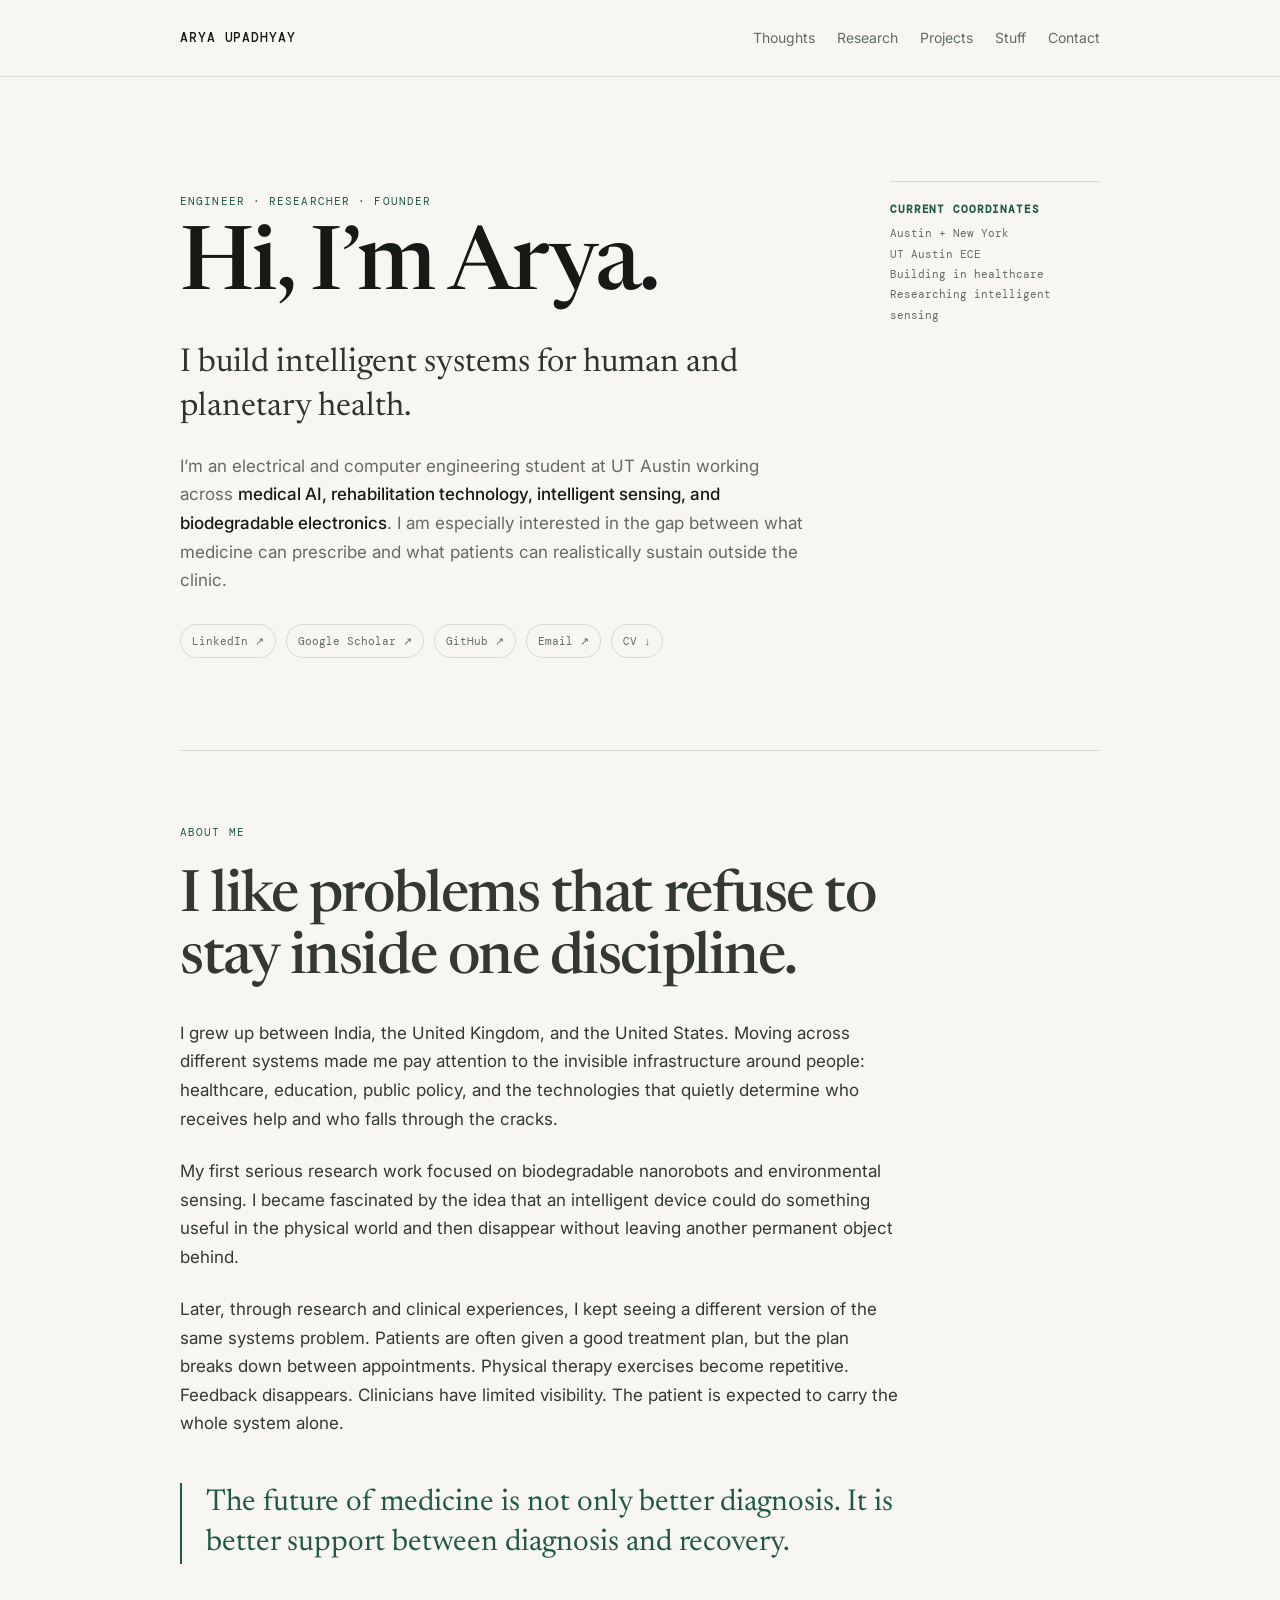
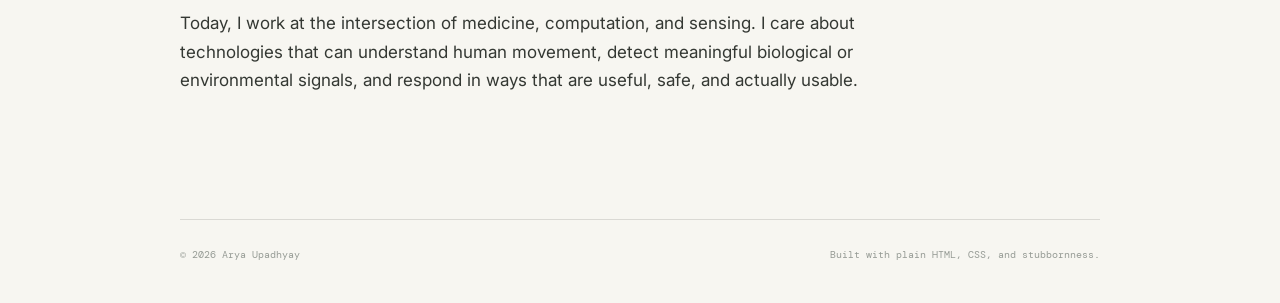
==== commit 509c6a60: "Add files via upload" ====
--- a/index.html
+++ b/index.html
@@ -1,930 +1,5 @@
-<!DOCTYPE html>
-<html lang="en">
-<head>
-<meta charset="UTF-8"/>
-<meta name="viewport" content="width=device-width, initial-scale=1.0"/>
-<title>Arya Upadhyay</title>
-<link rel="preconnect" href="https://fonts.googleapis.com"/>
-<link rel="preconnect" href="https://fonts.gstatic.com" crossorigin/>
-<link href="https://fonts.googleapis.com/css2?family=Cormorant+Garamond:ital,wght@0,300;0,400;0,500;0,600;1,300;1,400;1,600&family=DM+Sans:opsz,wght@9..40,300;9..40,400;9..40,500&family=DM+Mono:wght@300;400&display=swap" rel="stylesheet"/>
-<style>
-*,*::before,*::after{box-sizing:border-box;margin:0;padding:0}
-:root{
-  --bg:#F8F7F3;
-  --bg2:#FEFEFE;
-  --ink:#111009;
-  --ink2:#3D3B33;
-  --mu:#8E8D84;
-  --acc:#1A3D2B;
-  --acc2:#275C3F;
-  --acc-lt:rgba(26,61,43,.055);
-  --br:rgba(17,16,9,.08);
-  --br2:rgba(17,16,9,.05);
-  --scope-bg:#07100C;
-  --green:#74C69D;
-  --green2:#52B788;
-}
-html{scroll-behavior:smooth}
-body{background:var(--bg);color:var(--ink);font-family:"DM Sans",sans-serif;font-weight:300;-webkit-font-smoothing:antialiased;overflow-x:hidden}
-::-webkit-scrollbar{width:2px}::-webkit-scrollbar-thumb{background:var(--acc)}
-
-/* ── NAV ── */
-nav{
-  position:fixed;top:0;left:0;right:0;z-index:200;
-  display:flex;align-items:center;justify-content:space-between;
-  padding:1.4rem 3.5rem;transition:background .4s,border .4s;
-}
-nav.scrolled{background:rgba(248,247,243,.96);backdrop-filter:blur(18px);border-bottom:1px solid var(--br2)}
-.logo{font-family:"Cormorant Garamond",serif;font-size:1.05rem;font-weight:600;color:var(--ink);text-decoration:none;letter-spacing:-.01em}
-.logo em{color:var(--acc);font-style:italic}
-.nav-r{display:flex;align-items:center;gap:2rem}
-.nav-r a{font-size:.65rem;color:var(--mu);text-decoration:none;letter-spacing:.16em;text-transform:uppercase;transition:color .2s}
-.nav-r a:hover{color:var(--ink)}
-.nav-cv{color:var(--acc)!important;border:1px solid rgba(26,61,43,.3);padding:.36rem .95rem;border-radius:2px;transition:all .25s!important}
-.nav-cv:hover{background:var(--acc)!important;color:#fff!important}
-
-/* ── PAGE LAYOUT ── */
-.page{max-width:1140px;margin:0 auto;padding:0 3.5rem}
-
-/* ── HERO ── */
-#hero{
-  min-height:100vh;
-  display:grid;
-  grid-template-columns:1fr 1fr;
-  gap:5rem;
-  align-items:center;
-  padding-top:4rem;
-}
-
-/* Left: photo + identity */
-.identity{
-  display:flex;flex-direction:column;
-  opacity:0;animation:fadeUp .9s .2s ease forwards;
-}
-.id-photo-wrap{
-  position:relative;margin-bottom:2.4rem;
-  width:220px;
-}
-.id-photo-wrap img{
-  width:100%;display:block;border-radius:3px;
-  filter:grayscale(5%) contrast(1.02);
-}
-.id-photo-wrap::after{
-  content:"";position:absolute;
-  top:10px;left:10px;right:-10px;bottom:-10px;
-  border:1px solid rgba(26,61,43,.18);border-radius:3px;z-index:-1;
-}
-.id-eyebrow{
-  font-family:"DM Mono",monospace;
-  font-size:.57rem;letter-spacing:.22em;text-transform:uppercase;
-  color:var(--mu);margin-bottom:1rem;
-}
-.id-name{
-  font-family:"Cormorant Garamond",serif;
-  font-size:clamp(2.8rem,5vw,4.2rem);
-  font-weight:300;line-height:.9;letter-spacing:-.03em;
-  margin-bottom:1.5rem;
-}
-.id-name strong{display:block;font-style:italic;font-weight:700;color:var(--acc)}
-.id-rule{width:28px;height:1px;background:var(--acc);margin-bottom:1.4rem}
-.id-bio{
-  font-family:"Cormorant Garamond",serif;
-  font-size:1rem;color:var(--ink2);line-height:1.85;
-  font-weight:400;max-width:340px;margin-bottom:2rem;
-}
-.id-bio em{color:var(--acc);font-style:italic}
-.id-links{display:flex;flex-direction:column;gap:.5rem}
-.ilink{
-  display:inline-flex;align-items:center;gap:.5rem;
-  font-family:"DM Mono",monospace;
-  font-size:.6rem;color:var(--mu);text-decoration:none;
-  letter-spacing:.06em;transition:color .2s;
-  width:fit-content;
-}
-.ilink svg{width:12px;height:12px;flex-shrink:0;opacity:.6}
-.ilink:hover{color:var(--acc)}
-
-/* Right: oscilloscope */
-.scope-col{
-  display:flex;flex-direction:column;gap:1.5rem;
-  opacity:0;animation:fadeUp 1s .45s ease forwards;
-}
-.scope-instruction{
-  font-family:"DM Mono",monospace;
-  font-size:.55rem;letter-spacing:.16em;text-transform:uppercase;
-  color:var(--mu);display:flex;align-items:center;gap:.8rem;
-}
-.scope-instruction::before{
-  content:"";display:inline-block;width:20px;height:1px;background:var(--mu);opacity:.4;
-}
-.scope-housing{
-  background:linear-gradient(155deg,#1C201D,#0E1110);
-  border-radius:10px;
-  padding:12px;
-  box-shadow:
-    0 40px 100px rgba(0,0,0,.35),
-    0 12px 32px rgba(0,0,0,.2),
-    inset 0 1px 0 rgba(255,255,255,.05),
-    inset 0 -1px 0 rgba(0,0,0,.3);
-}
-.scope-head{
-  display:flex;align-items:center;justify-content:space-between;
-  padding:0 4px;margin-bottom:10px;
-}
-.scope-brand{
-  font-family:"DM Mono",monospace;
-  font-size:.49rem;letter-spacing:.26em;
-  color:rgba(116,198,157,.36);text-transform:uppercase;
-}
-.scope-rds{display:flex;gap:1.4rem}
-.srd{font-family:"DM Mono",monospace;font-size:.58rem;color:var(--green)}
-.srd b{color:rgba(116,198,157,.32);font-weight:300;font-size:.48rem;margin-right:.2rem}
-
-/* screen + trigger */
-.scope-body{
-  display:flex;border-radius:6px;overflow:hidden;
-  box-shadow:inset 0 0 0 1px rgba(0,0,0,.6);
-}
-.scope-screen{
-  flex:1;background:var(--scope-bg);position:relative;cursor:default;
-}
-#scope-canvas{display:block;width:100%;height:240px}
-/* scanline overlay */
-.scope-screen::after{
-  content:"";position:absolute;inset:0;
-  background:repeating-linear-gradient(0deg,transparent,transparent 3px,rgba(0,0,0,.06) 3px,rgba(0,0,0,.06) 4px);
-  pointer-events:none;
-}
-/* mode label inside screen */
-.scope-mode-label{
-  position:absolute;top:9px;left:12px;
-  font-family:"DM Mono",monospace;
-  font-size:.48rem;letter-spacing:.14em;text-transform:uppercase;
-  color:rgba(116,198,157,.4);pointer-events:none;
-  transition:opacity .3s;
-}
-
-/* trigger panel */
-.trig-rail{
-  width:46px;background:#0B0F0D;
-  border-left:1px solid rgba(0,0,0,.55);
-  display:flex;flex-direction:column;align-items:center;
-  padding:10px 0;position:relative;
-}
-.trig-lbl-top,.trig-lbl-bot{
-  font-family:"DM Mono",monospace;
-  font-size:.42rem;letter-spacing:.06em;text-transform:uppercase;
-  color:rgba(116,198,157,.3);text-align:center;line-height:1.6;
-  padding:0 4px;
-}
-.trig-lbl-top{color:rgba(116,198,157,.5)}
-.trig-track{
-  flex:1;width:2px;background:rgba(116,198,157,.12);
-  border-radius:2px;position:relative;margin:6px 0;
-}
-.trig-knob{
-  position:absolute;left:50%;
-  width:30px;height:20px;
-  transform:translate(-50%,0);
-  background:linear-gradient(150deg,#2C332E,#181D19);
-  border:1px solid rgba(116,198,157,.32);
-  border-radius:3px;cursor:ns-resize;
-  display:flex;align-items:center;justify-content:center;
-  box-shadow:0 4px 12px rgba(0,0,0,.6),inset 0 1px 0 rgba(255,255,255,.07);
-  transition:border-color .2s,box-shadow .2s;
-  touch-action:none;user-select:none;
-}
-.trig-knob:hover{
-  border-color:rgba(116,198,157,.6);
-  box-shadow:0 4px 12px rgba(0,0,0,.6),0 0 10px rgba(82,183,136,.18),inset 0 1px 0 rgba(255,255,255,.07);
-}
-.trig-knob svg{width:10px;height:10px;opacity:.4}
-.scope-foot{
-  display:flex;align-items:center;justify-content:space-between;
-  padding:8px 6px 2px;
-}
-.scope-wave-id{
-  font-family:"DM Mono",monospace;
-  font-size:.52rem;letter-spacing:.1em;color:var(--green);
-}
-.scope-wave-id span{color:rgba(116,198,157,.3)}
-.scope-drag-hint{
-  font-family:"DM Mono",monospace;
-  font-size:.44rem;letter-spacing:.1em;
-  color:rgba(116,198,157,.22);
-  animation:blink 2.5s ease infinite;
-}
-@keyframes blink{0%,100%{opacity:.5}50%{opacity:1}}
-
-/* ── CONTENT PANELS (below hero) ── */
-#content-zone{border-top:1px solid var(--br2);min-height:60vh}
-
-/* each panel */
-.panel{
-  padding:6rem 0;
-  display:none;opacity:0;
-  transition:opacity .4s ease;
-}
-.panel.active{display:block}
-.panel.visible{opacity:1}
-
-/* panel header */
-.p-label{
-  font-family:"DM Mono",monospace;
-  font-size:.57rem;letter-spacing:.24em;text-transform:uppercase;
-  color:var(--acc);display:flex;align-items:center;gap:.8rem;margin-bottom:1rem;
-}
-.p-label::after{content:"";width:36px;height:1px;background:var(--acc);opacity:.3}
-.p-title{
-  font-family:"Cormorant Garamond",serif;
-  font-size:clamp(2rem,3.5vw,2.8rem);font-weight:300;
-  letter-spacing:-.025em;line-height:1.05;margin-bottom:3.5rem;
-}
-.p-title em{font-style:italic;font-weight:600;color:var(--acc)}
-
-/* ── RESEARCH PANEL ── */
-#panel-research .lead{
-  font-family:"Cormorant Garamond",serif;
-  font-size:1.1rem;color:var(--ink2);line-height:2;
-  font-weight:400;max-width:600px;margin-bottom:4rem;
-}
-#panel-research .lead em{color:var(--acc);font-style:italic}
-
-/* research lines */
-.r-line{
-  display:grid;grid-template-columns:1fr 200px;
-  gap:3rem;align-items:start;
-  padding:2.2rem 0;border-bottom:1px solid var(--br2);
-}
-.r-line:first-child{border-top:1px solid var(--br2)}
-.r-line-name{
-  font-family:"Cormorant Garamond",serif;
-  font-size:1.15rem;font-weight:600;color:var(--ink);
-  margin-bottom:.5rem;letter-spacing:-.01em;
-}
-.r-line-desc{
-  font-size:.8rem;color:var(--mu);line-height:1.75;margin-bottom:1rem;
-}
-.r-tags{display:flex;flex-wrap:wrap;gap:.3rem}
-.rtag{
-  font-family:"DM Mono",monospace;
-  font-size:.52rem;padding:.16rem .52rem;
-  border:1px solid var(--br);color:var(--mu);border-radius:2px;
-}
-.r-line-meta{
-  font-family:"DM Mono",monospace;
-  font-size:.59rem;color:var(--mu);line-height:1.9;
-  border-left:1px solid var(--br2);padding-left:1.5rem;
-}
-.r-line-meta a{color:var(--acc);text-decoration:none}
-.r-line-meta a:hover{text-decoration:underline}
-
-/* pubs */
-.section-rule{
-  font-family:"DM Mono",monospace;
-  font-size:.55rem;letter-spacing:.22em;text-transform:uppercase;
-  color:var(--mu);margin:4.5rem 0 0;padding-bottom:.9rem;
-  border-bottom:1px solid var(--br);
-}
-.pub-row{
-  display:grid;grid-template-columns:40px 1fr;gap:1.4rem;
-  padding:1.5rem 0;border-bottom:1px solid var(--br2);
-}
-.pub-row:last-child{border-bottom:none}
-.pub-tag{
-  font-family:"DM Mono",monospace;font-size:.53rem;
-  color:var(--acc);background:var(--acc-lt);
-  border:1px solid rgba(26,61,43,.12);
-  padding:.15rem .38rem;border-radius:2px;
-  text-align:center;height:fit-content;margin-top:.08rem;
-}
-.pub-t{font-size:.82rem;color:var(--ink);line-height:1.55;margin-bottom:.2rem}
-.pub-t a{color:var(--acc);text-decoration:none}
-.pub-t a:hover{text-decoration:underline}
-.pub-m{font-family:"DM Mono",monospace;font-size:.55rem;color:var(--mu)}
-
-/* timeline */
-.tl-row{
-  display:grid;grid-template-columns:120px 1px 1fr;
-  gap:0 2rem;padding:2rem 0;border-bottom:1px solid var(--br2);
-  opacity:0;transform:translateY(8px);transition:all .45s;
-}
-.tl-row.visible{opacity:1;transform:none}
-.tl-row:last-child{border-bottom:none}
-.tl-date{font-family:"DM Mono",monospace;font-size:.57rem;color:var(--mu);line-height:1.5;padding-top:.08rem}
-.tl-bar{background:var(--br);position:relative}
-.tl-bar::before{content:"";position:absolute;top:.28rem;left:50%;transform:translateX(-50%);width:6px;height:6px;border-radius:50%;background:var(--acc)}
-.tl-inst{font-family:"DM Mono",monospace;font-size:.57rem;color:var(--acc);letter-spacing:.08em;margin-bottom:.28rem}
-.tl-role{font-family:"Cormorant Garamond",serif;font-size:1.05rem;font-weight:600;color:var(--ink)}
-
-/* ── PRESS PANEL ── */
-#panel-press .press-intro{
-  font-family:"Cormorant Garamond",serif;
-  font-size:1.1rem;color:var(--ink2);line-height:2;
-  font-weight:400;max-width:560px;margin-bottom:4rem;
-}
-.press-grid{
-  display:grid;grid-template-columns:repeat(2,1fr);
-  gap:1px;background:var(--br);border:1px solid var(--br);
-  margin-bottom:4rem;
-}
-.press-card{
-  background:var(--bg2);padding:2rem 1.8rem;
-  position:relative;overflow:hidden;
-  transition:background .25s;text-decoration:none;display:block;
-}
-.press-card::after{
-  content:"";position:absolute;bottom:0;left:0;width:100%;height:1.5px;
-  background:var(--acc);transform:scaleX(0);transform-origin:left;
-  transition:transform .3s;
-}
-.press-card:hover{background:var(--acc-lt)}
-.press-card:hover::after{transform:scaleX(1)}
-.press-pub{
-  font-family:"DM Mono",monospace;
-  font-size:.54rem;letter-spacing:.14em;text-transform:uppercase;
-  color:var(--mu);margin-bottom:.75rem;display:flex;align-items:center;gap:.5rem;
-}
-.press-pub::before{content:"";width:5px;height:5px;border-radius:50%;background:var(--acc);flex-shrink:0}
-.press-headline{
-  font-family:"Cormorant Garamond",serif;
-  font-size:1.05rem;font-weight:600;color:var(--ink);
-  line-height:1.4;margin-bottom:.5rem;
-}
-.press-arr{
-  font-size:.7rem;color:var(--acc);opacity:0;
-  position:absolute;top:1.8rem;right:1.8rem;
-  transition:opacity .25s;
-}
-.press-card:hover .press-arr{opacity:1}
-
-/* TV / Video row */
-.section-rule-sm{
-  font-family:"DM Mono",monospace;font-size:.53rem;letter-spacing:.2em;
-  text-transform:uppercase;color:var(--mu);margin-bottom:.9rem;
-  padding-bottom:.8rem;border-bottom:1px solid var(--br);
-}
-.vid-list{display:flex;flex-direction:column;gap:0}
-.vid-row{
-  display:flex;align-items:center;justify-content:space-between;
-  padding:1.2rem 0;border-bottom:1px solid var(--br2);
-  text-decoration:none;transition:color .2s;
-}
-.vid-row:last-child{border-bottom:none}
-.vid-row:hover .vid-title{color:var(--acc)}
-.vid-title{
-  font-family:"Cormorant Garamond",serif;
-  font-size:1rem;font-weight:500;color:var(--ink);
-  transition:color .2s;
-}
-.vid-src{font-family:"DM Mono",monospace;font-size:.55rem;color:var(--mu)}
-.vid-arr{font-size:.7rem;color:var(--acc)}
-
-/* CV strip */
-#cv-strip{
-  border-top:1px solid var(--br2);padding:5rem 0;
-}
-.cv-inner{display:flex;align-items:center;justify-content:space-between;gap:4rem}
-.cv-text{}
-.cv-label{
-  font-family:"DM Mono",monospace;font-size:.55rem;
-  letter-spacing:.22em;text-transform:uppercase;
-  color:var(--mu);margin-bottom:.7rem;
-}
-.cv-desc{
-  font-family:"Cormorant Garamond",serif;
-  font-size:1.5rem;font-weight:300;color:var(--ink);
-  line-height:1.3;letter-spacing:-.02em;
-}
-.cv-desc em{font-style:italic;color:var(--acc)}
-.cv-dl{
-  display:inline-flex;align-items:center;gap:.7rem;
-  background:var(--acc);color:#fff;
-  font-family:"DM Mono",monospace;
-  font-size:.6rem;letter-spacing:.12em;text-transform:uppercase;
-  font-weight:400;padding:.85rem 2rem;border-radius:2px;
-  text-decoration:none;transition:all .3s;white-space:nowrap;flex-shrink:0;
-}
-.cv-dl:hover{background:var(--acc2);transform:translateY(-1px)}
-.cv-dl svg{width:13px;height:13px;flex-shrink:0}
-
-/* FOOTER */
-footer{
-  background:var(--ink);padding:2.5rem 3.5rem;
-  display:flex;align-items:center;justify-content:space-between;
-}
-.f-name{font-family:"Cormorant Garamond",serif;font-size:1rem;font-weight:600;color:#fff}
-.f-name em{color:var(--green);font-style:italic}
-.f-links{display:flex;gap:1.6rem}
-.f-links a{font-size:.58rem;color:rgba(255,255,255,.3);text-decoration:none;letter-spacing:.12em;text-transform:uppercase;transition:color .2s}
-.f-links a:hover{color:#fff}
-.f-copy{font-size:.54rem;color:rgba(255,255,255,.18)}
-
-@keyframes fadeUp{from{opacity:0;transform:translateY(16px)}to{opacity:1;transform:translateY(0)}}
-.reveal{opacity:0;transform:translateY(18px);transition:opacity .6s ease,transform .6s ease}
-.reveal.visible{opacity:1;transform:none}
-
-@media(max-width:900px){
-  nav{padding:1.2rem 2rem}
-  .page{padding:0 2rem}
-  #hero{grid-template-columns:1fr;padding-top:6rem;min-height:auto;gap:3rem;padding-bottom:4rem}
-  .id-photo-wrap{width:160px}
-  .scope-housing{max-width:460px}
-  .press-grid{grid-template-columns:1fr}
-  .r-line{grid-template-columns:1fr}
-  .r-line-meta{border-left:none;padding-left:0;border-top:1px solid var(--br2);padding-top:.8rem}
-  .cv-inner{flex-direction:column;align-items:flex-start;gap:2rem}
-  footer{flex-direction:column;gap:1.5rem;text-align:center}
-  .f-links{flex-wrap:wrap;justify-content:center}
-}
-@media(max-width:560px){.nav-r a:not(.nav-cv){display:none}}
-</style>
-</head>
-<body>
-
-<nav id="nav">
-  <a class="logo" href="#hero">Arya <em>Upadhyay</em></a>
-  <div class="nav-r">
-    <a href="#content-zone">Research</a>
-    <a href="#cv-strip">CV</a>
-    <a class="nav-cv" href="Arya_Upadhyay_CV.pdf" download>↓ CV</a>
-  </div>
-</nav>
-
-<div class="page">
-<!-- ── HERO ── -->
-<section id="hero">
-  <!-- Identity -->
-  <div class="identity">
-    <div class="id-photo-wrap">
-      <img src="[data-uri]" alt="Arya Upadhyay"/>
-    </div>
-    <p class="id-eyebrow">ECE · UT Austin · Nanotechnology &amp; Nanoelectronics</p>
-    <h1 class="id-name">Arya<strong>Upadhyay</strong></h1>
-    <div class="id-rule"></div>
-    <p class="id-bio">
-      Researcher at the intersection of <em>biodegradable nanoelectronics</em>,
-      quantum computing, and AI-driven security.
-      Founder of Plant a Change. NEL Fellow. Patent Holder.
-    </p>
-    <div class="id-links">
-      <a class="ilink" href="mailto:arya.upadhyay@utexas.edu">
-        <svg viewBox="0 0 24 24" fill="none" stroke="currentColor" stroke-width="2" stroke-linecap="round" stroke-linejoin="round"><rect x="2" y="4" width="20" height="16" rx="2"/><path d="m22 7-8.97 5.7a1.94 1.94 0 0 1-2.06 0L2 7"/></svg>
-        arya.upadhyay@utexas.edu
-      </a>
-      <a class="ilink" href="https://www.linkedin.com/in/arya-upadhyay/" target="_blank">
-        <svg viewBox="0 0 24 24" fill="none" stroke="currentColor" stroke-width="2" stroke-linecap="round" stroke-linejoin="round"><path d="M16 8a6 6 0 0 1 6 6v7h-4v-7a2 2 0 0 0-4 0v7H8V9h4v2a6 6 0 0 1 4-3z"/><rect x="2" y="9" width="4" height="12"/><circle cx="4" cy="4" r="2"/></svg>
-        linkedin.com/in/arya-upadhyay
-      </a>
-      <a class="ilink" href="https://github.com/aryaaupa" target="_blank">
-        <svg viewBox="0 0 24 24" fill="none" stroke="currentColor" stroke-width="2" stroke-linecap="round" stroke-linejoin="round"><path d="M15 22v-4a4.8 4.8 0 0 0-1-3.2c3 0 6-2 6-5.5.08-1.25-.27-2.48-1-3.5.28-1.15.28-2.35 0-3.5 0 0-1 0-3 1.5-2.64-.5-5.36-.5-8 0C6 2 5 2 5 2c-.3 1.15-.3 2.35 0 3.5A5.4 5.4 0 0 0 4 9c0 3.5 3 5.5 6 5.5-.39.49-.68 1.05-.85 1.65-.17.6-.22 1.23-.15 1.85v4"/><path d="M9 18c-4.51 2-5-2-7-2"/></svg>
-        github.com/aryaaupa
-      </a>
-    </div>
-  </div>
-
-  <!-- Oscilloscope -->
-  <div class="scope-col">
-    <p class="scope-instruction">Interact to explore</p>
-    <div class="scope-housing">
-      <div class="scope-head">
-        <span class="scope-brand">DSO-2026 · CH1 · INTERACTIVE</span>
-        <div class="scope-rds">
-          <div class="srd"><b>MODE</b><span id="rdMode">RESEARCH</span></div>
-          <div class="srd"><b>WAVE</b><span id="rdWave">SINE</span></div>
-        </div>
-      </div>
-      <div class="scope-body">
-        <div class="scope-screen" id="scopeScreen">
-          <canvas id="scope-canvas"></canvas>
-          <div class="scope-mode-label" id="modeLabel">↑ RESEARCH · ↓ PRESS</div>
-        </div>
-        <!-- TRIGGER RAIL -->
-        <div class="trig-rail">
-          <div class="trig-lbl-top">▲<br/>RSCH</div>
-          <div class="trig-track" id="trigTrack">
-            <div class="trig-knob" id="trigKnob">
-              <!-- grip icon -->
-              <svg viewBox="0 0 10 14" fill="none" xmlns="http://www.w3.org/2000/svg">
-                <line x1="2" y1="4" x2="8" y2="4" stroke="#74C69D" stroke-width="1.2"/>
-                <line x1="2" y1="7" x2="8" y2="7" stroke="#74C69D" stroke-width="1.2"/>
-                <line x1="2" y1="10" x2="8" y2="10" stroke="#74C69D" stroke-width="1.2"/>
-              </svg>
-            </div>
-          </div>
-          <div class="trig-lbl-bot">▼<br/>PRESS</div>
-        </div>
-      </div>
-      <div class="scope-foot">
-        <span class="scope-wave-id"><span>CHANNEL:</span> <span id="waveLabel">SINE ∿</span></span>
-        <span class="scope-drag-hint">drag trigger ↕</span>
-      </div>
-    </div>
-  </div>
-</section>
-
-<!-- ── CONTENT ZONE ── -->
-<div id="content-zone">
-
-  <!-- RESEARCH PANEL -->
-  <div class="panel active" id="panel-research">
-    <p class="p-label">Research</p>
-    <h2 class="p-title">Circuits, nanorobots,<br/><em>and what disappears</em></h2>
-    <p class="lead">
-      My work spans three intersecting domains — all unified by a single question:
-      what does it mean to build technology that <em>coexists</em> with its environment,
-      rather than persisting within it?
-    </p>
-
-    <div class="r-areas">
-      <div class="r-line reveal">
-        <div>
-          <p class="r-line-name">Environmental Nanoelectronics</p>
-          <p class="r-line-desc">Biodegradable nanorobots for in-situ microplastic detection using edge computing. Systems designed to sense, solve, and degrade — without leaving a trace. Published in IEEE Potentials, 2026.</p>
-          <div class="r-tags">
-            <span class="rtag">Biodegradable Nanorobots</span>
-            <span class="rtag">Microplastic Detection</span>
-            <span class="rtag">FTIR / Raman</span>
-            <span class="rtag">Polymer Degradation</span>
-            <span class="rtag">Edge AI</span>
-          </div>
-        </div>
-        <div class="r-line-meta">
-          Colgate University<br/>Dr. Adhikari<br/><br/>
-          CUNY / CCNY<br/>Dr. Linda Tseng<br/><br/>
-          Dec 2025 — Present
-        </div>
-      </div>
-      <div class="r-line reveal">
-        <div>
-          <p class="r-line-name">Quantum Computing &amp; Circuits</p>
-          <p class="r-line-desc">Superconducting qubit architectures and RF microwave circuit design for next-generation quantum processors. Investigating cryogenic behavior at millikelvin temperatures.</p>
-          <div class="r-tags">
-            <span class="rtag">Superconducting Qubits</span>
-            <span class="rtag">RF / Microwave</span>
-            <span class="rtag">Cryogenics (mK)</span>
-            <span class="rtag">HFSS / LTspice</span>
-            <span class="rtag">Nanofabrication</span>
-          </div>
-        </div>
-        <div class="r-line-meta">
-          UT Austin<br/>Prof. Akinwande<br/><br/>
-          Dec 2025 — Present
-        </div>
-      </div>
-      <div class="r-line reveal">
-        <div>
-          <p class="r-line-name">AI / ML for Cybersecurity</p>
-          <p class="r-line-desc">Transformer-based anomaly detection systems for zero-day threat identification. Developed an Intrusion Detection System recognized by Microsoft as Mastermind in AI.</p>
-          <div class="r-tags">
-            <span class="rtag">Transformers</span>
-            <span class="rtag">Anomaly Detection</span>
-            <span class="rtag">PyTorch</span>
-            <span class="rtag">Zero-Day Detection</span>
-          </div>
-        </div>
-        <div class="r-line-meta">
-          IEEE<br/>Dec 2023 — Jun 2025
-        </div>
-      </div>
-    </div>
-
-    <p class="section-rule">Publications &amp; Patents</p>
-    <div class="pub-row reveal">
-      <span class="pub-tag">J1</span>
-      <div>
-        <p class="pub-t">Biodegradable Nanorobots Meet Edge Computing: Sustainable Intelligence in the Soil — <a href="https://doi.org/10.1109/MPOT.2026.3667097" target="_blank">IEEE Potentials, 2026 ↗</a></p>
-        <p class="pub-m">DOI: 10.1109/MPOT.2026.3667097</p>
-      </div>
-    </div>
-    <div class="pub-row reveal">
-      <span class="pub-tag">P1</span>
-      <div>
-        <p class="pub-t">Biodegradable Nanorobot for Microplastic Detection</p>
-        <p class="pub-m">India Patent · No. 202421082687</p>
-      </div>
-    </div>
-    <div class="pub-row reveal">
-      <span class="pub-tag">P2</span>
-      <div>
-        <p class="pub-t">Predictive Therapeutic Engine</p>
-        <p class="pub-m">US Provisional Patent · No. 63/943093</p>
-      </div>
-    </div>
-    <div class="pub-row reveal">
-      <span class="pub-tag">S7</span>
-      <div>
-        <p class="pub-t">IEEE NANO 2026 — Nanjing, China</p>
-        <p class="pub-m">Oral Presentation</p>
-      </div>
-    </div>
-    <div class="pub-row reveal">
-      <span class="pub-tag">S6</span>
-      <div>
-        <p class="pub-t">IEEE ESTC 2026 — Helsinki, Finland</p>
-        <p class="pub-m">Oral Presentation</p>
-      </div>
-    </div>
-    <div class="pub-row reveal">
-      <span class="pub-tag">S5</span>
-      <div>
-        <p class="pub-t">New England Science Symposium — Harvard Medical School, 2026</p>
-        <p class="pub-m">Poster &amp; Oral Presentation</p>
-      </div>
-    </div>
-    <div class="pub-row reveal">
-      <span class="pub-tag">S4</span>
-      <div>
-        <p class="pub-t">Johns Hopkins Macksey Symposium, 2026</p>
-        <p class="pub-m">Oral Presentation · Biodegradable Intelligence Systems</p>
-      </div>
-    </div>
-    <div class="pub-row reveal">
-      <span class="pub-tag">S3</span>
-      <div>
-        <p class="pub-t">Harvard Business School — The Weight in the Water, 2026</p>
-        <p class="pub-m">Invited Presentation</p>
-      </div>
-    </div>
-  </div>
-
-  <!-- PRESS PANEL -->
-  <div class="panel" id="panel-press">
-    <p class="p-label">Press &amp; Media</p>
-    <h2 class="p-title">In the news,<br/><em>in the room</em></h2>
-    <p class="press-intro">
-      Coverage spanning AI, nanotechnology, cybersecurity, and environmental innovation —
-      from IEEE publications to international television.
-    </p>
-
-    <div class="press-grid">
-      <a class="press-card" href="https://nripulse.com" target="_blank">
-        <span class="press-arr">↗</span>
-        <p class="press-pub">NRI Pulse</p>
-        <p class="press-headline">The Weight in the Water: Young Researcher Turns Science Into a Psychological Thriller</p>
-      </a>
-      <a class="press-card" href="https://techbullion.com" target="_blank">
-        <span class="press-arr">↗</span>
-        <p class="press-pub">TechBullion</p>
-        <p class="press-headline">Introducing the Young Mastermind Charting New Frontiers in AI</p>
-      </a>
-      <a class="press-card" href="https://nripulse.com" target="_blank">
-        <span class="press-arr">↗</span>
-        <p class="press-pub">NRI Pulse</p>
-        <p class="press-headline">Teen Innovator Arya Upadhyay Is Using AI to Solve Real-World Problems</p>
-      </a>
-      <a class="press-card" href="https://automationx.com" target="_blank">
-        <span class="press-arr">↗</span>
-        <p class="press-pub">Automation X</p>
-        <p class="press-headline">Teenage Scientist Pioneers AI Solutions for Cybersecurity</p>
-      </a>
-      <a class="press-card" href="https://msn.com" target="_blank">
-        <span class="press-arr">↗</span>
-        <p class="press-pub">MSN</p>
-        <p class="press-headline">Introducing the Young Mastermind Charting New Frontiers in AI</p>
-      </a>
-      <a class="press-card" href="https://indian.community" target="_blank">
-        <span class="press-arr">↗</span>
-        <p class="press-pub">Indian.Community</p>
-        <p class="press-headline">Teen Prodigy Arya Upadhyay: Harnessing AI to Tackle Global Challenges</p>
-      </a>
-      <a class="press-card" href="https://women-in-technology.com" target="_blank">
-        <span class="press-arr">↗</span>
-        <p class="press-pub">Women in Technology</p>
-        <p class="press-headline">Spotlight on Excellence: Arya Upadhyay, 2024 WIT Awards Finalist</p>
-      </a>
-      <a class="press-card" href="https://harmudda.com/?p=72716" target="_blank">
-        <span class="press-arr">↗</span>
-        <p class="press-pub">Harmudda</p>
-        <p class="press-headline">Arya Upadhyay Shared the Stage with Influential Leaders at the Indian Consulate</p>
-      </a>
-    </div>
-
-    <p class="section-rule-sm">Television &amp; Video</p>
-    <div class="vid-list">
-      <a class="vid-row" href="https://www.youtube.com" target="_blank">
-        <div>
-          <p class="vid-title">TV Interview — Insight with Praveen Puram</p>
-          <p class="vid-src">TV5 &amp; ManaTV · YouTube</p>
-        </div>
-        <span class="vid-arr">↗</span>
-      </a>
-      <a class="vid-row" href="https://www.youtube.com" target="_blank">
-        <div>
-          <p class="vid-title">Student Interview with Arya Upadhyay</p>
-          <p class="vid-src">YouTube</p>
-        </div>
-        <span class="vid-arr">↗</span>
-      </a>
-      <a class="vid-row" href="https://www.youtube.com" target="_blank">
-        <div>
-          <p class="vid-title">Graduation Speaker — Student Leadership, Johns Creek</p>
-          <p class="vid-src">Northview High School · YouTube</p>
-        </div>
-        <span class="vid-arr">↗</span>
-      </a>
-    </div>
-  </div>
-
-</div><!-- /content-zone -->
-
-<!-- CV STRIP -->
-<div id="cv-strip">
-  <div class="cv-inner reveal">
-    <div class="cv-text">
-      <p class="cv-label">Curriculum Vitae</p>
-      <p class="cv-desc">First-year ECE student. Two patents,<br/>one peer-reviewed publication,<br/><em>four active research appointments.</em></p>
-    </div>
-    <a class="cv-dl" href="Arya_Upadhyay_CV.pdf" download="Arya_Upadhyay_CV.pdf">
-      <svg viewBox="0 0 24 24" fill="none" stroke="currentColor" stroke-width="2" stroke-linecap="round" stroke-linejoin="round"><path d="M21 15v4a2 2 0 0 1-2 2H5a2 2 0 0 1-2-2v-4"/><polyline points="7 10 12 15 17 10"/><line x1="12" y1="15" x2="12" y2="3"/></svg>
-      Download CV (PDF)
-    </a>
-  </div>
-</div>
-</div><!-- /page -->
-
-<footer>
-  <p class="f-name">Arya <em>Upadhyay</em></p>
-  <div class="f-links">
-    <a href="mailto:arya.upadhyay@utexas.edu">Email</a>
-    <a href="https://www.linkedin.com/in/arya-upadhyay/" target="_blank">LinkedIn ↗</a>
-    <a href="https://github.com/aryaaupa" target="_blank">GitHub ↗</a>
-    <a href="Arya_Upadhyay_CV.pdf" download>↓ CV</a>
-  </div>
-  <p class="f-copy">UT Austin · ECE · 2025–2029</p>
-</footer>
-
-<script>
-/* ── NAV scroll ── */
-const nav = document.getElementById("nav");
-window.addEventListener("scroll", () => nav.classList.toggle("scrolled", scrollY > 60));
-
-/* ── Reveal on scroll ── */
-const revealIO = new IntersectionObserver(entries => {
-  entries.forEach(e => { if (e.isIntersecting) { e.target.classList.add("visible"); revealIO.unobserve(e.target); }});
-}, {threshold:.08});
-document.querySelectorAll(".reveal, .tl-row").forEach(el => revealIO.observe(el));
-
-/* ── OSCILLOSCOPE + TRIGGER ── */
-(function(){
-  const canvas  = document.getElementById("scope-canvas");
-  const screen  = document.getElementById("scopeScreen");
-  const knob    = document.getElementById("trigKnob");
-  const track   = document.getElementById("trigTrack");
-  if (!canvas) return;
-  const ctx = canvas.getContext("2d");
-
-  /* trigPos: 0 = all the way up (research/square), 1 = all the way down (press/sine) */
-  let trigPos    = 0.15;   /* start near top → research */
-  let phase      = 0;
-  let dragging   = false;
-  let dragStartY = 0, dragStartPos = 0;
-  let currentMode = "research";
-
-  /* panels */
-  const panelResearch = document.getElementById("panel-research");
-  const panelPress    = document.getElementById("panel-press");
-  const rdMode        = document.getElementById("rdMode");
-  const rdWave        = document.getElementById("rdWave");
-  const waveLabel     = document.getElementById("waveLabel");
-
-  function setSize(){
-    canvas.width  = screen.clientWidth  || screen.offsetWidth;
-    canvas.height = screen.clientHeight || 240;
-  }
-  setSize();
-  new ResizeObserver(setSize).observe(screen);
-
-  /* Place knob */
-  function placeKnob(){
-    const trackH = track.clientHeight;
-    const knobH  = knob.offsetHeight || 20;
-    knob.style.top = (trigPos * (trackH - knobH)) + "px";
-    knob.style.transform = "translateX(-50%)";
-  }
-  setTimeout(placeKnob, 60);
-
-  /* Switch content panel */
-  function switchMode(mode){
-    if (mode === currentMode) return;
-    currentMode = mode;
-
-    const outPanel = mode === "research" ? panelPress    : panelResearch;
-    const inPanel  = mode === "research" ? panelResearch : panelPress;
-
-    outPanel.classList.remove("visible");
-    setTimeout(() => {
-      outPanel.classList.remove("active");
-      inPanel.classList.add("active");
-      requestAnimationFrame(() => {
-        requestAnimationFrame(() => {
-          inPanel.classList.add("visible");
-          /* re-trigger reveals */
-          inPanel.querySelectorAll(".reveal, .tl-row").forEach(el => {
-            el.classList.remove("visible");
-            revealIO.observe(el);
-          });
-        });
-      });
-    }, 350);
-
-    rdMode.textContent = mode === "research" ? "RESEARCH" : "PRESS";
-    document.getElementById("content-zone").scrollIntoView({behavior:"smooth", block:"start"});
-  }
-
-  /* Drag events */
-  knob.addEventListener("pointerdown", e => {
-    dragging = true; dragStartY = e.clientY; dragStartPos = trigPos;
-    knob.setPointerCapture(e.pointerId); e.preventDefault();
-  });
-  knob.addEventListener("pointermove", e => {
-    if (!dragging) return;
-    const trackH = track.clientHeight - (knob.offsetHeight || 20);
-    trigPos = Math.max(0, Math.min(1, dragStartPos + (e.clientY - dragStartY) / trackH));
-    placeKnob();
-    /* threshold: top 45% = research, bottom 45% = press */
-    if (trigPos < 0.45 && currentMode !== "research") switchMode("research");
-    if (trigPos > 0.55 && currentMode !== "press")    switchMode("press");
-    e.preventDefault();
-  });
-  ["pointerup","pointercancel"].forEach(ev => knob.addEventListener(ev, () => dragging = false));
-
-  /* Waveform: squareness derived from trigPos
-     trigPos~0 (up)   → square
-     trigPos~1 (down) → sine  */
-  function sample(t){
-    const sq = 1 - trigPos;               /* 0=sine, 1=square */
-    const s  = Math.sin(2 * Math.PI * t);
-    if (sq < 0.02) return s;
-    const k  = 1 + sq * 22;
-    return Math.tanh(k * s) / Math.tanh(k);
-  }
-
-  function draw(){
-    const W = canvas.width, H = canvas.height;
-    ctx.fillStyle = "#06100C";
-    ctx.fillRect(0, 0, W, H);
-
-    /* dot grid */
-    ctx.fillStyle = "rgba(82,183,136,0.11)";
-    for (let c = 0; c <= 10; c++)
-      for (let r = 0; r <= 6; r++){
-        ctx.beginPath();
-        ctx.arc((c/10)*W, (r/6)*H, 1.1, 0, Math.PI*2);
-        ctx.fill();
-      }
-
-    /* center axis */
-    ctx.strokeStyle = "rgba(82,183,136,0.09)";
-    ctx.lineWidth = .7; ctx.setLineDash([3,7]);
-    ctx.beginPath(); ctx.moveTo(0,H*.5); ctx.lineTo(W,H*.5); ctx.stroke();
-    ctx.setLineDash([]);
-
-    /* trigger level line */
-    const trigY = H * trigPos;
-    ctx.strokeStyle = "rgba(255,195,70,0.22)";
-    ctx.lineWidth = .8; ctx.setLineDash([4,7]);
-    ctx.beginPath(); ctx.moveTo(0, trigY); ctx.lineTo(W - 48, trigY); ctx.stroke();
-    ctx.setLineDash([]);
-    ctx.fillStyle = "rgba(255,195,70,0.5)";
-    ctx.font = "9px DM Mono, monospace";
-    ctx.fillText("T", W - 60, trigY + 3);
-
-    /* glow */
-    const freq = 2.1;
-    ctx.save();
-    ctx.shadowColor = "#52B788"; ctx.shadowBlur = 14;
-    ctx.strokeStyle = "rgba(82,183,136,0.2)"; ctx.lineWidth = 5;
-    ctx.beginPath();
-    for (let x = 0; x <= W; x++){
-      const y = H*.5 - sample((x/W)*freq + phase) * H*.37;
-      x === 0 ? ctx.moveTo(x,y) : ctx.lineTo(x,y);
-    }
-    ctx.stroke(); ctx.restore();
-
-    /* crisp line */
-    ctx.strokeStyle = "#74C69D"; ctx.lineWidth = 1.8;
-    ctx.beginPath();
-    for (let x = 0; x <= W; x++){
-      const y = H*.5 - sample((x/W)*freq + phase) * H*.37;
-      x === 0 ? ctx.moveTo(x,y) : ctx.lineTo(x,y);
-    }
-    ctx.stroke();
-
-    /* readout labels */
-    const sq = 1 - trigPos;
-    const wl = sq < 0.12 ? "SINE ∿" : sq > 0.88 ? "SQR ⊓" : "MORPH ≈";
-    rdWave.textContent  = sq < 0.12 ? "SINE" : sq > 0.88 ? "SQR" : "MORPH";
-    waveLabel.textContent = wl;
-
-    phase += .012;
-    requestAnimationFrame(draw);
-  }
-  draw();
-
-  /* set initial panel visible */
-  panelResearch.classList.add("visible");
-})();
-</script>
-</body>
-</html>
+<!doctype html><html lang="en"><head><meta charset="utf-8"><meta name="viewport" content="width=device-width,initial-scale=1"><meta name="description" content="Arya Upadhyay builds intelligent systems for human and planetary health."><title>Arya Upadhyay</title><link rel="stylesheet" href="style.css"></head><body>
+<nav class="site-nav"><div class="shell nav-inner"><a class="wordmark" href="index.html">Arya Upadhyay</a><div class="nav-links"><a href="thoughts.html">Thoughts</a><a href="research.html">Research</a><a href="projects.html">Projects</a><a href="stuff.html">Stuff</a><a href="contact.html">Contact</a></div></div></nav>
+<main class="shell"><header class="hero"><div><p class="eyebrow">Engineer · Researcher · Founder</p><h1>Hi, I’m Arya.</h1><p class="lead">I build intelligent systems for human and planetary health.</p><p class="copy">I’m an electrical and computer engineering student at UT Austin working across <strong>medical AI, rehabilitation technology, intelligent sensing, and biodegradable electronics</strong>. I am especially interested in the gap between what medicine can prescribe and what patients can realistically sustain outside the clinic.</p><div class="links"><a class="pill" href="https://www.linkedin.com" target="_blank">LinkedIn ↗</a><a class="pill" href="https://scholar.google.com" target="_blank">Google Scholar ↗</a><a class="pill" href="https://github.com" target="_blank">GitHub ↗</a><a class="pill" href="mailto:your@email.com">Email ↗</a><a class="pill" href="Arya_Upadhyay_CV.pdf">CV ↓</a></div></div><aside class="side-note"><b>Current coordinates</b>Austin + New York<br>UT Austin ECE<br>Building in healthcare<br>Researching intelligent sensing</aside></header>
+<section class="content" style="border-top:1px solid var(--line)"><div class="prose"><p class="section-label">About me</p><h2>I like problems that refuse to stay inside one discipline.</h2><p>I grew up between India, the United Kingdom, and the United States. Moving across different systems made me pay attention to the invisible infrastructure around people: healthcare, education, public policy, and the technologies that quietly determine who receives help and who falls through the cracks.</p><p>My first serious research work focused on biodegradable nanorobots and environmental sensing. I became fascinated by the idea that an intelligent device could do something useful in the physical world and then disappear without leaving another permanent object behind.</p><p>Later, through research and clinical experiences, I kept seeing a different version of the same systems problem. Patients are often given a good treatment plan, but the plan breaks down between appointments. Physical therapy exercises become repetitive. Feedback disappears. Clinicians have limited visibility. The patient is expected to carry the whole system alone.</p><div class="quote">The future of medicine is not only better diagnosis. It is better support between diagnosis and recovery.</div><p>Today, I work at the intersection of medicine, computation, and sensing. I care about technologies that can understand human movement, detect meaningful biological or environmental signals, and respond in ways that are useful, safe, and actually usable.</p></div></section></main>
+<footer class="shell"><span>© <span data-year></span> Arya Upadhyay</span><span>Built with plain HTML, CSS, and stubbornness.</span></footer><script src="script.js"></script></body></html>
--- a/style.css
+++ b/style.css
@@ -0,0 +1,2 @@
+@import url('https://fonts.googleapis.com/css2?family=DM+Mono:wght@400;500&family=Inter:wght@400;500;600&family=Newsreader:opsz,wght@6..72,400;6..72,500;6..72,600&display=swap');
+:root{--paper:#f7f6f1;--ink:#171916;--muted:#656a64;--faint:#969b95;--line:rgba(23,25,22,.13);--green:#1f5a40;--soft:#dfeae2;--dark:#173d2c;--max:920px}*{box-sizing:border-box}html{scroll-behavior:smooth}body{margin:0;background:var(--paper);color:var(--ink);font-family:Inter,sans-serif;font-size:16px;line-height:1.68;-webkit-font-smoothing:antialiased}a{color:inherit}::selection{background:var(--soft)}.shell{width:min(calc(100% - 40px),var(--max));margin:auto}.site-nav{border-bottom:1px solid var(--line)}.nav-inner{min-height:76px;display:flex;align-items:center;justify-content:space-between;gap:24px}.wordmark{font-family:'DM Mono',monospace;font-size:13px;font-weight:500;letter-spacing:.07em;text-transform:uppercase;text-decoration:none}.nav-links{display:flex;gap:22px;flex-wrap:wrap;justify-content:flex-end}.nav-links a{text-decoration:none;color:var(--muted);font-size:14px}.nav-links a:hover,.nav-links a.active{color:var(--green)}main{min-height:calc(100vh - 160px)}.hero{padding:104px 0 92px;display:grid;grid-template-columns:1fr 210px;gap:80px}.eyebrow,.section-label,.meta{font-family:'DM Mono',monospace;text-transform:uppercase;letter-spacing:.1em;font-size:11px;color:var(--green)}h1,h2,h3{font-family:Newsreader,serif;letter-spacing:-.025em;font-weight:500;line-height:1.08;margin-top:0}h1{font-size:clamp(54px,9vw,88px);margin-bottom:25px}h2{font-size:clamp(38px,6vw,58px);margin-bottom:28px}h3{font-size:27px;margin-bottom:10px}.lead{font-family:Newsreader,serif;font-size:clamp(25px,3vw,33px);line-height:1.34;color:#30342f;margin:0 0 22px;max-width:700px}.copy{color:var(--muted);font-size:17px;max-width:700px}.copy strong{color:var(--ink);font-weight:500}.side-note{border-top:1px solid var(--line);padding-top:17px;font-family:'DM Mono',monospace;color:var(--muted);font-size:11px;line-height:1.85}.side-note b{display:block;color:var(--green);text-transform:uppercase;letter-spacing:.08em;margin-bottom:4px}.links{display:flex;flex-wrap:wrap;gap:10px;margin-top:29px}.pill{border:1px solid var(--line);border-radius:999px;padding:7px 11px;text-decoration:none;color:var(--muted);font-family:'DM Mono',monospace;font-size:11px;transition:.18s}.pill:hover{border-color:var(--green);color:var(--green);transform:translateY(-1px)}.page-head{padding:92px 0 62px;border-bottom:1px solid var(--line)}.page-head p{max-width:650px;color:var(--muted);font-size:18px}.content{padding:72px 0 100px}.prose{max-width:720px;font-size:17px;color:#343833}.prose p{margin:0 0 24px}.quote{font-family:Newsreader,serif;font-size:30px;line-height:1.35;color:var(--green);border-left:2px solid var(--green);padding-left:24px;margin:45px 0}.list{border-top:1px solid var(--line)}.item{display:grid;grid-template-columns:140px 1fr;gap:38px;padding:30px 0;border-bottom:1px solid var(--line)}.item-title a{text-decoration:none}.item-title a:hover{color:var(--green)}.item-copy{color:var(--muted);margin:0}.tags{display:flex;gap:7px;flex-wrap:wrap;margin-top:15px}.tag{font-family:'DM Mono',monospace;font-size:10px;padding:4px 7px;border:1px solid var(--line);border-radius:3px;color:var(--muted)}.cards{display:grid;grid-template-columns:repeat(2,1fr);border-top:1px solid var(--line);border-left:1px solid var(--line)}.card{min-height:220px;padding:28px;border-right:1px solid var(--line);border-bottom:1px solid var(--line);display:flex;flex-direction:column;justify-content:space-between;text-decoration:none;transition:.18s}.card:hover{background:rgba(31,90,64,.04)}.card p{color:var(--muted);margin:0}.card .meta{color:var(--faint)}.stuff-intro{max-width:670px;color:var(--muted);font-size:17px;margin-bottom:60px}.stuff-section{margin:0 0 65px}.stuff-section h2{font-size:36px;margin-bottom:14px}.stuff-row{display:grid;grid-template-columns:220px 1fr;gap:32px;padding:17px 0;border-bottom:1px solid var(--line)}.stuff-name{font-weight:600}.stuff-copy{color:var(--muted)}.beliefs{display:grid;grid-template-columns:repeat(2,1fr);border-top:1px solid var(--line);border-left:1px solid var(--line)}.belief{padding:19px;border-right:1px solid var(--line);border-bottom:1px solid var(--line);color:#3e433e}.contact-box{background:var(--dark);color:#fff;padding:58px;margin:80px 0}.contact-box h1{font-size:58px}.contact-box p{max-width:650px;color:rgba(255,255,255,.68);font-size:18px}.contact-links{display:flex;gap:22px;flex-wrap:wrap;margin-top:30px}.contact-links a{color:#b8dfc5}.contact-links a:hover{color:#fff}footer{border-top:1px solid var(--line);padding:27px 0 40px;color:var(--faint);font-family:'DM Mono',monospace;font-size:10px;display:flex;justify-content:space-between;gap:20px}.empty-note{padding:22px 0;color:var(--muted);border-bottom:1px solid var(--line)}@media(max-width:760px){.nav-inner{align-items:flex-start;flex-direction:column;padding:20px 0}.nav-links{gap:14px}.hero{grid-template-columns:1fr;gap:38px;padding:72px 0}.page-head{padding:66px 0 48px}.item{grid-template-columns:1fr;gap:8px}.cards,.beliefs{grid-template-columns:1fr}.stuff-row{grid-template-columns:1fr;gap:4px}.contact-box{padding:38px 25px;margin:55px 0}.contact-box h1{font-size:46px}footer{flex-direction:column}}
